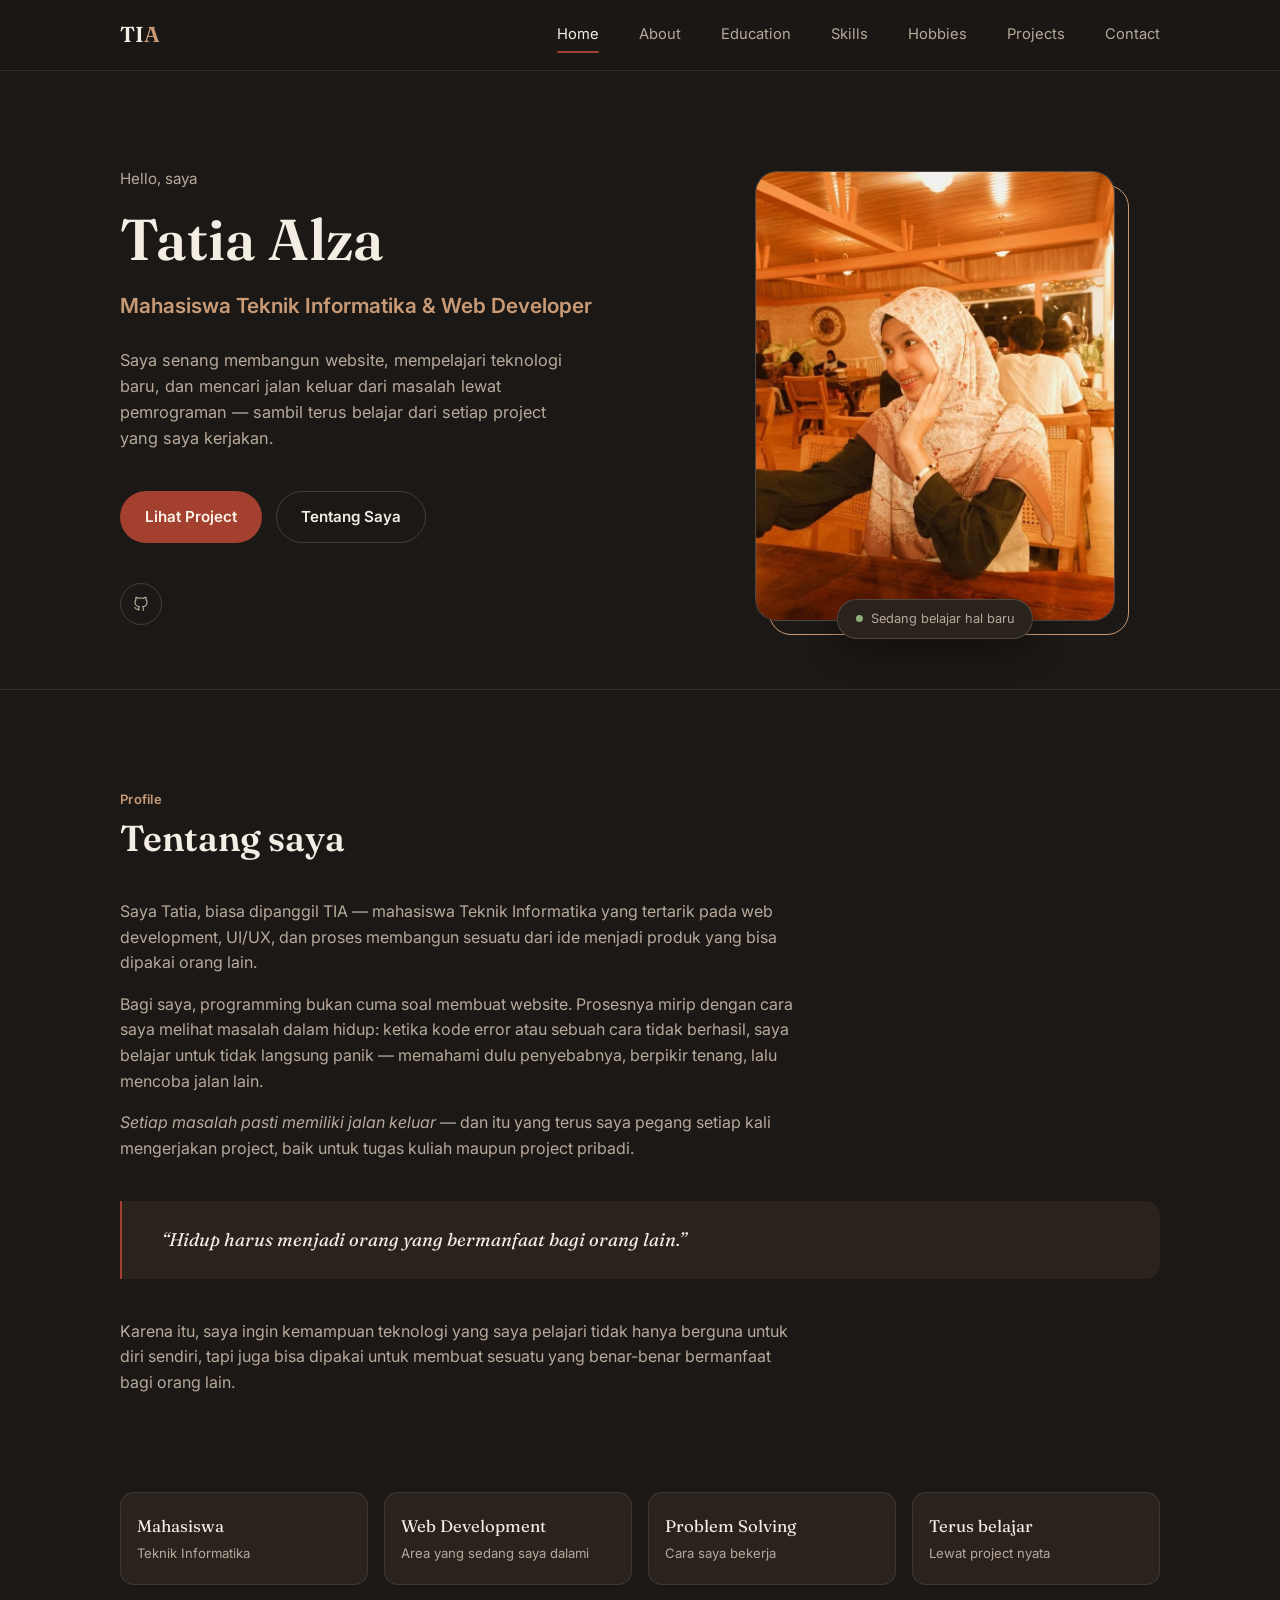
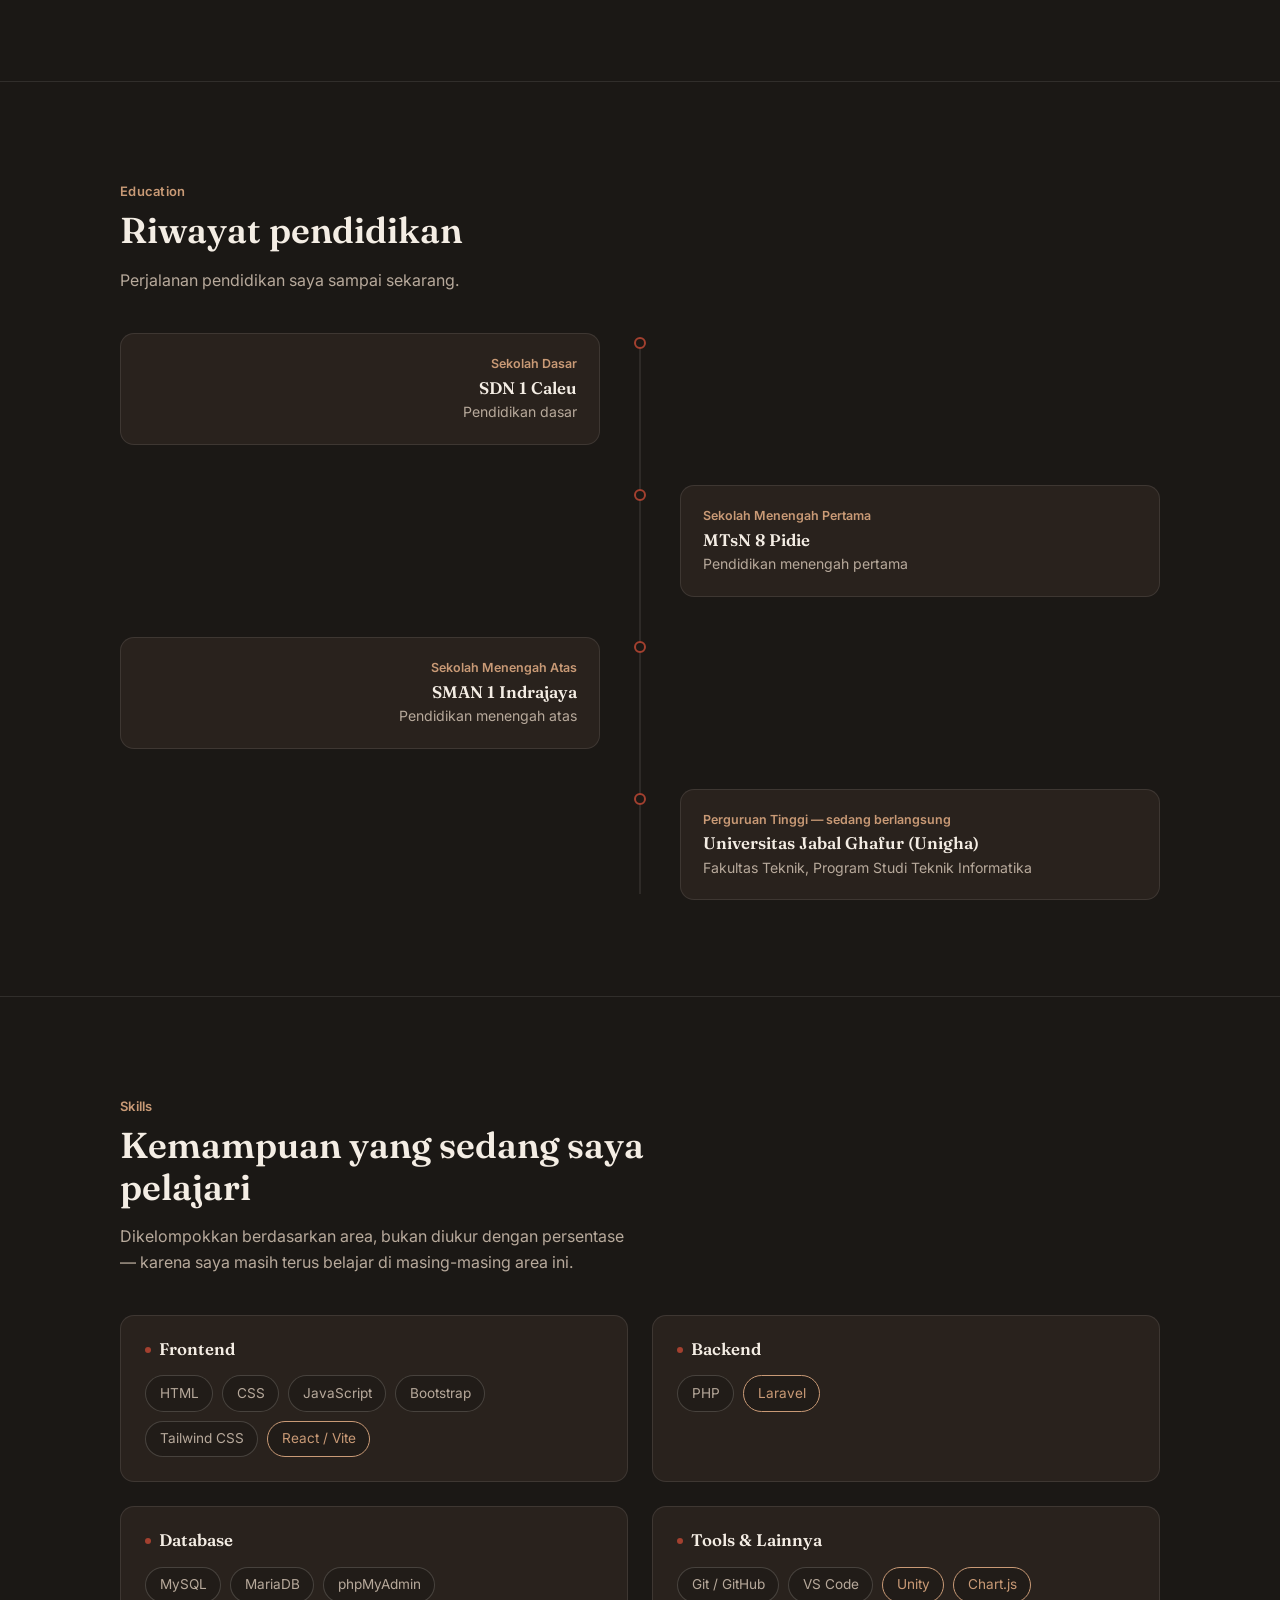
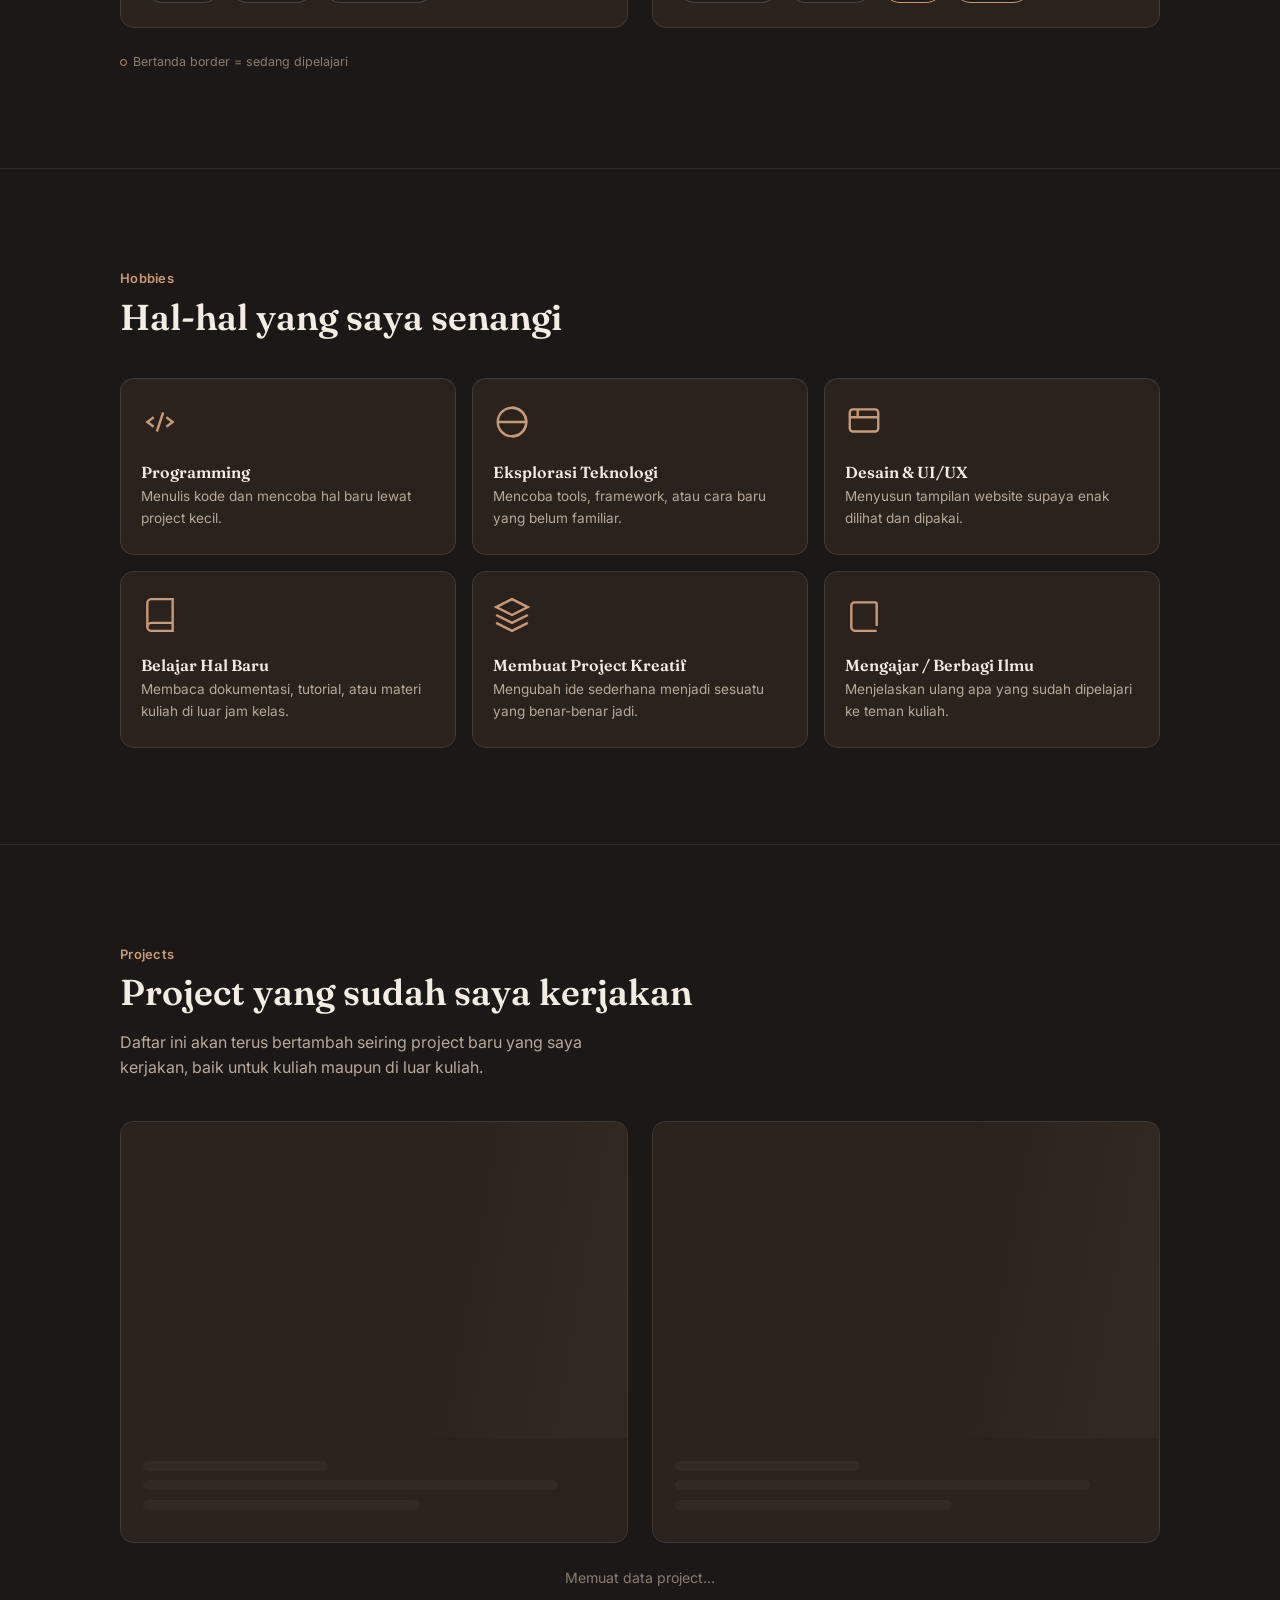
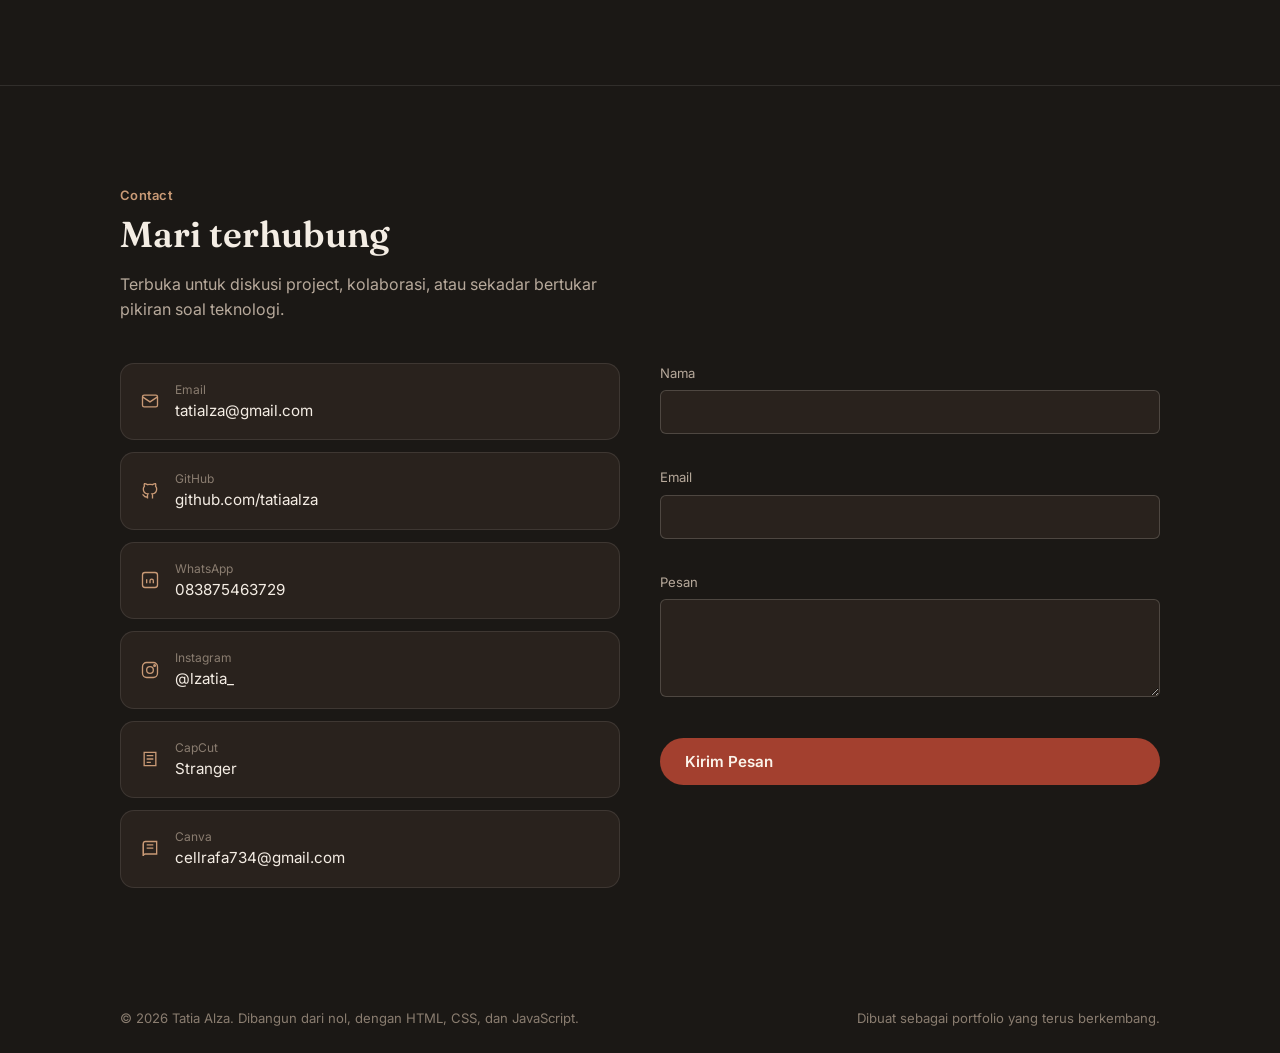
==== index.html @ c39ff973 "Update portfolio terbaru" ====
<!DOCTYPE html>
<html lang="id">

<head>
  <meta charset="UTF-8" />
  <meta name="viewport" content="width=device-width, initial-scale=1.0" />
  <title>Tatia Alza (TIA) — Mahasiswa Teknik Informatika & Web Developer</title>
  <meta name="description"
    content="Portfolio Tatia Alza (TIA), mahasiswa Teknik Informatika yang senang membangun website, belajar teknologi baru, dan memecahkan masalah lewat pemrograman." />
  <meta name="theme-color" content="#1b1815" />

  <!-- Open Graph dasar -->
  <meta property="og:title" content="Tatia Alza (TIA) — Web Developer" />
  <meta property="og:description"
    content="Portfolio mahasiswa Teknik Informatika: project, skill, dan proses belajar." />
  <meta property="og:type" content="website" />

  <link rel="preconnect" href="https://fonts.googleapis.com" />
  <link rel="preconnect" href="https://fonts.gstatic.com" crossorigin />
  <link
    href="https://fonts.googleapis.com/css2?family=Fraunces:opsz,wght@9..144,500;9..144,600;9..144,700&family=Inter:wght@400;500;600;700&display=swap"
    rel="stylesheet" />

  <link rel="stylesheet" href="css/style.css" />
</head>

<body>

  <a href="#main-content" class="visually-hidden">Lewati ke konten utama</a>

  <header class="navbar">
    <div class="container navbar__inner">
      <a href="#home" class="navbar__brand">TI<span>A</span></a>

      <nav class="navbar__links" aria-label="Navigasi utama">
        <a href="#home">Home</a>
        <a href="#about">About</a>
        <a href="#education">Education</a>
        <a href="#skills">Skills</a>
        <a href="#hobbies">Hobbies</a>
        <a href="#projects">Projects</a>
        <a href="#contact">Contact</a>
      </nav>

      <button class="navbar__toggle" data-nav-toggle aria-label="Buka menu navigasi" aria-expanded="false">
        <span></span><span></span><span></span>
      </button>
    </div>

    <nav class="navbar__mobile" data-nav-mobile aria-label="Navigasi mobile">
      <a href="#home">Home</a>
      <a href="#about">About</a>
      <a href="#education">Education</a>
      <a href="#skills">Skills</a>
      <a href="#hobbies">Hobbies</a>
      <a href="#projects">Projects</a>
      <a href="#contact">Contact</a>
    </nav>
  </header>

  <main id="main-content">

    <!-- ============================= HOME / HERO ============================= -->
    <section class="hero" id="home">
      <div class="container hero__grid">
        <div class="reveal is-visible">
          <p class="hero__eyebrow">Hello, saya</p>
          <h1 class="hero__name">Tatia Alza</h1>
          <p class="hero__role">Mahasiswa Teknik Informatika &amp; Web Developer</p>
          <p class="hero__desc">
            Saya senang membangun website, mempelajari teknologi baru, dan mencari
            jalan keluar dari masalah lewat pemrograman — sambil terus belajar
            dari setiap project yang saya kerjakan.
          </p>

          <div class="hero__cta">
            <a href="#projects" class="btn btn-primary">Lihat Project</a>
            <a href="#about" class="btn btn-ghost">Tentang Saya</a>
          </div>

          <div class="hero__social" aria-label="Tautan sosial">
            <a href="https://github.com/" target="_blank" rel="noopener noreferrer" aria-label="GitHub Tatia">
              <svg width="18" height="18" viewBox="0 0 24 24" fill="none" stroke="currentColor" stroke-width="1.6">
                <path
                  d="M9 19c-4.3 1.4-4.3-2.5-6-3m12 5v-3.5c0-1 .1-1.4-.5-2 2.8-.3 5.5-1.4 5.5-6a4.6 4.6 0 0 0-1.3-3.2 4.2 4.2 0 0 0-.1-3.2s-1.1-.3-3.5 1.3a12.3 12.3 0 0 0-6.2 0C6.5 2.8 5.4 3.1 5.4 3.1a4.2 4.2 0 0 0-.1 3.2A4.6 4.6 0 0 0 4 9.5c0 4.6 2.7 5.7 5.5 6-.6.6-.6 1.2-.5 2V21" />
              </svg>
            </a>
          </div>
        </div>

        <div class="reveal is-visible">
          <div class="hero__photo-wrap">
            <div class="hero__photo-frame" aria-hidden="true"></div>
            <div class="hero__photo">
              <img src="assets/images/profile.tatia.jpeg" alt="Foto Tatia Alza" />
            </div>
            <div class="hero__status">
              <span class="hero__status-dot" aria-hidden="true"></span>
              Sedang belajar hal baru
            </div>
          </div>
        </div>
      </div>
    </section>

    <!-- ============================= ABOUT ============================= -->
    <section id="about">
      <div class="container">
        <div class="section-head reveal">
          <p class="section-kicker">Profile</p>
          <h2 class="section-title">Tentang saya</h2>
        </div>

        <div class="about__grid">
          <div class="about__text reveal">
            <p>
              Saya Tatia, biasa dipanggil TIA — mahasiswa Teknik Informatika yang
              tertarik pada web development, UI/UX, dan proses membangun sesuatu
              dari ide menjadi produk yang bisa dipakai orang lain.
            </p>
            <p>
              Bagi saya, programming bukan cuma soal membuat website. Prosesnya
              mirip dengan cara saya melihat masalah dalam hidup: ketika kode
              error atau sebuah cara tidak berhasil, saya belajar untuk tidak
              langsung panik — memahami dulu penyebabnya, berpikir tenang, lalu
              mencoba jalan lain.
            </p>
            <p>
              <em>Setiap masalah pasti memiliki jalan keluar</em> — dan itu yang
              terus saya pegang setiap kali mengerjakan project, baik untuk tugas
              kuliah maupun project pribadi.
            </p>

            <blockquote class="about__quote">
              “Hidup harus menjadi orang yang bermanfaat bagi orang lain.”
            </blockquote>

            <p>
              Karena itu, saya ingin kemampuan teknologi yang saya pelajari tidak
              hanya berguna untuk diri sendiri, tapi juga bisa dipakai untuk
              membuat sesuatu yang benar-benar bermanfaat bagi orang lain.
            </p>
          </div>

          <div class="about__stats reveal">
            <div class="stat-card">
              <p class="stat-card__label">Mahasiswa</p>
              <p class="stat-card__desc">Teknik Informatika</p>
            </div>
            <div class="stat-card">
              <p class="stat-card__label">Web Development</p>
              <p class="stat-card__desc">Area yang sedang saya dalami</p>
            </div>
            <div class="stat-card">
              <p class="stat-card__label">Problem Solving</p>
              <p class="stat-card__desc">Cara saya bekerja</p>
            </div>
            <div class="stat-card">
              <p class="stat-card__label">Terus belajar</p>
              <p class="stat-card__desc">Lewat project nyata</p>
            </div>
          </div>
        </div>
      </div>
    </section>

    <!-- ============================= EDUCATION ============================= -->
    <section id="education">
      <div class="container">
        <div class="section-head reveal">
          <p class="section-kicker">Education</p>
          <h2 class="section-title">Riwayat pendidikan</h2>
          <p class="section-sub">Perjalanan pendidikan saya sampai sekarang.</p>
        </div>

        <div class="timeline">
          <div class="timeline__item reveal">
            <span class="timeline__dot" aria-hidden="true"></span>
            <div class="timeline__card">
              <p class="timeline__period">Sekolah Dasar</p>
              <h3 class="timeline__title">SDN 1 Caleu</h3>
              <p class="timeline__place">Pendidikan dasar</p>
            </div>
          </div>

          <div class="timeline__item reveal">
            <span class="timeline__dot" aria-hidden="true"></span>
            <div class="timeline__card">
              <p class="timeline__period">Sekolah Menengah Pertama</p>
              <h3 class="timeline__title">MTsN 8 Pidie</h3>
              <p class="timeline__place">Pendidikan menengah pertama</p>
            </div>
          </div>

          <div class="timeline__item reveal">
            <span class="timeline__dot" aria-hidden="true"></span>
            <div class="timeline__card">
              <p class="timeline__period">Sekolah Menengah Atas</p>
              <h3 class="timeline__title">SMAN 1 Indrajaya</h3>
              <p class="timeline__place">Pendidikan menengah atas</p>
            </div>
          </div>

          <div class="timeline__item reveal">
            <span class="timeline__dot" aria-hidden="true"></span>
            <div class="timeline__card">
              <p class="timeline__period">Perguruan Tinggi — sedang berlangsung</p>
              <h3 class="timeline__title">Universitas Jabal Ghafur (Unigha)</h3>
              <p class="timeline__place">Fakultas Teknik, Program Studi Teknik Informatika</p>
            </div>
          </div>
        </div>
      </div>
    </section>

    <!-- ============================= SKILLS ============================= -->
    <section id="skills">
      <div class="container">
        <div class="section-head reveal">
          <p class="section-kicker">Skills</p>
          <h2 class="section-title">Kemampuan yang sedang saya pelajari</h2>
          <p class="section-sub">
            Dikelompokkan berdasarkan area, bukan diukur dengan persentase —
            karena saya masih terus belajar di masing-masing area ini.
          </p>
        </div>

        <div class="skills__grid">
          <div class="skill-group reveal">
            <h3 class="skill-group__title">Frontend</h3>
            <div class="skill-tags">
              <span class="skill-tag">HTML</span>
              <span class="skill-tag">CSS</span>
              <span class="skill-tag">JavaScript</span>
              <span class="skill-tag">Bootstrap</span>
              <span class="skill-tag">Tailwind CSS</span>
              <span class="skill-tag is-learning">React / Vite</span>
            </div>
          </div>

          <div class="skill-group reveal">
            <h3 class="skill-group__title">Backend</h3>
            <div class="skill-tags">
              <span class="skill-tag">PHP</span>
              <span class="skill-tag is-learning">Laravel</span>
            </div>
          </div>

          <div class="skill-group reveal">
            <h3 class="skill-group__title">Database</h3>
            <div class="skill-tags">
              <span class="skill-tag">MySQL</span>
              <span class="skill-tag">MariaDB</span>
              <span class="skill-tag">phpMyAdmin</span>
            </div>
          </div>

          <div class="skill-group reveal">
            <h3 class="skill-group__title">Tools &amp; Lainnya</h3>
            <div class="skill-tags">
              <span class="skill-tag">Git / GitHub</span>
              <span class="skill-tag">VS Code</span>
              <span class="skill-tag is-learning">Unity</span>
              <span class="skill-tag is-learning">Chart.js</span>
            </div>
          </div>
        </div>

        <div class="skill-legend">
          <span class="dot" aria-hidden="true"></span>
          Bertanda border = sedang dipelajari
        </div>
      </div>
    </section>

    <!-- ============================= HOBBIES ============================= -->
    <section id="hobbies">
      <div class="container">
        <div class="section-head reveal">
          <p class="section-kicker">Hobbies</p>
          <h2 class="section-title">Hal-hal yang saya senangi</h2>
        </div>

        <div class="hobbies__grid">
          <div class="hobby-card reveal">
            <svg class="hobby-card__icon" viewBox="0 0 24 24" fill="none" stroke="currentColor" stroke-width="1.5">
              <polyline points="8 9 4 12 8 15" />
              <polyline points="16 9 20 12 16 15" />
              <line x1="14" y1="6" x2="10" y2="18" />
            </svg>
            <h3 class="hobby-card__title">Programming</h3>
            <p class="hobby-card__desc">Menulis kode dan mencoba hal baru lewat project kecil.</p>
          </div>

          <div class="hobby-card reveal">
            <svg class="hobby-card__icon" viewBox="0 0 24 24" fill="none" stroke="currentColor" stroke-width="1.5">
              <circle cx="12" cy="12" r="9" />
              <path d="M12 3a9 9 0 0 1 0 18M3 12h18" />
            </svg>
            <h3 class="hobby-card__title">Eksplorasi Teknologi</h3>
            <p class="hobby-card__desc">Mencoba tools, framework, atau cara baru yang belum familiar.</p>
          </div>

          <div class="hobby-card reveal">
            <svg class="hobby-card__icon" viewBox="0 0 24 24" fill="none" stroke="currentColor" stroke-width="1.5">
              <rect x="3" y="4" width="18" height="14" rx="2" />
              <path d="M3 9h18M8 4v5" />
            </svg>
            <h3 class="hobby-card__title">Desain &amp; UI/UX</h3>
            <p class="hobby-card__desc">Menyusun tampilan website supaya enak dilihat dan dipakai.</p>
          </div>

          <div class="hobby-card reveal">
            <svg class="hobby-card__icon" viewBox="0 0 24 24" fill="none" stroke="currentColor" stroke-width="1.5">
              <path d="M4 19.5A2.5 2.5 0 0 1 6.5 17H20" />
              <path d="M6.5 2H20v20H6.5A2.5 2.5 0 0 1 4 19.5v-15A2.5 2.5 0 0 1 6.5 2z" />
            </svg>
            <h3 class="hobby-card__title">Belajar Hal Baru</h3>
            <p class="hobby-card__desc">Membaca dokumentasi, tutorial, atau materi kuliah di luar jam kelas.</p>
          </div>

          <div class="hobby-card reveal">
            <svg class="hobby-card__icon" viewBox="0 0 24 24" fill="none" stroke="currentColor" stroke-width="1.5">
              <path d="M12 2 2 7l10 5 10-5-10-5z" />
              <path d="M2 17l10 5 10-5M2 12l10 5 10-5" />
            </svg>
            <h3 class="hobby-card__title">Membuat Project Kreatif</h3>
            <p class="hobby-card__desc">Mengubah ide sederhana menjadi sesuatu yang benar-benar jadi.</p>
          </div>

          <div class="hobby-card reveal">
            <svg class="hobby-card__icon" viewBox="0 0 24 24" fill="none" stroke="currentColor" stroke-width="1.5">
              <path d="M4 19.5V6a2 2 0 0 1 2-2h13a1 1 0 0 1 1 1v14" />
              <path d="M4 19.5A2.5 2.5 0 0 0 6.5 22H20" />
            </svg>
            <h3 class="hobby-card__title">Mengajar / Berbagi Ilmu</h3>
            <p class="hobby-card__desc">Menjelaskan ulang apa yang sudah dipelajari ke teman kuliah.</p>
          </div>
        </div>
      </div>
    </section>

    <!-- ============================= PROJECTS ============================= -->
    <section id="projects">
      <div class="container">
        <div class="section-head reveal">
          <p class="section-kicker">Projects</p>
          <h2 class="section-title">Project yang sudah saya kerjakan</h2>
          <p class="section-sub">
            Daftar ini akan terus bertambah seiring project baru yang saya kerjakan,
            baik untuk kuliah maupun di luar kuliah.
          </p>
        </div>

        <div class="projects__grid" data-projects-grid>
          <!-- Diisi otomatis oleh js/projects.js -->
        </div>

        <p class="projects__more" data-projects-note>Memuat data project…</p>
      </div>
    </section>

    <!-- ============================= CONTACT ============================= -->
    <section id="contact" class="contact">
      <div class="container">
        <div class="section-head reveal">
          <p class="section-kicker">Contact</p>
          <h2 class="section-title">Mari terhubung</h2>
          <p class="section-sub">
            Terbuka untuk diskusi project, kolaborasi, atau sekadar bertukar pikiran soal teknologi.
          </p>
        </div>

        <div class="contact__grid">
          <div class="contact__list reveal">
            <div class="contact__item">
              <svg class="contact__item-icon" viewBox="0 0 24 24" fill="none" stroke="currentColor" stroke-width="1.6">
                <rect x="3" y="5" width="18" height="14" rx="2" />
                <path d="m3 7 9 6 9-6" />
              </svg>
              <div>
                <p class="contact__item-label">Email</p>
                <p class="contact__item-value">tatialza@gmail.com</p>
              </div>
            </div>
            <div class="contact__item">
              <svg class="contact__item-icon" viewBox="0 0 24 24" fill="none" stroke="currentColor" stroke-width="1.6">
                <path
                  d="M9 19c-4.3 1.4-4.3-2.5-6-3m12 5v-3.5c0-1 .1-1.4-.5-2 2.8-.3 5.5-1.4 5.5-6a4.6 4.6 0 0 0-1.3-3.2 4.2 4.2 0 0 0-.1-3.2s-1.1-.3-3.5 1.3a12.3 12.3 0 0 0-6.2 0C6.5 2.8 5.4 3.1 5.4 3.1a4.2 4.2 0 0 0-.1 3.2A4.6 4.6 0 0 0 4 9.5c0 4.6 2.7 5.7 5.5 6-.6.6-.6 1.2-.5 2V21" />
              </svg>
              <div>
                <p class="contact__item-label">GitHub</p>
                <p class="contact__item-value">github.com/tatiaalza</p>
              </div>
            </div>
            <div class="contact__item">
              <svg class="contact__item-icon" viewBox="0 0 24 24" fill="none" stroke="currentColor" stroke-width="1.6">
                <rect x="3" y="3" width="18" height="18" rx="3" />
                <line x1="8" y1="11" x2="8" y2="16" />
                <line x1="8" y1="8" x2="8" y2="8" />
                <path d="M12 16v-3a2 2 0 0 1 4 0v3" />
              </svg>
              <div>
                <p class="contact__item-label">WhatsApp</p>
                <p class="contact__item-value">083875463729</p>
              </div>
            </div>
            <div class="contact__item">
              <svg class="contact__item-icon" viewBox="0 0 24 24" fill="none" stroke="currentColor" stroke-width="1.6">
                <rect x="3" y="3" width="18" height="18" rx="5" />
                <circle cx="12" cy="12" r="4" />
                <circle cx="17.5" cy="6.5" r="1" />
              </svg>
              <div>
                <p class="contact__item-label">Instagram</p>
                <p class="contact__item-value">@lzatia_</p>
              </div>
            </div>
            <div class="contact__item">
              <svg class="contact__item-icon" viewBox="0 0 24 24" fill="none" stroke="currentColor" stroke-width="1.6">
                <path d="M5 4h14v16H5z" />
                <path d="M8 8h8M8 12h8M8 16h5" />
              </svg>
              <div>
                <p class="contact__item-label">CapCut</p>
                <p class="contact__item-value">Stranger</p>
              </div>
            </div>
            <div class="contact__item">
              <svg class="contact__item-icon" viewBox="0 0 24 24" fill="none" stroke="currentColor" stroke-width="1.6">
                <path d="M4 5.5A2.5 2.5 0 0 1 6.5 3H20v15H6.5A2.5 2.5 0 0 0 4 20.5z" />
                <path d="M4 5.5v15M8 7h8M8 11h8" />
              </svg>
              <div>
                <p class="contact__item-label">Canva</p>
                <p class="contact__item-value">cellrafa734@gmail.com</p>
              </div>
            </div>
          </div>

          <form class="contact-form reveal" data-contact-form novalidate>
            <div class="form-field">
              <label for="name">Nama</label>
              <input type="text" id="name" name="name" autocomplete="name" />
              <p class="form-error" data-error-for="name"></p>
            </div>
            <div class="form-field">
              <label for="email">Email</label>
              <input type="email" id="email" name="email" autocomplete="email" />
              <p class="form-error" data-error-for="email"></p>
            </div>
            <div class="form-field">
              <label for="message">Pesan</label>
              <textarea id="message" name="message" rows="4"></textarea>
              <p class="form-error" data-error-for="message"></p>
            </div>
            <button type="submit" class="btn btn-primary">Kirim Pesan</button>
            <p class="form-status" data-form-status></p>
          </form>
        </div>
      </div>
    </section>

  </main>

  <footer class="footer">
    <div class="container footer__inner">
      <p>© <span id="year"></span> Tatia Alza. Dibangun dari nol, dengan HTML, CSS, dan JavaScript.</p>
      <p>Dibuat sebagai portfolio yang terus berkembang.</p>
    </div>
  </footer>

  <button class="back-to-top" data-back-to-top aria-label="Kembali ke atas">
    <svg width="18" height="18" viewBox="0 0 24 24" fill="none" stroke="currentColor" stroke-width="2">
      <line x1="12" y1="19" x2="12" y2="5" />
      <polyline points="5 12 12 5 19 12" />
    </svg>
  </button>

  <script>document.getElementById("year").textContent = new Date().getFullYear();</script>
  <script src="js/config.js"></script>
  <script src="js/projects-data.js"></script>
  <script src="js/projects.js"></script>
  <script src="js/script.js"></script>
</body>

</html>
---- css/style.css ----
/* =========================================================================
   TIA — Personal Portfolio
   Design system: charcoal + off-white + warm burgundy accent
   ========================================================================= */

/* -------------------------------------------------------------------------
   1. Tokens
   ------------------------------------------------------------------------- */
:root {
  /* colors */
  --color-bg: #1b1815;
  --color-bg-alt: #211c18;
  --color-surface: #29221d;
  --color-surface-hover: #322922;
  --color-border: rgba(244, 237, 228, 0.1);
  --color-border-strong: rgba(244, 237, 228, 0.18);
  --color-text: #f4ede4;
  --color-text-muted: #b7a99b;
  --color-text-faint: #8a7d70;
  --color-accent: #a3402f;
  --color-accent-hover: #b94d3a;
  --color-accent-soft: #c99a76;
  --color-focus: #d8b48f;

  /* type */
  --font-display: "Fraunces", "Georgia", serif;
  --font-body: "Inter", -apple-system, BlinkMacSystemFont, "Segoe UI", sans-serif;

  /* layout */
  --content-max: 1120px;
  --space-1: 0.5rem;
  --space-2: 1rem;
  --space-3: 1.5rem;
  --space-4: 2.5rem;
  --space-5: 4rem;
  --space-6: 6rem;
  --radius-sm: 6px;
  --radius-md: 14px;
  --radius-lg: 22px;

  --ease: cubic-bezier(0.22, 1, 0.36, 1);
}

/* -------------------------------------------------------------------------
   2. Reset
   ------------------------------------------------------------------------- */
*,
*::before,
*::after {
  box-sizing: border-box;
}

html {
  scroll-behavior: smooth;
}

@media (prefers-reduced-motion: reduce) {
  html {
    scroll-behavior: auto;
  }

  *,
  *::before,
  *::after {
    animation-duration: 0.001ms !important;
    animation-iteration-count: 1 !important;
    transition-duration: 0.001ms !important;
    scroll-behavior: auto !important;
  }
}

body {
  margin: 0;
  background: var(--color-bg);
  color: var(--color-text);
  font-family: var(--font-body);
  font-size: 16px;
  line-height: 1.6;
  -webkit-font-smoothing: antialiased;
  overflow-x: hidden;
}

img {
  max-width: 100%;
  display: block;
}

a {
  color: inherit;
  text-decoration: none;
}

ul {
  list-style: none;
  margin: 0;
  padding: 0;
}

h1,
h2,
h3,
h4 {
  font-family: var(--font-display);
  font-weight: 600;
  line-height: 1.15;
  margin: 0;
  color: var(--color-text);
}

p {
  margin: 0;
}

button {
  font-family: inherit;
  cursor: pointer;
}

:focus-visible {
  outline: 2px solid var(--color-focus);
  outline-offset: 3px;
  border-radius: 4px;
}

.container {
  max-width: var(--content-max);
  margin-inline: auto;
  padding-inline: 1.5rem;
}

@media (min-width: 768px) {
  .container {
    padding-inline: 2.5rem;
  }
}

section {
  padding-block: var(--space-6);
  border-bottom: 1px solid var(--color-border);
}

.section-head {
  max-width: 620px;
  margin-bottom: var(--space-4);
}

.section-kicker {
  display: inline-block;
  font-size: 0.8125rem;
  color: var(--color-accent-soft);
  font-weight: 600;
  letter-spacing: 0.02em;
  margin-bottom: var(--space-1);
}

.section-title {
  font-size: clamp(1.6rem, 3.2vw, 2.25rem);
}

.section-sub {
  color: var(--color-text-muted);
  margin-top: var(--space-2);
  font-size: 1rem;
  max-width: 52ch;
}

/* -------------------------------------------------------------------------
   3. Buttons
   ------------------------------------------------------------------------- */
.btn {
  display: inline-flex;
  align-items: center;
  gap: 0.5rem;
  padding: 0.8rem 1.5rem;
  border-radius: 999px;
  font-size: 0.95rem;
  font-weight: 600;
  border: 1px solid transparent;
  transition: transform 0.25s var(--ease), background 0.25s var(--ease), border-color 0.25s var(--ease);
}

.btn:active {
  transform: scale(0.97);
}

.btn-primary {
  background: var(--color-accent);
  color: #fbf3ea;
}

.btn-primary:hover {
  background: var(--color-accent-hover);
}

.btn-ghost {
  background: transparent;
  border-color: var(--color-border-strong);
  color: var(--color-text);
}

.btn-ghost:hover {
  border-color: var(--color-accent-soft);
  color: var(--color-accent-soft);
}

.btn-small {
  padding: 0.55rem 1.1rem;
  font-size: 0.85rem;
}

/* -------------------------------------------------------------------------
   4. Navbar
   ------------------------------------------------------------------------- */
.navbar {
  position: sticky;
  top: 0;
  z-index: 100;
  background: rgba(27, 24, 21, 0.85);
  backdrop-filter: blur(10px);
  border-bottom: 1px solid var(--color-border);
}

.navbar__inner {
  display: flex;
  align-items: center;
  justify-content: space-between;
  padding-block: 1.1rem;
}

.navbar__brand {
  font-family: var(--font-display);
  font-size: 1.35rem;
  font-weight: 600;
  letter-spacing: 0.01em;
}

.navbar__brand span {
  color: var(--color-accent-soft);
}

.navbar__links {
  display: none;
  align-items: center;
  gap: var(--space-4);
}

.navbar__links a {
  font-size: 0.92rem;
  color: var(--color-text-muted);
  position: relative;
  padding-block: 0.3rem;
  transition: color 0.2s var(--ease);
}

.navbar__links a:hover,
.navbar__links a.is-active {
  color: var(--color-text);
}

.navbar__links a.is-active::after {
  content: "";
  position: absolute;
  left: 0;
  bottom: -2px;
  width: 100%;
  height: 2px;
  background: var(--color-accent);
  border-radius: 2px;
}

.navbar__toggle {
  display: inline-flex;
  flex-direction: column;
  justify-content: center;
  gap: 5px;
  width: 40px;
  height: 40px;
  background: transparent;
  border: 1px solid var(--color-border-strong);
  border-radius: var(--radius-sm);
}

.navbar__toggle span {
  display: block;
  width: 18px;
  height: 2px;
  margin-inline: auto;
  background: var(--color-text);
  transition: transform 0.25s var(--ease), opacity 0.25s var(--ease);
}

.navbar__toggle[aria-expanded="true"] span:nth-child(1) {
  transform: translateY(7px) rotate(45deg);
}

.navbar__toggle[aria-expanded="true"] span:nth-child(2) {
  opacity: 0;
}

.navbar__toggle[aria-expanded="true"] span:nth-child(3) {
  transform: translateY(-7px) rotate(-45deg);
}

.navbar__mobile {
  display: flex;
  flex-direction: column;
  gap: 0.25rem;
  max-height: 0;
  overflow: hidden;
  transition: max-height 0.35s var(--ease);
  border-top: 1px solid var(--color-border);
}

.navbar__mobile.is-open {
  max-height: 320px;
}

.navbar__mobile a {
  padding: 0.9rem 1.5rem;
  font-size: 0.98rem;
  color: var(--color-text-muted);
  border-bottom: 1px solid var(--color-border);
}

.navbar__mobile a.is-active {
  color: var(--color-accent-soft);
}

@media (min-width: 860px) {
  .navbar__links {
    display: flex;
  }

  .navbar__toggle {
    display: none;
  }

  .navbar__mobile {
    display: none;
  }
}

/* -------------------------------------------------------------------------
   5. Hero
   ------------------------------------------------------------------------- */
.hero {
  padding-block: var(--space-6) var(--space-5);
  border-bottom: 1px solid var(--color-border);
}

.hero__grid {
  display: grid;
  grid-template-columns: 1fr;
  gap: var(--space-5);
  align-items: center;
}

@media (min-width: 900px) {
  .hero__grid {
    grid-template-columns: 1.1fr 0.9fr;
    gap: var(--space-4);
  }
}

.hero__eyebrow {
  font-size: 0.95rem;
  color: var(--color-text-muted);
  margin-bottom: var(--space-2);
}

.hero__name {
  font-size: clamp(2.4rem, 6vw, 3.6rem);
  margin-bottom: var(--space-2);
}

.hero__role {
  font-size: clamp(1.05rem, 2vw, 1.3rem);
  color: var(--color-accent-soft);
  font-weight: 600;
  margin-bottom: var(--space-3);
}

.hero__desc {
  color: var(--color-text-muted);
  max-width: 46ch;
  font-size: 1.02rem;
  margin-bottom: var(--space-4);
}

.hero__cta {
  display: flex;
  flex-wrap: wrap;
  gap: 0.9rem;
  margin-bottom: var(--space-4);
}

.hero__social {
  display: flex;
  gap: 1rem;
}

.hero__social a {
  width: 42px;
  height: 42px;
  display: grid;
  place-items: center;
  border: 1px solid var(--color-border-strong);
  border-radius: 999px;
  color: var(--color-text-muted);
  transition: border-color 0.2s var(--ease), color 0.2s var(--ease), transform 0.2s var(--ease);
}

.hero__social a:hover {
  color: var(--color-accent-soft);
  border-color: var(--color-accent-soft);
  transform: translateY(-2px);
}

.hero__photo-wrap {
  position: relative;
  max-width: 360px;
  margin-inline: auto;
}

.hero__photo-frame {
  position: absolute;
  inset: 14px -14px -14px 14px;
  border: 1.5px solid var(--color-accent-soft);
  border-radius: var(--radius-lg);
  z-index: 0;
}

.hero__photo {
  position: relative;
  z-index: 1;
  border-radius: var(--radius-lg);
  overflow: hidden;
  aspect-ratio: 4 / 5;
  background: var(--color-surface);
  border: 1px solid var(--color-border-strong);
}

.hero__photo img {
  width: 100%;
  height: 100%;
  object-fit: cover;
}

.hero__photo-placeholder {
  width: 100%;
  height: 100%;
  display: flex;
  flex-direction: column;
  align-items: center;
  justify-content: center;
  gap: 0.5rem;
  color: var(--color-text-faint);
  text-align: center;
  padding: 1.5rem;
  font-size: 0.85rem;
}

.hero__status {
  position: absolute;
  z-index: 2;
  left: 50%;
  bottom: -18px;
  transform: translateX(-50%);
  display: inline-flex;
  align-items: center;
  gap: 0.5rem;
  background: var(--color-surface);
  border: 1px solid var(--color-border-strong);
  padding: 0.55rem 1.1rem;
  border-radius: 999px;
  font-size: 0.8rem;
  color: var(--color-text-muted);
  white-space: nowrap;
  box-shadow: 0 10px 30px rgba(0, 0, 0, 0.35);
}

.hero__status-dot {
  width: 7px;
  height: 7px;
  border-radius: 50%;
  background: #8faf7a;
  flex: none;
}

/* -------------------------------------------------------------------------
   6. About
   ------------------------------------------------------------------------- */
.about__grid {
  display: grid;
  gap: var(--space-4);
}

.about__text p {
  color: var(--color-text-muted);
  max-width: 68ch;
  margin-bottom: var(--space-2);
}

.about__quote {
  margin: var(--space-4) 0;
  padding: var(--space-3) var(--space-4);
  border-left: 2px solid var(--color-accent);
  background: var(--color-surface);
  border-radius: 0 var(--radius-md) var(--radius-md) 0;
  font-family: var(--font-display);
  font-size: 1.15rem;
  font-style: italic;
  color: var(--color-text);
}

.about__stats {
  display: grid;
  grid-template-columns: repeat(2, 1fr);
  gap: 1rem;
  margin-top: var(--space-4);
}

@media (min-width: 640px) {
  .about__stats {
    grid-template-columns: repeat(4, 1fr);
  }
}

.stat-card {
  padding: 1.25rem 1rem;
  background: var(--color-surface);
  border: 1px solid var(--color-border);
  border-radius: var(--radius-md);
  text-align: left;
}

.stat-card__label {
  font-family: var(--font-display);
  font-size: 1.05rem;
  color: var(--color-text);
  margin-bottom: 0.25rem;
}

.stat-card__desc {
  font-size: 0.82rem;
  color: var(--color-text-muted);
}

/* -------------------------------------------------------------------------
   7. Education timeline
   ------------------------------------------------------------------------- */
.timeline {
  position: relative;
  margin-top: var(--space-3);
}

.timeline::before {
  content: "";
  position: absolute;
  left: 9px;
  top: 6px;
  bottom: 6px;
  width: 1px;
  background: var(--color-border-strong);
}

@media (min-width: 640px) {
  .timeline::before {
    left: 50%;
    transform: translateX(-50%);
  }
}

.timeline__item {
  position: relative;
  padding-left: 2rem;
  padding-bottom: var(--space-4);
}

.timeline__item:last-child {
  padding-bottom: 0;
}

.timeline__dot {
  position: absolute;
  left: 4px;
  top: 4px;
  width: 12px;
  height: 12px;
  border-radius: 50%;
  background: var(--color-bg);
  border: 2px solid var(--color-accent);
}

.timeline__card {
  background: var(--color-surface);
  border: 1px solid var(--color-border);
  border-radius: var(--radius-md);
  padding: 1.25rem 1.4rem;
}

.timeline__period {
  font-size: 0.78rem;
  color: var(--color-accent-soft);
  font-weight: 600;
  margin-bottom: 0.3rem;
}

.timeline__title {
  font-family: var(--font-display);
  font-size: 1.05rem;
  margin-bottom: 0.2rem;
}

.timeline__place {
  font-size: 0.88rem;
  color: var(--color-text-muted);
}

@media (min-width: 640px) {
  .timeline__item {
    width: 50%;
    padding-left: 0;
  }

  .timeline__item:nth-child(odd) {
    padding-right: var(--space-4);
    text-align: right;
    margin-left: 0;
  }

  .timeline__item:nth-child(even) {
    padding-left: var(--space-4);
    margin-left: 50%;
  }

  .timeline__dot {
    left: auto;
    right: -6px;
  }

  .timeline__item:nth-child(even) .timeline__dot {
    left: -6px;
    right: auto;
  }
}

/* -------------------------------------------------------------------------
   8. Skills
   ------------------------------------------------------------------------- */
.skills__grid {
  display: grid;
  gap: var(--space-3);
  grid-template-columns: 1fr;
}

@media (min-width: 720px) {
  .skills__grid {
    grid-template-columns: repeat(2, 1fr);
  }
}

.skill-group {
  background: var(--color-surface);
  border: 1px solid var(--color-border);
  border-radius: var(--radius-md);
  padding: 1.5rem;
}

.skill-group__title {
  font-family: var(--font-display);
  font-size: 1.05rem;
  margin-bottom: 1rem;
  display: flex;
  align-items: center;
  gap: 0.5rem;
}

.skill-group__title::before {
  content: "";
  width: 6px;
  height: 6px;
  border-radius: 50%;
  background: var(--color-accent);
}

.skill-tags {
  display: flex;
  flex-wrap: wrap;
  gap: 0.55rem;
}

.skill-tag {
  padding: 0.4rem 0.85rem;
  font-size: 0.85rem;
  background: var(--color-bg-alt);
  border: 1px solid var(--color-border-strong);
  border-radius: 999px;
  color: var(--color-text-muted);
}

.skill-tag.is-learning {
  color: var(--color-accent-soft);
  border-color: var(--color-accent-soft);
}

.skill-note {
  margin-top: var(--space-2);
  font-size: 0.78rem;
  color: var(--color-text-faint);
}

.skill-legend {
  display: flex;
  align-items: center;
  gap: 0.4rem;
  font-size: 0.78rem;
  color: var(--color-text-faint);
  margin-top: var(--space-3);
}

.skill-legend .dot {
  width: 7px;
  height: 7px;
  border-radius: 50%;
  border: 1px solid var(--color-accent-soft);
  display: inline-block;
}

/* -------------------------------------------------------------------------
   9. Hobbies
   ------------------------------------------------------------------------- */
.hobbies__grid {
  display: grid;
  grid-template-columns: repeat(2, 1fr);
  gap: 1rem;
}

@media (min-width: 640px) {
  .hobbies__grid {
    grid-template-columns: repeat(3, 1fr);
  }
}

.hobby-card {
  padding: 1.5rem 1.25rem;
  background: var(--color-surface);
  border: 1px solid var(--color-border);
  border-radius: var(--radius-md);
  transition: transform 0.25s var(--ease), border-color 0.25s var(--ease);
}

.hobby-card:hover {
  transform: translateY(-4px);
  border-color: var(--color-accent-soft);
}

.hobby-card__icon {
  width: 38px;
  height: 38px;
  margin-bottom: 0.9rem;
  color: var(--color-accent-soft);
}

.hobby-card__title {
  font-family: var(--font-display);
  font-size: 1rem;
  margin-bottom: 0.3rem;
}

.hobby-card__desc {
  font-size: 0.85rem;
  color: var(--color-text-muted);
}

/* -------------------------------------------------------------------------
   10. Projects
   ------------------------------------------------------------------------- */
.projects__grid {
  display: grid;
  grid-template-columns: 1fr;
  gap: 1.5rem;
}

@media (min-width: 720px) {
  .projects__grid {
    grid-template-columns: repeat(2, 1fr);
  }
}

.project-card {
  background: var(--color-surface);
  border: 1px solid var(--color-border);
  border-radius: var(--radius-md);
  overflow: hidden;
  display: flex;
  flex-direction: column;
  transition: transform 0.25s var(--ease), border-color 0.25s var(--ease);
}

.project-card:hover {
  transform: translateY(-4px);
  border-color: var(--color-accent-soft);
}

.project-card__image {
  aspect-ratio: 16 / 10;
  background: var(--color-bg-alt);
  position: relative;
  overflow: hidden;
}

.project-card__image img {
  width: 100%;
  height: 100%;
  object-fit: cover;
}

.project-card__placeholder {
  width: 100%;
  height: 100%;
  display: flex;
  align-items: center;
  justify-content: center;
  color: var(--color-text-faint);
  font-size: 0.82rem;
  text-align: center;
  padding: 1rem;
}

.project-card__status {
  position: absolute;
  top: 0.75rem;
  right: 0.75rem;
  font-size: 0.72rem;
  padding: 0.3rem 0.7rem;
  border-radius: 999px;
  background: rgba(27, 24, 21, 0.75);
  border: 1px solid var(--color-border-strong);
  color: var(--color-text);
  backdrop-filter: blur(4px);
}

.project-card__body {
  padding: 1.4rem;
  display: flex;
  flex-direction: column;
  flex: 1;
  gap: 0.6rem;
}

.project-card__category {
  font-size: 0.78rem;
  color: var(--color-accent-soft);
  font-weight: 600;
}

.project-card__title {
  font-family: var(--font-display);
  font-size: 1.2rem;
}

.project-card__desc {
  font-size: 0.9rem;
  color: var(--color-text-muted);
  flex: 1;
}

.project-card__tech {
  display: flex;
  flex-wrap: wrap;
  gap: 0.4rem;
  margin-top: 0.25rem;
}

.project-card__tech span {
  font-size: 0.72rem;
  padding: 0.25rem 0.6rem;
  border-radius: 999px;
  background: var(--color-bg-alt);
  border: 1px solid var(--color-border);
  color: var(--color-text-muted);
}

.project-card__meta {
  display: flex;
  justify-content: space-between;
  align-items: center;
  font-size: 0.78rem;
  color: var(--color-text-faint);
  margin-top: 0.25rem;
}

.project-card__links {
  display: flex;
  gap: 0.6rem;
  margin-top: 0.5rem;
}

.project-card__links a {
  font-size: 0.85rem;
  font-weight: 600;
  color: var(--color-text);
  border-bottom: 1px solid var(--color-accent-soft);
  padding-bottom: 1px;
}

.project-card__links span.disabled {
  font-size: 0.85rem;
  color: var(--color-text-faint);
}

.projects__state {
  padding: var(--space-4);
  text-align: center;
  color: var(--color-text-muted);
  border: 1px dashed var(--color-border-strong);
  border-radius: var(--radius-md);
}

.projects__more {
  margin-top: var(--space-3);
  font-size: 0.88rem;
  color: var(--color-text-faint);
  text-align: center;
}

/* skeleton loading state */
.skeleton-card {
  background: var(--color-surface);
  border: 1px solid var(--color-border);
  border-radius: var(--radius-md);
  overflow: hidden;
}

.skeleton-card__block {
  aspect-ratio: 16/10;
  background: linear-gradient(100deg, var(--color-surface) 30%, var(--color-surface-hover) 50%, var(--color-surface) 70%);
  background-size: 200% 100%;
  animation: shimmer 1.6s infinite;
}

.skeleton-card__lines {
  padding: 1.4rem;
}

.skeleton-line {
  height: 10px;
  border-radius: 6px;
  background: var(--color-surface-hover);
  margin-bottom: 0.6rem;
  animation: shimmer 1.6s infinite;
}

.skeleton-line.w-60 {
  width: 60%;
}

.skeleton-line.w-90 {
  width: 90%;
}

.skeleton-line.w-40 {
  width: 40%;
}

@keyframes shimmer {
  0% {
    background-position: 200% 0;
  }

  100% {
    background-position: -200% 0;
  }
}

/* -------------------------------------------------------------------------
   11. Contact
   ------------------------------------------------------------------------- */
.contact {
  border-bottom: none;
}

.contact__grid {
  display: grid;
  gap: var(--space-4);
}

@media (min-width: 800px) {
  .contact__grid {
    grid-template-columns: 1fr 1fr;
    align-items: start;
  }
}

.contact__list {
  display: flex;
  flex-direction: column;
  gap: 0.75rem;
}

.contact__item {
  display: flex;
  align-items: center;
  gap: 0.9rem;
  padding: 1rem 1.2rem;
  background: var(--color-surface);
  border: 1px solid var(--color-border);
  border-radius: var(--radius-md);
  transition: border-color 0.2s var(--ease);
}

.contact__item:hover {
  border-color: var(--color-accent-soft);
}

.contact__item-icon {
  width: 20px;
  height: 20px;
  color: var(--color-accent-soft);
  flex: none;
}

.contact__item-label {
  font-size: 0.75rem;
  color: var(--color-text-faint);
}

.contact__item-value {
  font-size: 0.95rem;
  color: var(--color-text);
}

.contact-form {
  display: flex;
  flex-direction: column;
  gap: 1rem;
}

.form-field label {
  display: block;
  font-size: 0.82rem;
  color: var(--color-text-muted);
  margin-bottom: 0.4rem;
}

.form-field input,
.form-field textarea {
  width: 100%;
  padding: 0.75rem 1rem;
  background: var(--color-surface);
  border: 1px solid var(--color-border-strong);
  border-radius: var(--radius-sm);
  color: var(--color-text);
  font-family: inherit;
  font-size: 0.92rem;
  resize: vertical;
}

.form-field input:focus,
.form-field textarea:focus {
  border-color: var(--color-accent-soft);
}

.form-error {
  font-size: 0.78rem;
  color: var(--color-accent-hover);
  margin-top: 0.3rem;
  min-height: 1em;
}

.form-status {
  font-size: 0.88rem;
  margin-top: 0.25rem;
}

.form-status.success {
  color: #8faf7a;
}

.form-status.error {
  color: var(--color-accent-hover);
}

/* -------------------------------------------------------------------------
   12. Footer
   ------------------------------------------------------------------------- */
.footer {
  padding-block: var(--space-3);
}

.footer__inner {
  display: flex;
  flex-direction: column;
  gap: 0.5rem;
  align-items: center;
  text-align: center;
  font-size: 0.82rem;
  color: var(--color-text-faint);
}

@media (min-width: 640px) {
  .footer__inner {
    flex-direction: row;
    justify-content: space-between;
    text-align: left;
  }
}

/* -------------------------------------------------------------------------
   13. Scroll-reveal utility
   ------------------------------------------------------------------------- */
.reveal {
  opacity: 0;
  transform: translateY(16px);
  transition: opacity 0.6s var(--ease), transform 0.6s var(--ease);
}

.reveal.is-visible {
  opacity: 1;
  transform: translateY(0);
}

/* back-to-top */
.back-to-top {
  position: fixed;
  right: 1.25rem;
  bottom: 1.25rem;
  width: 44px;
  height: 44px;
  border-radius: 50%;
  background: var(--color-accent);
  color: #fbf3ea;
  display: grid;
  place-items: center;
  border: none;
  box-shadow: 0 8px 24px rgba(0, 0, 0, 0.35);
  opacity: 0;
  pointer-events: none;
  transform: translateY(8px);
  transition: opacity 0.25s var(--ease), transform 0.25s var(--ease);
  z-index: 90;
}

.back-to-top.is-visible {
  opacity: 1;
  pointer-events: auto;
  transform: translateY(0);
}

.visually-hidden {
  position: absolute;
  width: 1px;
  height: 1px;
  overflow: hidden;
  clip: rect(0 0 0 0);
  white-space: nowrap;
}
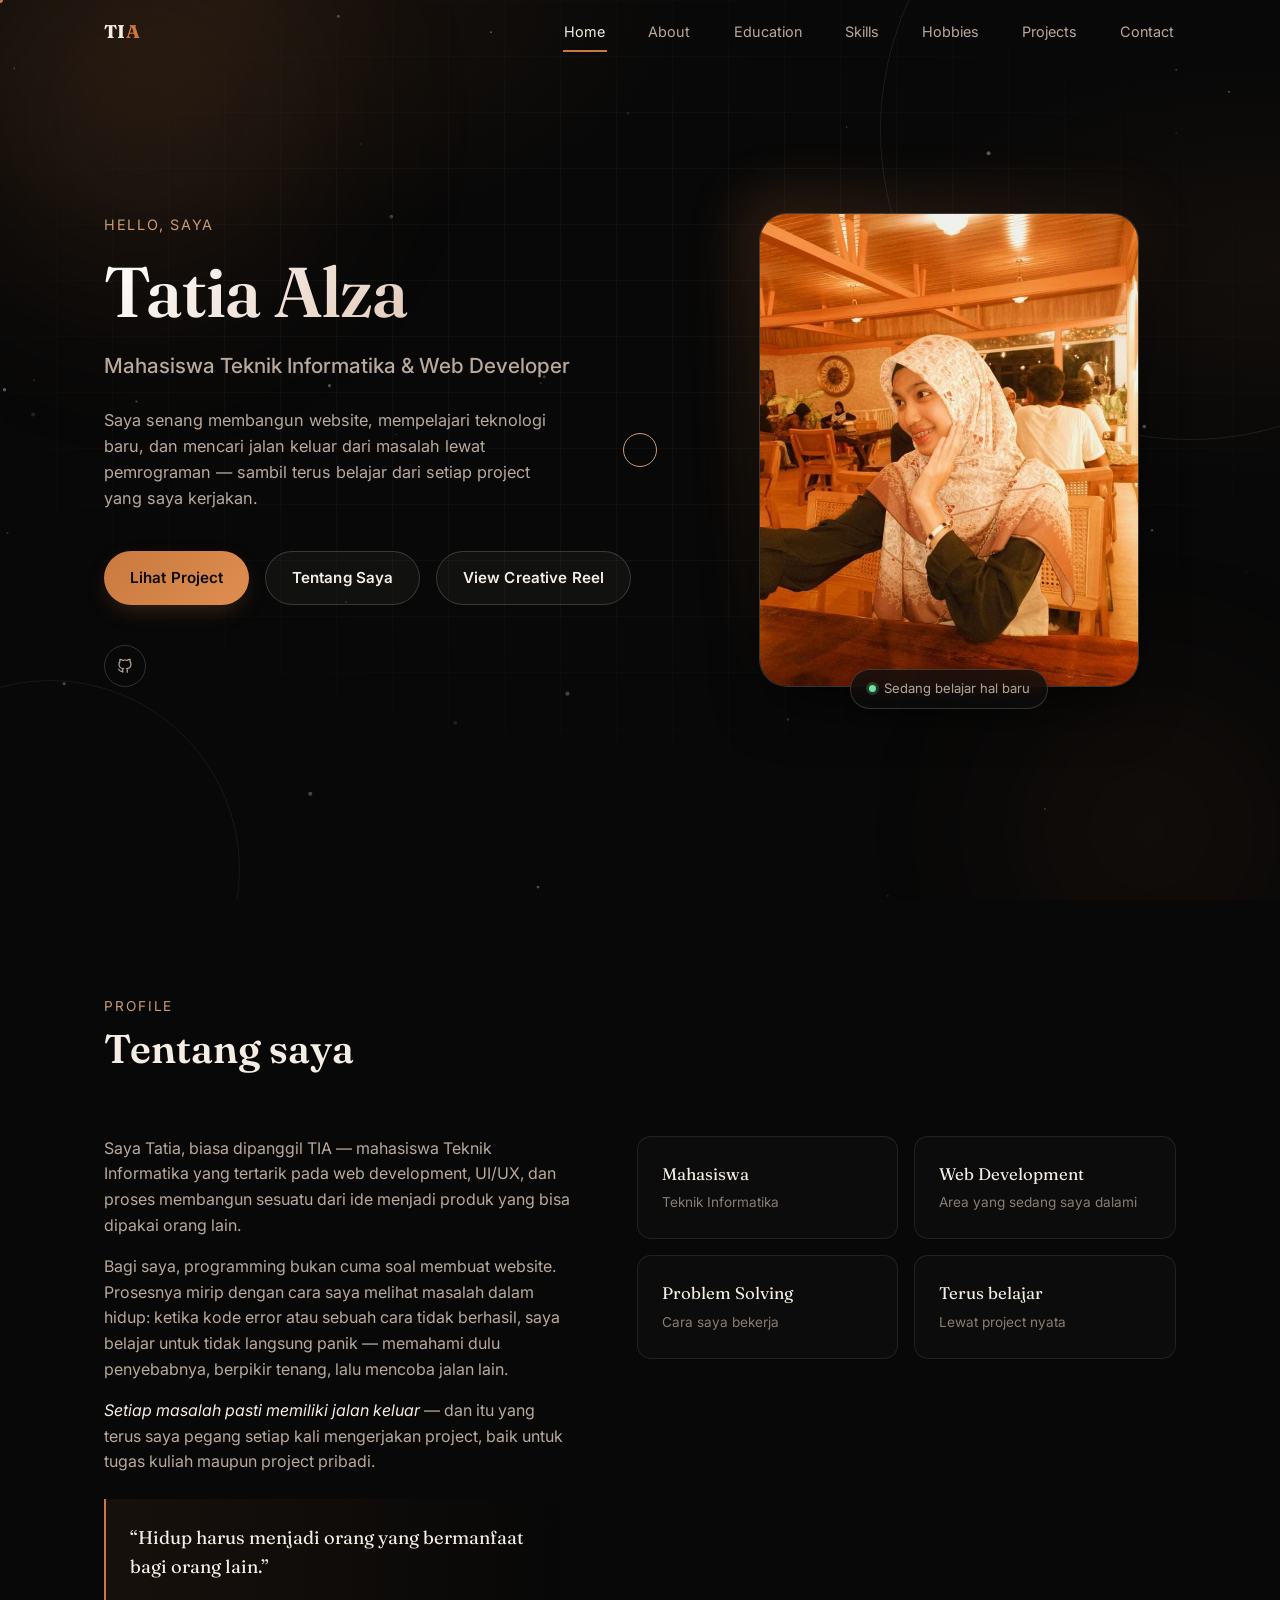
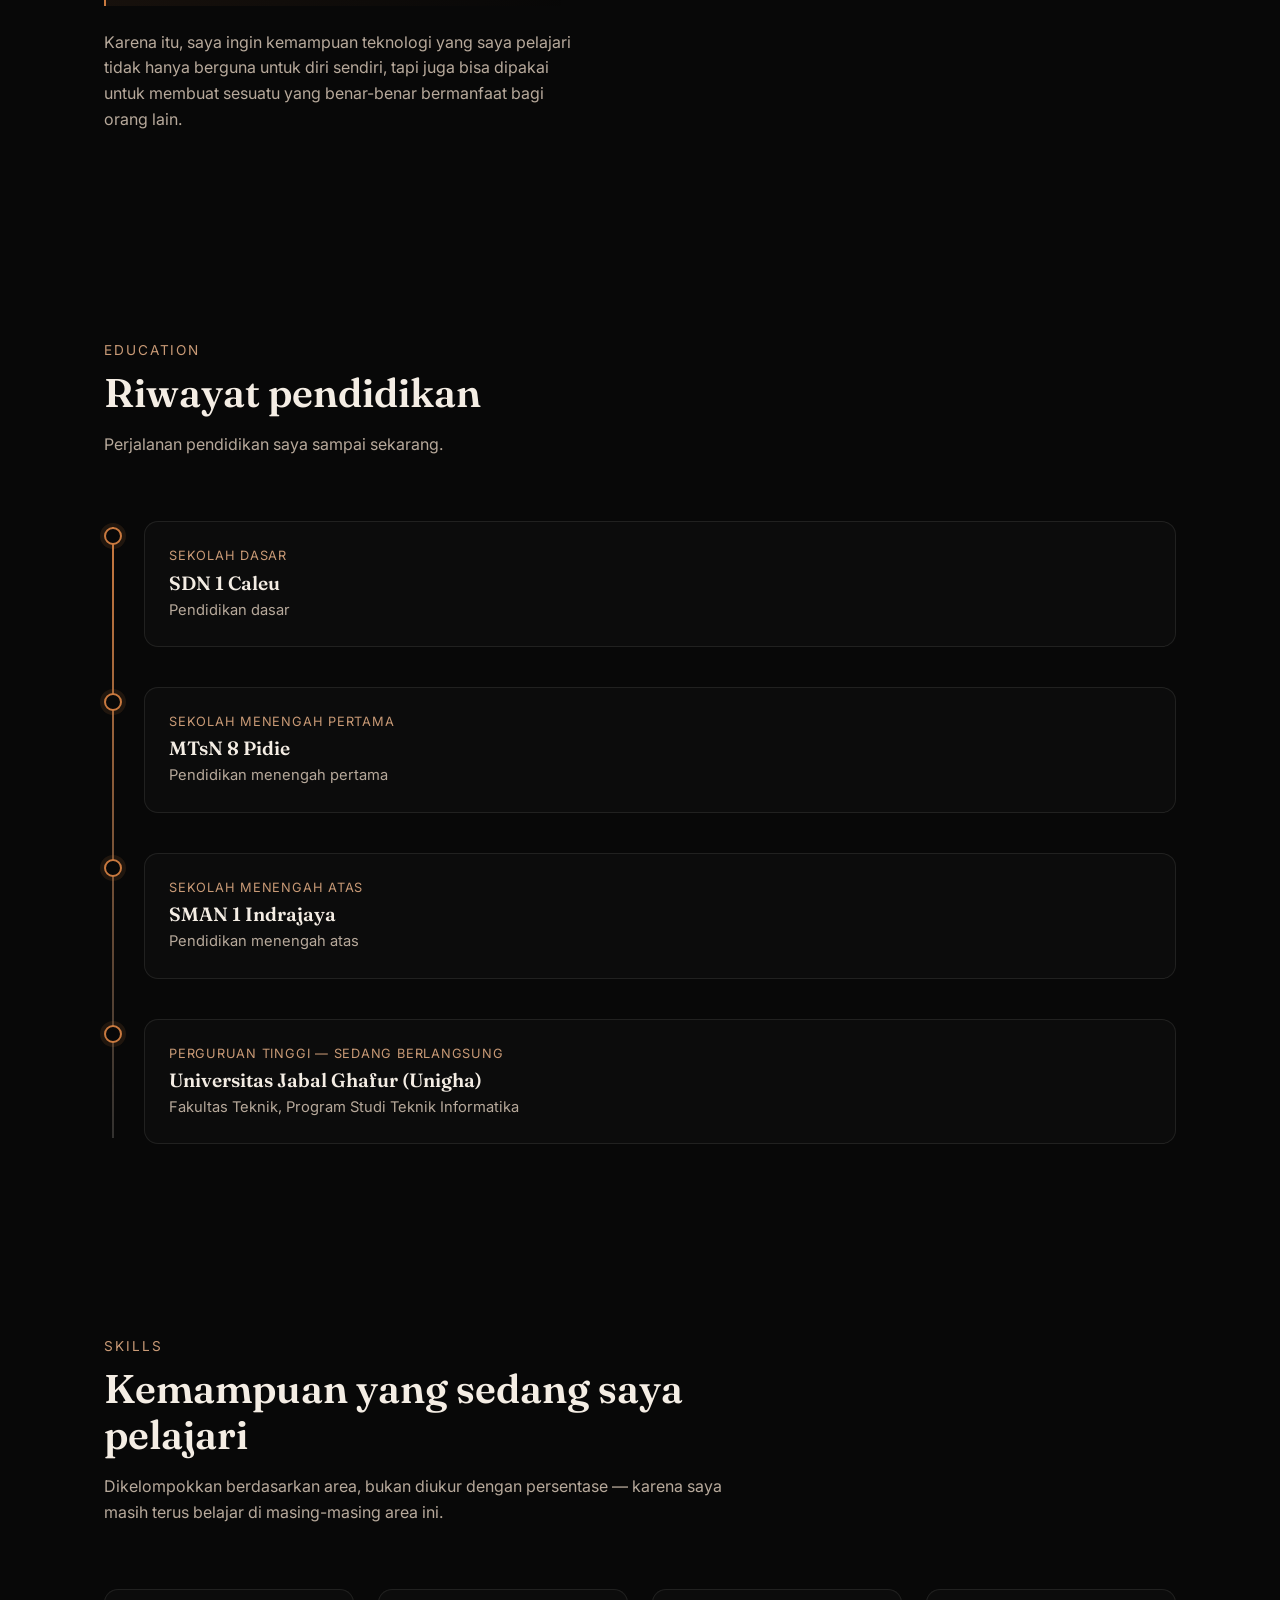
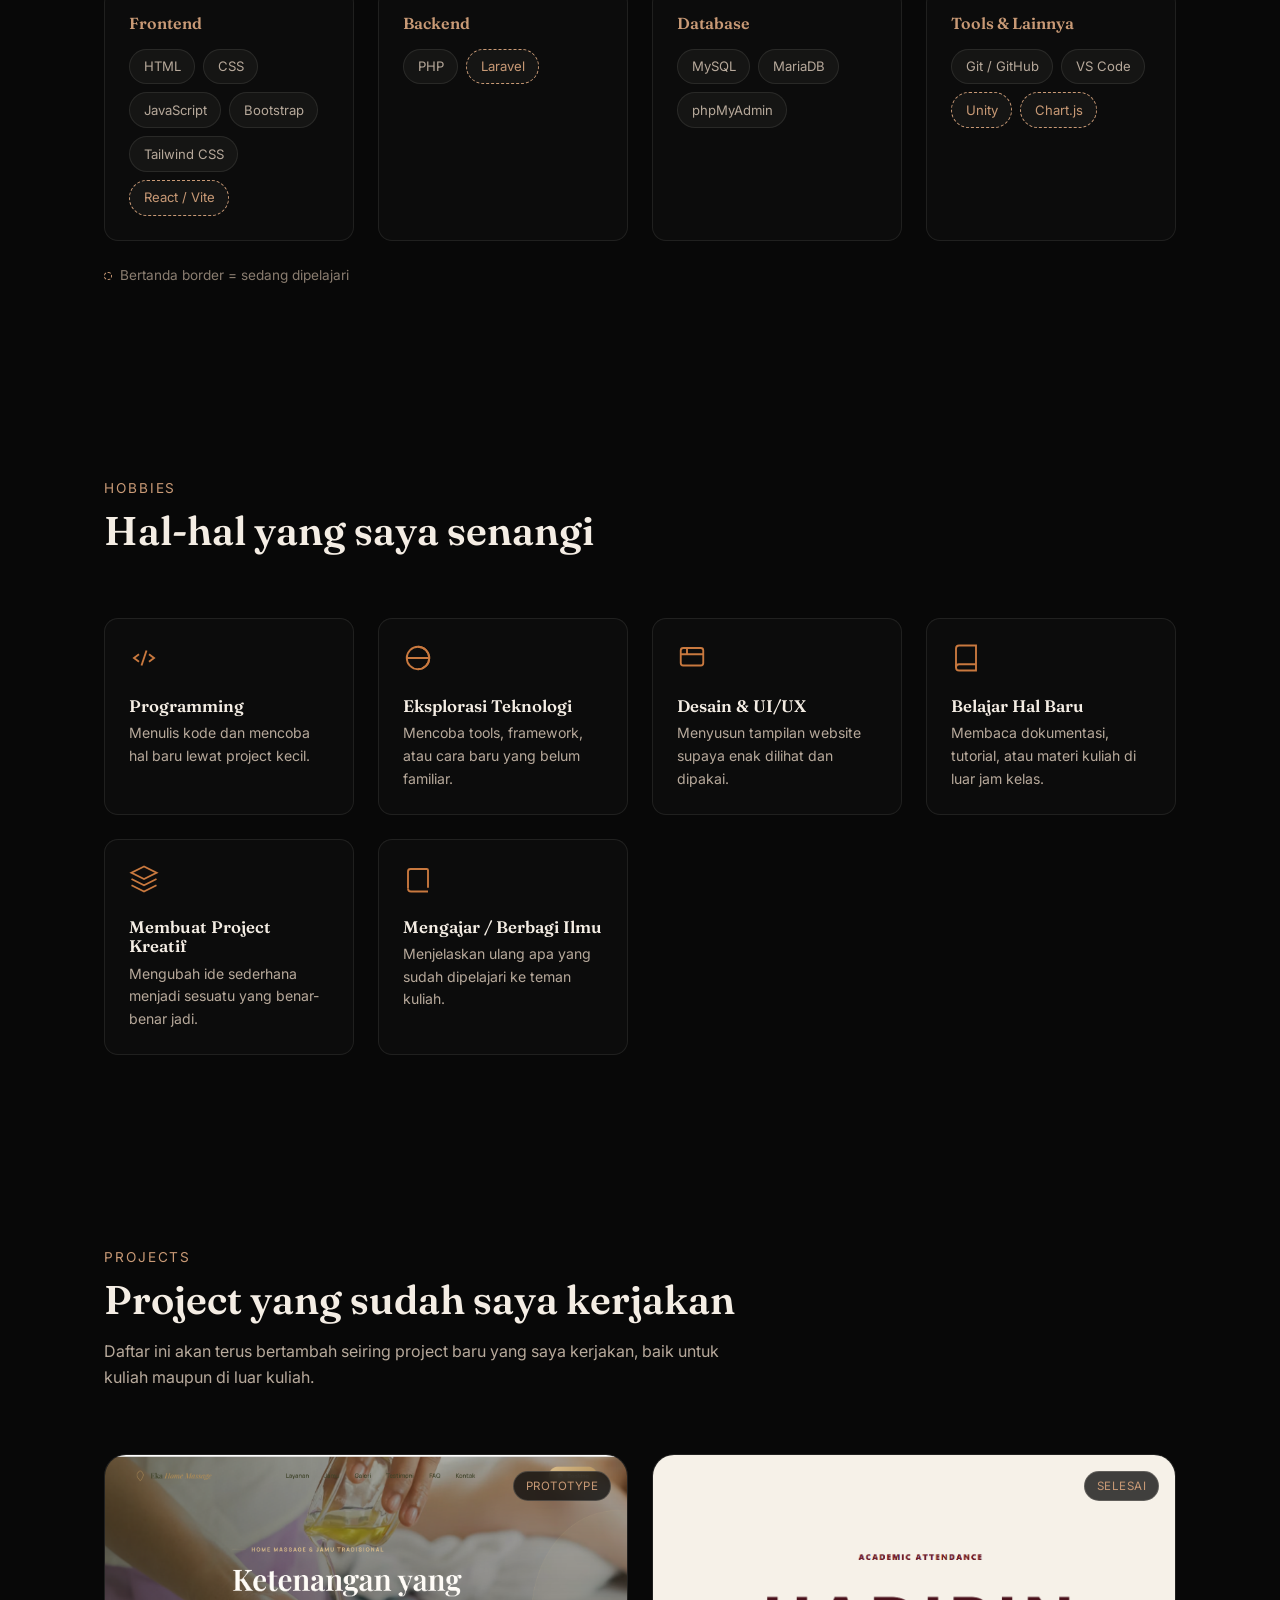
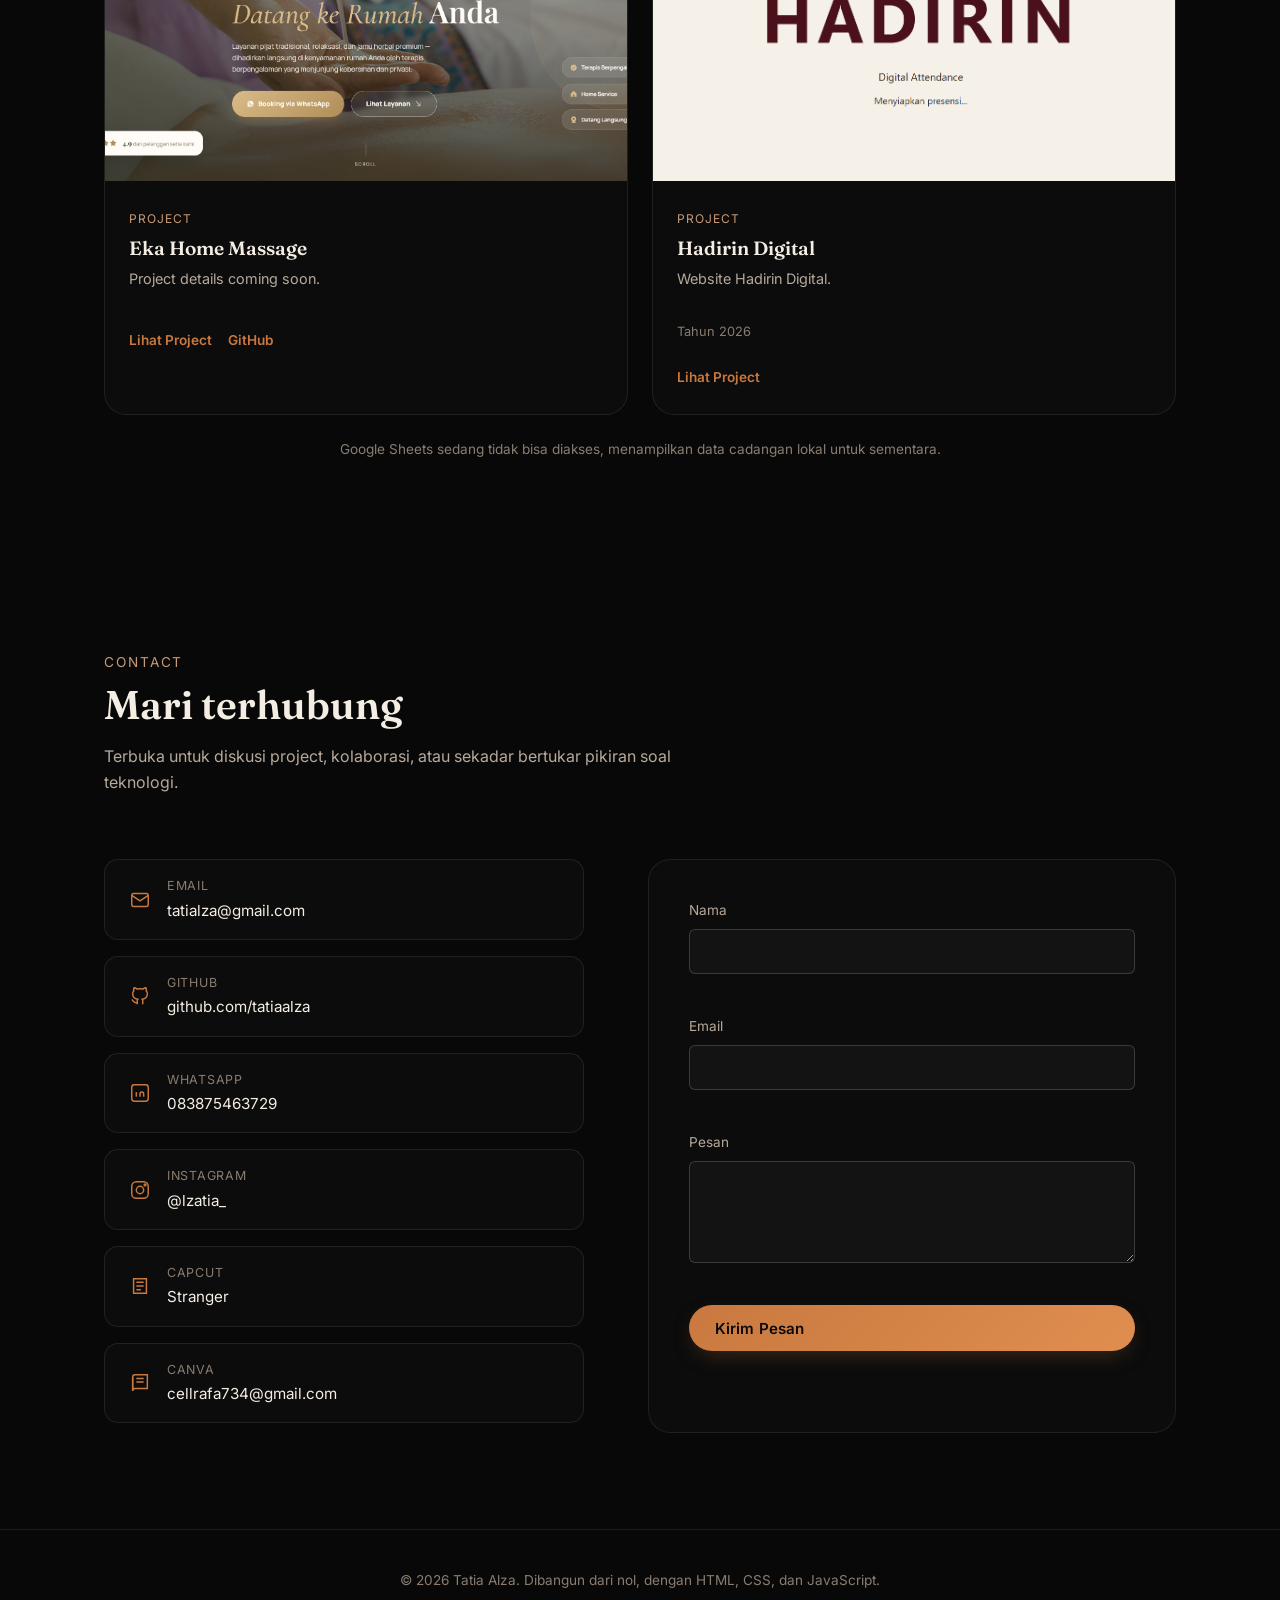
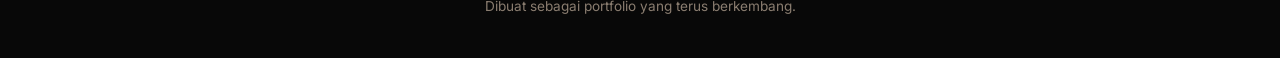
==== commit 8d987193: "Add Hadirin Digital project to portfolio" ====
--- a/index.html
+++ b/index.html
@@ -7,7 +7,7 @@
   <title>Tatia Alza (TIA) — Mahasiswa Teknik Informatika & Web Developer</title>
   <meta name="description"
     content="Portfolio Tatia Alza (TIA), mahasiswa Teknik Informatika yang senang membangun website, belajar teknologi baru, dan memecahkan masalah lewat pemrograman." />
-  <meta name="theme-color" content="#1b1815" />
+  <meta name="theme-color" content="#080808" />
 
   <!-- Open Graph dasar -->
   <meta property="og:title" content="Tatia Alza (TIA) — Web Developer" />
@@ -62,6 +62,14 @@
 
     <!-- ============================= HOME / HERO ============================= -->
     <section class="hero" id="home">
+      <div class="hero__bg" aria-hidden="true">
+        <canvas data-hero-particles></canvas>
+        <div class="hero__grid-lines"></div>
+        <div class="hero__glow hero__glow--1"></div>
+        <div class="hero__glow hero__glow--2"></div>
+        <div class="hero__ring hero__ring--1"></div>
+        <div class="hero__ring hero__ring--2"></div>
+      </div>
       <div class="container hero__grid">
         <div class="reveal is-visible">
           <p class="hero__eyebrow">Hello, saya</p>
@@ -76,6 +84,7 @@
           <div class="hero__cta">
             <a href="#projects" class="btn btn-primary">Lihat Project</a>
             <a href="#about" class="btn btn-ghost">Tentang Saya</a>
+            <button type="button" class="btn btn-ghost" data-reel-open>View Creative Reel</button>
           </div>
 
           <div class="hero__social" aria-label="Tautan sosial">
@@ -91,8 +100,10 @@
         <div class="reveal is-visible">
           <div class="hero__photo-wrap">
             <div class="hero__photo-frame" aria-hidden="true"></div>
-            <div class="hero__photo">
+            <div class="hero__photo" data-tilt>
               <img src="assets/images/profile.tatia.jpeg" alt="Foto Tatia Alza" />
+              <!-- TAMBAHKAN FOTO BARU DI SINI jika ingin mengganti/menambah foto hero -->
+              <!-- Contoh: <img src="assets/images/profile-tatia-2.jpg" alt="Foto Tatia Alza" /> -->
             </div>
             <div class="hero__status">
               <span class="hero__status-dot" aria-hidden="true"></span>
@@ -463,6 +474,21 @@
 
   </main>
 
+  <!-- ============================= CREATIVE REEL MODAL ============================= -->
+  <div class="reel-modal" data-reel-modal>
+    <div class="reel-modal__box">
+      <button type="button" class="reel-modal__close" data-reel-close aria-label="Tutup">✕</button>
+      <div class="reel-modal__media">
+        <!-- TAMBAHKAN VIDEO SHOWREEL DI SINI -->
+        <!-- Contoh setelah video tersedia:
+        <video src="assets/videos/showreel.mp4" controls playsinline style="width:100%;height:100%;border-radius:14px;"></video>
+        -->
+        Creative reel akan segera hadir.
+      </div>
+      <h3>Creative Reel</h3>
+    </div>
+  </div>
+
   <footer class="footer">
     <div class="container footer__inner">
       <p>© <span id="year"></span> Tatia Alza. Dibangun dari nol, dengan HTML, CSS, dan JavaScript.</p>
@@ -479,9 +505,10 @@
 
   <script>document.getElementById("year").textContent = new Date().getFullYear();</script>
   <script src="js/config.js"></script>
-  <script src="js/projects-data.js"></script>
+  <script src="js/project-data.js"></script>
   <script src="js/projects.js"></script>
   <script src="js/script.js"></script>
+  <script src="js/effects.js"></script>
 </body>
 
 </html>
--- a/css/style.css
+++ b/css/style.css
@@ -1,25 +1,33 @@
 /* =========================================================================
    TIA — Personal Portfolio
-   Design system: charcoal + off-white + warm burgundy accent
+   Design system v2: cinematic dark + warm copper accent
+   Data & content: unchanged. Visual system: upgraded.
    ========================================================================= */
 
 /* -------------------------------------------------------------------------
    1. Tokens
    ------------------------------------------------------------------------- */
 :root {
-  /* colors */
-  --color-bg: #1b1815;
-  --color-bg-alt: #211c18;
-  --color-surface: #29221d;
-  --color-surface-hover: #322922;
-  --color-border: rgba(244, 237, 228, 0.1);
+  /* backgrounds — near-black cinematic palette */
+  --color-bg: #080808;
+  --color-bg-alt: #0d0d0d;
+  --color-surface: #121212;
+  --color-surface-hover: #171717;
+  --color-glass: rgba(18, 18, 18, 0.55);
+  --color-glass-strong: rgba(13, 13, 13, 0.78);
+  --color-border: rgba(244, 237, 228, 0.09);
   --color-border-strong: rgba(244, 237, 228, 0.18);
+
+  /* text */
   --color-text: #f4ede4;
   --color-text-muted: #b7a99b;
   --color-text-faint: #8a7d70;
-  --color-accent: #a3402f;
-  --color-accent-hover: #b94d3a;
+
+  /* single accent — warm copper (kept from original brand color family) */
+  --color-accent: #c9793f;
+  --color-accent-hover: #e08e50;
   --color-accent-soft: #c99a76;
+  --color-accent-glow: rgba(201, 121, 63, 0.35);
   --color-focus: #d8b48f;
 
   /* type */
@@ -37,8 +45,10 @@
   --radius-sm: 6px;
   --radius-md: 14px;
   --radius-lg: 22px;
+  --radius-xl: 28px;
 
   --ease: cubic-bezier(0.22, 1, 0.36, 1);
+  --ease-out-soft: cubic-bezier(0.16, 1, 0.3, 1);
 }
 
 /* -------------------------------------------------------------------------
@@ -78,6 +88,20 @@
   line-height: 1.6;
   -webkit-font-smoothing: antialiased;
   overflow-x: hidden;
+  position: relative;
+}
+
+/* soft cinematic vignette + grain-less gradient wash behind the whole page */
+body::before {
+  content: "";
+  position: fixed;
+  inset: 0;
+  z-index: -2;
+  pointer-events: none;
+  background:
+    radial-gradient(ellipse 60% 45% at 18% 0%, rgba(201, 121, 63, 0.10), transparent 60%),
+    radial-gradient(ellipse 55% 40% at 100% 30%, rgba(201, 121, 63, 0.06), transparent 60%),
+    var(--color-bg);
 }
 
 img {
@@ -114,54 +138,51 @@
 button {
   font-family: inherit;
   cursor: pointer;
+  background: none;
+  border: none;
+  color: inherit;
 }
 
 :focus-visible {
   outline: 2px solid var(--color-focus);
   outline-offset: 3px;
-  border-radius: 4px;
+}
+
+.visually-hidden {
+  position: absolute;
+  width: 1px;
+  height: 1px;
+  padding: 0;
+  margin: -1px;
+  overflow: hidden;
+  clip: rect(0, 0, 0, 0);
+  white-space: nowrap;
+  border: 0;
+}
+
+.visually-hidden:focus {
+  position: fixed;
+  top: var(--space-2);
+  left: var(--space-2);
+  width: auto;
+  height: auto;
+  padding: var(--space-1) var(--space-2);
+  background: var(--color-accent);
+  color: #0a0a0a;
+  border-radius: var(--radius-sm);
+  z-index: 1000;
 }
 
 .container {
+  width: 100%;
   max-width: var(--content-max);
-  margin-inline: auto;
-  padding-inline: 1.5rem;
-}
-
-@media (min-width: 768px) {
-  .container {
-    padding-inline: 2.5rem;
-  }
+  margin: 0 auto;
+  padding: 0 var(--space-3);
 }
 
 section {
-  padding-block: var(--space-6);
-  border-bottom: 1px solid var(--color-border);
-}
-
-.section-head {
-  max-width: 620px;
-  margin-bottom: var(--space-4);
-}
-
-.section-kicker {
-  display: inline-block;
-  font-size: 0.8125rem;
-  color: var(--color-accent-soft);
-  font-weight: 600;
-  letter-spacing: 0.02em;
-  margin-bottom: var(--space-1);
-}
-
-.section-title {
-  font-size: clamp(1.6rem, 3.2vw, 2.25rem);
-}
-
-.section-sub {
-  color: var(--color-text-muted);
-  margin-top: var(--space-2);
-  font-size: 1rem;
-  max-width: 52ch;
+  padding: var(--space-6) 0;
+  position: relative;
 }
 
 /* -------------------------------------------------------------------------
@@ -171,126 +192,133 @@
   display: inline-flex;
   align-items: center;
   gap: 0.5rem;
-  padding: 0.8rem 1.5rem;
+  padding: 0.85rem 1.6rem;
   border-radius: 999px;
+  font-weight: 600;
   font-size: 0.95rem;
-  font-weight: 600;
-  border: 1px solid transparent;
-  transition: transform 0.25s var(--ease), background 0.25s var(--ease), border-color 0.25s var(--ease);
-}
-
-.btn:active {
-  transform: scale(0.97);
+  letter-spacing: 0.01em;
+  transition: transform 0.35s var(--ease), box-shadow 0.35s var(--ease), background 0.35s var(--ease), border-color 0.35s var(--ease);
+  will-change: transform;
 }
 
 .btn-primary {
-  background: var(--color-accent);
-  color: #fbf3ea;
+  background: linear-gradient(135deg, var(--color-accent), var(--color-accent-hover));
+  color: #0a0a0a;
+  box-shadow: 0 8px 24px -8px var(--color-accent-glow);
 }
 
 .btn-primary:hover {
-  background: var(--color-accent-hover);
+  transform: translateY(-2px);
+  box-shadow: 0 14px 32px -8px var(--color-accent-glow);
 }
 
 .btn-ghost {
-  background: transparent;
-  border-color: var(--color-border-strong);
+  background: rgba(244, 237, 228, 0.04);
   color: var(--color-text);
+  border: 1px solid var(--color-border-strong);
+  backdrop-filter: blur(6px);
 }
 
 .btn-ghost:hover {
   border-color: var(--color-accent-soft);
-  color: var(--color-accent-soft);
-}
-
-.btn-small {
-  padding: 0.55rem 1.1rem;
-  font-size: 0.85rem;
+  transform: translateY(-2px);
+  background: rgba(244, 237, 228, 0.07);
 }
 
 /* -------------------------------------------------------------------------
    4. Navbar
    ------------------------------------------------------------------------- */
 .navbar {
-  position: sticky;
+  position: fixed;
   top: 0;
+  left: 0;
+  right: 0;
   z-index: 100;
-  background: rgba(27, 24, 21, 0.85);
-  backdrop-filter: blur(10px);
+  background: transparent;
+  transition: background 0.4s var(--ease), border-color 0.4s var(--ease), box-shadow 0.4s var(--ease);
+  border-bottom: 1px solid transparent;
+}
+
+.navbar.is-scrolled {
+  background: var(--color-glass-strong);
+  backdrop-filter: blur(16px) saturate(140%);
+  -webkit-backdrop-filter: blur(16px) saturate(140%);
   border-bottom: 1px solid var(--color-border);
+  box-shadow: 0 10px 30px -18px rgba(0, 0, 0, 0.6);
 }
 
 .navbar__inner {
   display: flex;
   align-items: center;
   justify-content: space-between;
-  padding-block: 1.1rem;
+  height: 64px;
 }
 
 .navbar__brand {
   font-family: var(--font-display);
-  font-size: 1.35rem;
-  font-weight: 600;
-  letter-spacing: 0.01em;
+  font-size: 1.15rem;
+  font-weight: 700;
+  letter-spacing: 0.02em;
 }
 
 .navbar__brand span {
-  color: var(--color-accent-soft);
+  color: var(--color-accent);
 }
 
 .navbar__links {
-  display: none;
+  display: flex;
   align-items: center;
   gap: var(--space-4);
 }
 
 .navbar__links a {
-  font-size: 0.92rem;
+  position: relative;
+  font-size: 0.9rem;
   color: var(--color-text-muted);
-  position: relative;
-  padding-block: 0.3rem;
-  transition: color 0.2s var(--ease);
-}
-
-.navbar__links a:hover,
-.navbar__links a.is-active {
-  color: var(--color-text);
-}
-
-.navbar__links a.is-active::after {
+  padding: 0.4rem 0.1rem;
+  transition: color 0.25s var(--ease);
+}
+
+.navbar__links a::after {
   content: "";
   position: absolute;
   left: 0;
   bottom: -2px;
+  width: 0;
+  height: 1.5px;
+  background: var(--color-accent);
+  transition: width 0.3s var(--ease);
+}
+
+.navbar__links a:hover,
+.navbar__links a.is-active {
+  color: var(--color-text);
+}
+
+.navbar__links a.is-active::after,
+.navbar__links a:hover::after {
   width: 100%;
-  height: 2px;
-  background: var(--color-accent);
-  border-radius: 2px;
 }
 
 .navbar__toggle {
-  display: inline-flex;
+  display: none;
   flex-direction: column;
   justify-content: center;
   gap: 5px;
   width: 40px;
   height: 40px;
-  background: transparent;
-  border: 1px solid var(--color-border-strong);
-  border-radius: var(--radius-sm);
 }
 
 .navbar__toggle span {
   display: block;
-  width: 18px;
-  height: 2px;
-  margin-inline: auto;
+  width: 22px;
+  height: 1.5px;
   background: var(--color-text);
-  transition: transform 0.25s var(--ease), opacity 0.25s var(--ease);
+  transition: transform 0.3s var(--ease), opacity 0.3s var(--ease);
 }
 
 .navbar__toggle[aria-expanded="true"] span:nth-child(1) {
-  transform: translateY(7px) rotate(45deg);
+  transform: translateY(6.5px) rotate(45deg);
 }
 
 .navbar__toggle[aria-expanded="true"] span:nth-child(2) {
@@ -298,45 +326,48 @@
 }
 
 .navbar__toggle[aria-expanded="true"] span:nth-child(3) {
-  transform: translateY(-7px) rotate(-45deg);
+  transform: translateY(-6.5px) rotate(-45deg);
 }
 
 .navbar__mobile {
-  display: flex;
+  display: none;
   flex-direction: column;
-  gap: 0.25rem;
+  gap: 0;
   max-height: 0;
   overflow: hidden;
-  transition: max-height 0.35s var(--ease);
-  border-top: 1px solid var(--color-border);
+  background: var(--color-glass-strong);
+  backdrop-filter: blur(16px);
+  border-bottom: 1px solid var(--color-border);
+  transition: max-height 0.4s var(--ease);
 }
 
 .navbar__mobile.is-open {
-  max-height: 320px;
+  max-height: 400px;
 }
 
 .navbar__mobile a {
-  padding: 0.9rem 1.5rem;
-  font-size: 0.98rem;
+  padding: var(--space-2) var(--space-3);
+  border-bottom: 1px solid var(--color-border);
   color: var(--color-text-muted);
-  border-bottom: 1px solid var(--color-border);
-}
-
-.navbar__mobile a.is-active {
-  color: var(--color-accent-soft);
-}
-
-@media (min-width: 860px) {
+  font-size: 0.95rem;
+}
+
+.navbar__mobile a:hover {
+  color: var(--color-text);
+  background: rgba(244, 237, 228, 0.03);
+}
+
+@media (max-width: 860px) {
   .navbar__links {
+    display: none;
+  }
+
+  .navbar__toggle {
     display: flex;
   }
 
-  .navbar__toggle {
-    display: none;
-  }
-
   .navbar__mobile {
-    display: none;
+    display: flex;
   }
 }
 
@@ -344,612 +375,793 @@
    5. Hero
    ------------------------------------------------------------------------- */
 .hero {
-  padding-block: var(--space-6) var(--space-5);
-  border-bottom: 1px solid var(--color-border);
+  position: relative;
+  min-height: 100vh;
+  display: flex;
+  align-items: center;
+  padding-top: 96px;
+  overflow: hidden;
+}
+
+.hero__bg {
+  position: absolute;
+  inset: 0;
+  z-index: 0;
+  pointer-events: none;
+}
+
+.hero__bg canvas {
+  position: absolute;
+  inset: 0;
+  width: 100%;
+  height: 100%;
+  opacity: 0.55;
+}
+
+.hero__glow {
+  position: absolute;
+  border-radius: 50%;
+  filter: blur(90px);
+  opacity: 0.55;
+  will-change: transform;
+}
+
+.hero__glow--1 {
+  width: 480px;
+  height: 480px;
+  top: -120px;
+  left: -100px;
+  background: radial-gradient(circle, var(--color-accent-glow), transparent 70%);
+}
+
+.hero__glow--2 {
+  width: 420px;
+  height: 420px;
+  bottom: -140px;
+  right: -80px;
+  background: radial-gradient(circle, rgba(201, 121, 63, 0.18), transparent 70%);
+}
+
+.hero__grid-lines {
+  position: absolute;
+  inset: 0;
+  background-image:
+    linear-gradient(rgba(244, 237, 228, 0.035) 1px, transparent 1px),
+    linear-gradient(90deg, rgba(244, 237, 228, 0.035) 1px, transparent 1px);
+  background-size: 56px 56px;
+  mask-image: radial-gradient(ellipse 70% 60% at 50% 40%, black 40%, transparent 85%);
+}
+
+.hero__ring {
+  position: absolute;
+  border: 1px solid var(--color-border-strong);
+  border-radius: 50%;
+  opacity: 0.5;
+}
+
+.hero__ring--1 {
+  width: 620px;
+  height: 620px;
+  top: -180px;
+  right: -220px;
+}
+
+.hero__ring--2 {
+  width: 380px;
+  height: 380px;
+  bottom: -160px;
+  left: -140px;
+  border-color: rgba(201, 121, 63, 0.25);
 }
 
 .hero__grid {
+  position: relative;
+  z-index: 2;
   display: grid;
-  grid-template-columns: 1fr;
+  grid-template-columns: 1.1fr 0.9fr;
   gap: var(--space-5);
   align-items: center;
 }
 
-@media (min-width: 900px) {
-  .hero__grid {
-    grid-template-columns: 1.1fr 0.9fr;
-    gap: var(--space-4);
-  }
-}
-
 .hero__eyebrow {
-  font-size: 0.95rem;
+  font-size: 0.9rem;
+  letter-spacing: 0.12em;
+  text-transform: uppercase;
+  color: var(--color-accent-soft);
+  margin-bottom: var(--space-2);
+}
+
+.hero__name {
+  font-size: clamp(2.6rem, 6vw, 4.4rem);
+  letter-spacing: -0.01em;
+  background: linear-gradient(135deg, #ffffff, var(--color-accent-soft) 120%);
+  -webkit-background-clip: text;
+  background-clip: text;
+  color: transparent;
+}
+
+.hero__role {
+  margin-top: var(--space-2);
+  font-size: clamp(1.05rem, 2vw, 1.3rem);
   color: var(--color-text-muted);
-  margin-bottom: var(--space-2);
-}
-
-.hero__name {
-  font-size: clamp(2.4rem, 6vw, 3.6rem);
-  margin-bottom: var(--space-2);
-}
-
-.hero__role {
-  font-size: clamp(1.05rem, 2vw, 1.3rem);
-  color: var(--color-accent-soft);
-  font-weight: 600;
-  margin-bottom: var(--space-3);
+  font-weight: 500;
 }
 
 .hero__desc {
+  margin-top: var(--space-3);
+  max-width: 46ch;
   color: var(--color-text-muted);
-  max-width: 46ch;
   font-size: 1.02rem;
-  margin-bottom: var(--space-4);
 }
 
 .hero__cta {
   display: flex;
   flex-wrap: wrap;
-  gap: 0.9rem;
-  margin-bottom: var(--space-4);
+  gap: var(--space-2);
+  margin-top: var(--space-4);
 }
 
 .hero__social {
   display: flex;
-  gap: 1rem;
+  gap: var(--space-2);
+  margin-top: var(--space-4);
 }
 
 .hero__social a {
+  display: grid;
+  place-items: center;
   width: 42px;
   height: 42px;
-  display: grid;
-  place-items: center;
+  border-radius: 50%;
   border: 1px solid var(--color-border-strong);
-  border-radius: 999px;
   color: var(--color-text-muted);
-  transition: border-color 0.2s var(--ease), color 0.2s var(--ease), transform 0.2s var(--ease);
+  transition: all 0.3s var(--ease);
 }
 
 .hero__social a:hover {
-  color: var(--color-accent-soft);
-  border-color: var(--color-accent-soft);
-  transform: translateY(-2px);
+  color: var(--color-accent);
+  border-color: var(--color-accent);
+  transform: translateY(-3px);
+  box-shadow: 0 8px 20px -10px var(--color-accent-glow);
 }
 
 .hero__photo-wrap {
   position: relative;
-  max-width: 360px;
-  margin-inline: auto;
+  width: min(380px, 80vw);
+  margin: 0 auto;
+  perspective: 1200px;
 }
 
 .hero__photo-frame {
   position: absolute;
-  inset: 14px -14px -14px 14px;
-  border: 1.5px solid var(--color-accent-soft);
-  border-radius: var(--radius-lg);
-  z-index: 0;
+  inset: -18px;
+  border-radius: var(--radius-xl);
+  background: linear-gradient(135deg, var(--color-accent-glow), transparent 60%);
+  filter: blur(28px);
+  opacity: 0.7;
+  animation: heroGlowPulse 6s ease-in-out infinite;
+}
+
+@keyframes heroGlowPulse {
+
+  0%,
+  100% {
+    opacity: 0.5;
+    transform: scale(1);
+  }
+
+  50% {
+    opacity: 0.8;
+    transform: scale(1.05);
+  }
 }
 
 .hero__photo {
   position: relative;
-  z-index: 1;
-  border-radius: var(--radius-lg);
+  border-radius: var(--radius-xl);
   overflow: hidden;
-  aspect-ratio: 4 / 5;
-  background: var(--color-surface);
   border: 1px solid var(--color-border-strong);
+  background: var(--color-glass);
+  backdrop-filter: blur(10px);
+  box-shadow: 0 30px 60px -20px rgba(0, 0, 0, 0.7);
+  animation: heroFloat 5s ease-in-out infinite;
+  transform-style: preserve-3d;
+  transition: transform 0.2s var(--ease-out-soft);
+}
+
+@keyframes heroFloat {
+
+  0%,
+  100% {
+    transform: translateY(0px);
+  }
+
+  50% {
+    transform: translateY(-12px);
+  }
 }
 
 .hero__photo img {
   width: 100%;
-  height: 100%;
+  aspect-ratio: 4 / 5;
   object-fit: cover;
-}
-
-.hero__photo-placeholder {
-  width: 100%;
-  height: 100%;
-  display: flex;
-  flex-direction: column;
-  align-items: center;
-  justify-content: center;
-  gap: 0.5rem;
-  color: var(--color-text-faint);
-  text-align: center;
-  padding: 1.5rem;
-  font-size: 0.85rem;
 }
 
 .hero__status {
   position: absolute;
-  z-index: 2;
   left: 50%;
-  bottom: -18px;
+  bottom: -22px;
   transform: translateX(-50%);
-  display: inline-flex;
+  display: flex;
   align-items: center;
   gap: 0.5rem;
-  background: var(--color-surface);
-  border: 1px solid var(--color-border-strong);
   padding: 0.55rem 1.1rem;
   border-radius: 999px;
-  font-size: 0.8rem;
+  background: var(--color-glass-strong);
+  border: 1px solid var(--color-border-strong);
+  backdrop-filter: blur(10px);
+  font-size: 0.82rem;
   color: var(--color-text-muted);
   white-space: nowrap;
-  box-shadow: 0 10px 30px rgba(0, 0, 0, 0.35);
+  box-shadow: 0 12px 30px -14px rgba(0, 0, 0, 0.6);
 }
 
 .hero__status-dot {
   width: 7px;
   height: 7px;
   border-radius: 50%;
-  background: #8faf7a;
-  flex: none;
-}
-
-/* -------------------------------------------------------------------------
-   6. About
+  background: #6ee7a0;
+  box-shadow: 0 0 0 3px rgba(110, 231, 160, 0.2);
+  animation: statusPulse 2s ease-in-out infinite;
+}
+
+@keyframes statusPulse {
+
+  0%,
+  100% {
+    opacity: 1;
+  }
+
+  50% {
+    opacity: 0.4;
+  }
+}
+
+@media (max-width: 900px) {
+  .hero__grid {
+    grid-template-columns: 1fr;
+    text-align: center;
+  }
+
+  .hero__desc {
+    margin-left: auto;
+    margin-right: auto;
+  }
+
+  .hero__cta,
+  .hero__social {
+    justify-content: center;
+  }
+
+  .hero__photo-wrap {
+    margin-top: var(--space-5);
+    order: -1;
+  }
+}
+
+/* -------------------------------------------------------------------------
+   6. Reveal animation system
+   ------------------------------------------------------------------------- */
+.reveal {
+  opacity: 0;
+  transform: translateY(28px);
+  filter: blur(6px);
+  transition: opacity 0.8s var(--ease-out-soft), transform 0.8s var(--ease-out-soft), filter 0.8s var(--ease-out-soft);
+}
+
+.reveal.is-visible {
+  opacity: 1;
+  transform: translateY(0);
+  filter: blur(0);
+}
+
+/* -------------------------------------------------------------------------
+   7. Section headings (shared)
+   ------------------------------------------------------------------------- */
+.section-head {
+  max-width: 640px;
+  margin-bottom: var(--space-5);
+}
+
+.section-kicker {
+  font-size: 0.85rem;
+  letter-spacing: 0.14em;
+  text-transform: uppercase;
+  color: var(--color-accent-soft);
+  margin-bottom: var(--space-1);
+}
+
+.section-title {
+  font-size: clamp(1.8rem, 3.4vw, 2.5rem);
+}
+
+.section-sub {
+  margin-top: var(--space-2);
+  color: var(--color-text-muted);
+}
+
+/* -------------------------------------------------------------------------
+   8. About
    ------------------------------------------------------------------------- */
 .about__grid {
   display: grid;
-  gap: var(--space-4);
+  grid-template-columns: 1fr 1.15fr;
+  gap: var(--space-5);
+  align-items: start;
 }
 
 .about__text p {
   color: var(--color-text-muted);
-  max-width: 68ch;
   margin-bottom: var(--space-2);
 }
 
+.about__text em {
+  color: var(--color-text);
+  font-style: italic;
+}
+
 .about__quote {
-  margin: var(--space-4) 0;
-  padding: var(--space-3) var(--space-4);
+  margin: var(--space-3) 0;
+  padding: var(--space-3) var(--space-3);
   border-left: 2px solid var(--color-accent);
-  background: var(--color-surface);
+  background: linear-gradient(90deg, rgba(201, 121, 63, 0.08), transparent);
   border-radius: 0 var(--radius-md) var(--radius-md) 0;
   font-family: var(--font-display);
   font-size: 1.15rem;
-  font-style: italic;
   color: var(--color-text);
 }
 
 .about__stats {
   display: grid;
-  grid-template-columns: repeat(2, 1fr);
-  gap: 1rem;
-  margin-top: var(--space-4);
-}
-
-@media (min-width: 640px) {
-  .about__stats {
-    grid-template-columns: repeat(4, 1fr);
-  }
+  grid-template-columns: 1fr 1fr;
+  gap: var(--space-2);
 }
 
 .stat-card {
-  padding: 1.25rem 1rem;
-  background: var(--color-surface);
+  padding: var(--space-3);
+  border-radius: var(--radius-md);
+  background: var(--color-glass);
   border: 1px solid var(--color-border);
-  border-radius: var(--radius-md);
-  text-align: left;
+  backdrop-filter: blur(8px);
+  transition: transform 0.4s var(--ease), border-color 0.4s var(--ease), box-shadow 0.4s var(--ease);
+}
+
+.stat-card:hover {
+  transform: translateY(-6px);
+  border-color: var(--color-accent-soft);
+  box-shadow: 0 20px 40px -22px rgba(0, 0, 0, 0.6);
 }
 
 .stat-card__label {
   font-family: var(--font-display);
   font-size: 1.05rem;
   color: var(--color-text);
-  margin-bottom: 0.25rem;
 }
 
 .stat-card__desc {
-  font-size: 0.82rem;
-  color: var(--color-text-muted);
-}
-
-/* -------------------------------------------------------------------------
-   7. Education timeline
+  margin-top: 0.3rem;
+  font-size: 0.85rem;
+  color: var(--color-text-faint);
+}
+
+@media (max-width: 860px) {
+  .about__grid {
+    grid-template-columns: 1fr;
+  }
+}
+
+/* -------------------------------------------------------------------------
+   9. Education — timeline
    ------------------------------------------------------------------------- */
 .timeline {
   position: relative;
-  margin-top: var(--space-3);
+  padding-left: 40px;
 }
 
 .timeline::before {
   content: "";
   position: absolute;
-  left: 9px;
+  left: 8px;
   top: 6px;
   bottom: 6px;
-  width: 1px;
-  background: var(--color-border-strong);
-}
-
-@media (min-width: 640px) {
-  .timeline::before {
-    left: 50%;
-    transform: translateX(-50%);
-  }
+  width: 2px;
+  background: linear-gradient(to bottom, var(--color-accent), var(--color-border-strong));
+  transform: scaleY(0);
+  transform-origin: top;
+  transition: transform 1.2s var(--ease-out-soft);
+}
+
+.timeline.is-visible::before {
+  transform: scaleY(1);
 }
 
 .timeline__item {
   position: relative;
-  padding-left: 2rem;
-  padding-bottom: var(--space-4);
+  margin-bottom: var(--space-4);
 }
 
 .timeline__item:last-child {
-  padding-bottom: 0;
+  margin-bottom: 0;
 }
 
 .timeline__dot {
   position: absolute;
-  left: 4px;
-  top: 4px;
-  width: 12px;
-  height: 12px;
+  left: -40px;
+  top: 6px;
+  width: 18px;
+  height: 18px;
   border-radius: 50%;
   background: var(--color-bg);
   border: 2px solid var(--color-accent);
+  box-shadow: 0 0 0 4px rgba(201, 121, 63, 0.12);
 }
 
 .timeline__card {
-  background: var(--color-surface);
+  padding: var(--space-3);
+  border-radius: var(--radius-md);
+  background: var(--color-glass);
   border: 1px solid var(--color-border);
+  backdrop-filter: blur(8px);
+  transition: transform 0.4s var(--ease), border-color 0.4s var(--ease);
+}
+
+.timeline__card:hover {
+  transform: translateX(6px);
+  border-color: var(--color-accent-soft);
+}
+
+.timeline__period {
+  font-size: 0.8rem;
+  letter-spacing: 0.06em;
+  text-transform: uppercase;
+  color: var(--color-accent-soft);
+}
+
+.timeline__title {
+  margin-top: 0.3rem;
+  font-size: 1.2rem;
+}
+
+.timeline__place {
+  margin-top: 0.3rem;
+  color: var(--color-text-muted);
+  font-size: 0.92rem;
+}
+
+/* -------------------------------------------------------------------------
+   10. Skills
+   ------------------------------------------------------------------------- */
+.skills__grid {
+  display: grid;
+  grid-template-columns: repeat(auto-fit, minmax(230px, 1fr));
+  gap: var(--space-3);
+}
+
+.skill-group {
+  padding: var(--space-3);
   border-radius: var(--radius-md);
-  padding: 1.25rem 1.4rem;
-}
-
-.timeline__period {
-  font-size: 0.78rem;
+  background: var(--color-glass);
+  border: 1px solid var(--color-border);
+  backdrop-filter: blur(8px);
+  transition: transform 0.4s var(--ease), border-color 0.4s var(--ease), box-shadow 0.4s var(--ease);
+}
+
+.skill-group:hover {
+  transform: translateY(-6px);
+  border-color: var(--color-accent-soft);
+  box-shadow: 0 20px 40px -24px rgba(0, 0, 0, 0.6);
+}
+
+.skill-group__title {
+  font-size: 1rem;
   color: var(--color-accent-soft);
-  font-weight: 600;
-  margin-bottom: 0.3rem;
-}
-
-.timeline__title {
-  font-family: var(--font-display);
+  margin-bottom: var(--space-2);
+}
+
+.skill-tags {
+  display: flex;
+  flex-wrap: wrap;
+  gap: 0.5rem;
+}
+
+.skill-tag {
+  padding: 0.4rem 0.85rem;
+  border-radius: 999px;
+  font-size: 0.82rem;
+  background: rgba(244, 237, 228, 0.04);
+  border: 1px solid var(--color-border);
+  color: var(--color-text-muted);
+  transition: all 0.3s var(--ease);
+}
+
+.skill-tag:hover {
+  color: var(--color-text);
+  border-color: var(--color-accent);
+  box-shadow: 0 0 0 1px var(--color-accent) inset, 0 8px 18px -12px var(--color-accent-glow);
+  transform: translateY(-2px);
+}
+
+.skill-tag.is-learning {
+  border: 1px dashed var(--color-accent-soft);
+  color: var(--color-accent-soft);
+}
+
+.skill-legend {
+  display: flex;
+  align-items: center;
+  gap: 0.5rem;
+  margin-top: var(--space-3);
+  font-size: 0.85rem;
+  color: var(--color-text-faint);
+}
+
+.skill-legend .dot {
+  width: 8px;
+  height: 8px;
+  border-radius: 50%;
+  border: 1px dashed var(--color-accent-soft);
+}
+
+/* -------------------------------------------------------------------------
+   11. Hobbies
+   ------------------------------------------------------------------------- */
+.hobbies__grid {
+  display: grid;
+  grid-template-columns: repeat(auto-fit, minmax(230px, 1fr));
+  gap: var(--space-3);
+}
+
+.hobby-card {
+  padding: var(--space-3);
+  border-radius: var(--radius-md);
+  background: var(--color-glass);
+  border: 1px solid var(--color-border);
+  backdrop-filter: blur(8px);
+  transition: transform 0.4s var(--ease), border-color 0.4s var(--ease), box-shadow 0.4s var(--ease), background 0.4s var(--ease);
+}
+
+.hobby-card:hover {
+  transform: translateY(-8px);
+  border-color: var(--color-accent-soft);
+  background: rgba(201, 121, 63, 0.06);
+  box-shadow: 0 24px 44px -26px rgba(0, 0, 0, 0.65);
+}
+
+.hobby-card__icon {
+  width: 30px;
+  height: 30px;
+  color: var(--color-accent);
+  margin-bottom: var(--space-2);
+  transition: transform 0.4s var(--ease);
+}
+
+.hobby-card:hover .hobby-card__icon {
+  transform: scale(1.15) rotate(-4deg);
+}
+
+.hobby-card__title {
   font-size: 1.05rem;
-  margin-bottom: 0.2rem;
-}
-
-.timeline__place {
+  margin-bottom: 0.4rem;
+}
+
+.hobby-card__desc {
   font-size: 0.88rem;
   color: var(--color-text-muted);
 }
 
-@media (min-width: 640px) {
-  .timeline__item {
-    width: 50%;
-    padding-left: 0;
-  }
-
-  .timeline__item:nth-child(odd) {
-    padding-right: var(--space-4);
-    text-align: right;
-    margin-left: 0;
-  }
-
-  .timeline__item:nth-child(even) {
-    padding-left: var(--space-4);
-    margin-left: 50%;
-  }
-
-  .timeline__dot {
-    left: auto;
-    right: -6px;
-  }
-
-  .timeline__item:nth-child(even) .timeline__dot {
-    left: -6px;
-    right: auto;
-  }
-}
-
-/* -------------------------------------------------------------------------
-   8. Skills
-   ------------------------------------------------------------------------- */
-.skills__grid {
-  display: grid;
-  gap: var(--space-3);
-  grid-template-columns: 1fr;
-}
-
-@media (min-width: 720px) {
-  .skills__grid {
-    grid-template-columns: repeat(2, 1fr);
-  }
-}
-
-.skill-group {
-  background: var(--color-surface);
-  border: 1px solid var(--color-border);
-  border-radius: var(--radius-md);
-  padding: 1.5rem;
-}
-
-.skill-group__title {
-  font-family: var(--font-display);
-  font-size: 1.05rem;
-  margin-bottom: 1rem;
-  display: flex;
-  align-items: center;
-  gap: 0.5rem;
-}
-
-.skill-group__title::before {
-  content: "";
-  width: 6px;
-  height: 6px;
-  border-radius: 50%;
-  background: var(--color-accent);
-}
-
-.skill-tags {
-  display: flex;
-  flex-wrap: wrap;
-  gap: 0.55rem;
-}
-
-.skill-tag {
-  padding: 0.4rem 0.85rem;
-  font-size: 0.85rem;
-  background: var(--color-bg-alt);
-  border: 1px solid var(--color-border-strong);
-  border-radius: 999px;
-  color: var(--color-text-muted);
-}
-
-.skill-tag.is-learning {
-  color: var(--color-accent-soft);
-  border-color: var(--color-accent-soft);
-}
-
-.skill-note {
-  margin-top: var(--space-2);
-  font-size: 0.78rem;
-  color: var(--color-text-faint);
-}
-
-.skill-legend {
-  display: flex;
-  align-items: center;
-  gap: 0.4rem;
-  font-size: 0.78rem;
-  color: var(--color-text-faint);
-  margin-top: var(--space-3);
-}
-
-.skill-legend .dot {
-  width: 7px;
-  height: 7px;
-  border-radius: 50%;
-  border: 1px solid var(--color-accent-soft);
-  display: inline-block;
-}
-
-/* -------------------------------------------------------------------------
-   9. Hobbies
-   ------------------------------------------------------------------------- */
-.hobbies__grid {
-  display: grid;
-  grid-template-columns: repeat(2, 1fr);
-  gap: 1rem;
-}
-
-@media (min-width: 640px) {
-  .hobbies__grid {
-    grid-template-columns: repeat(3, 1fr);
-  }
-}
-
-.hobby-card {
-  padding: 1.5rem 1.25rem;
-  background: var(--color-surface);
-  border: 1px solid var(--color-border);
-  border-radius: var(--radius-md);
-  transition: transform 0.25s var(--ease), border-color 0.25s var(--ease);
-}
-
-.hobby-card:hover {
-  transform: translateY(-4px);
-  border-color: var(--color-accent-soft);
-}
-
-.hobby-card__icon {
-  width: 38px;
-  height: 38px;
-  margin-bottom: 0.9rem;
-  color: var(--color-accent-soft);
-}
-
-.hobby-card__title {
-  font-family: var(--font-display);
-  font-size: 1rem;
-  margin-bottom: 0.3rem;
-}
-
-.hobby-card__desc {
-  font-size: 0.85rem;
-  color: var(--color-text-muted);
-}
-
-/* -------------------------------------------------------------------------
-   10. Projects
+/* -------------------------------------------------------------------------
+   12. Projects
    ------------------------------------------------------------------------- */
 .projects__grid {
   display: grid;
-  grid-template-columns: 1fr;
-  gap: 1.5rem;
-}
-
-@media (min-width: 720px) {
-  .projects__grid {
-    grid-template-columns: repeat(2, 1fr);
-  }
+  grid-template-columns: repeat(auto-fit, minmax(300px, 1fr));
+  gap: var(--space-3);
+}
+
+.projects__more {
+  margin-top: var(--space-3);
+  font-size: 0.85rem;
+  color: var(--color-text-faint);
+  text-align: center;
 }
 
 .project-card {
+  border-radius: var(--radius-lg);
+  overflow: hidden;
+  background: var(--color-glass);
+  border: 1px solid var(--color-border);
+  backdrop-filter: blur(8px);
+  transition: transform 0.5s var(--ease), border-color 0.4s var(--ease), box-shadow 0.5s var(--ease);
+  cursor: pointer;
+}
+
+.project-card:hover {
+  transform: translateY(-8px);
+  border-color: var(--color-accent-soft);
+  box-shadow: 0 30px 60px -28px rgba(0, 0, 0, 0.7);
+}
+
+.project-card__image {
+  position: relative;
+  aspect-ratio: 16 / 10;
+  overflow: hidden;
   background: var(--color-surface);
-  border: 1px solid var(--color-border);
-  border-radius: var(--radius-md);
-  overflow: hidden;
-  display: flex;
-  flex-direction: column;
-  transition: transform 0.25s var(--ease), border-color 0.25s var(--ease);
-}
-
-.project-card:hover {
-  transform: translateY(-4px);
-  border-color: var(--color-accent-soft);
-}
-
-.project-card__image {
-  aspect-ratio: 16 / 10;
-  background: var(--color-bg-alt);
-  position: relative;
-  overflow: hidden;
 }
 
 .project-card__image img {
   width: 100%;
   height: 100%;
   object-fit: cover;
+  transition: transform 0.6s var(--ease-out-soft);
+}
+
+.project-card:hover .project-card__image img {
+  transform: scale(1.08);
+}
+
+.project-card__image::after {
+  content: "View Project →";
+  position: absolute;
+  inset: 0;
+  display: flex;
+  align-items: flex-end;
+  justify-content: flex-start;
+  padding: var(--space-2);
+  font-size: 0.85rem;
+  font-weight: 600;
+  color: #fff;
+  background: linear-gradient(to top, rgba(0, 0, 0, 0.75), transparent 60%);
+  opacity: 0;
+  transform: translateY(8px);
+  transition: opacity 0.4s var(--ease), transform 0.4s var(--ease);
+}
+
+.project-card:hover .project-card__image::after {
+  opacity: 1;
+  transform: translateY(0);
 }
 
 .project-card__placeholder {
   width: 100%;
   height: 100%;
-  display: flex;
-  align-items: center;
-  justify-content: center;
+  display: grid;
+  place-items: center;
+  text-align: center;
+  padding: var(--space-2);
+  font-size: 0.85rem;
   color: var(--color-text-faint);
-  font-size: 0.82rem;
-  text-align: center;
-  padding: 1rem;
+  background: repeating-linear-gradient(135deg, rgba(244, 237, 228, 0.03), rgba(244, 237, 228, 0.03) 10px, transparent 10px, transparent 20px);
 }
 
 .project-card__status {
   position: absolute;
-  top: 0.75rem;
-  right: 0.75rem;
+  top: var(--space-2);
+  right: var(--space-2);
+  padding: 0.3rem 0.75rem;
+  border-radius: 999px;
   font-size: 0.72rem;
-  padding: 0.3rem 0.7rem;
-  border-radius: 999px;
-  background: rgba(27, 24, 21, 0.75);
+  letter-spacing: 0.04em;
+  text-transform: uppercase;
+  background: var(--color-glass-strong);
   border: 1px solid var(--color-border-strong);
-  color: var(--color-text);
-  backdrop-filter: blur(4px);
+  backdrop-filter: blur(6px);
+  color: var(--color-accent-soft);
 }
 
 .project-card__body {
-  padding: 1.4rem;
-  display: flex;
-  flex-direction: column;
-  flex: 1;
-  gap: 0.6rem;
+  padding: var(--space-3);
 }
 
 .project-card__category {
-  font-size: 0.78rem;
+  font-size: 0.75rem;
+  letter-spacing: 0.08em;
+  text-transform: uppercase;
   color: var(--color-accent-soft);
-  font-weight: 600;
 }
 
 .project-card__title {
-  font-family: var(--font-display);
+  margin-top: 0.4rem;
   font-size: 1.2rem;
+  transition: transform 0.3s var(--ease);
+}
+
+.project-card:hover .project-card__title {
+  transform: translateX(4px);
 }
 
 .project-card__desc {
+  margin-top: 0.5rem;
   font-size: 0.9rem;
   color: var(--color-text-muted);
-  flex: 1;
 }
 
 .project-card__tech {
   display: flex;
   flex-wrap: wrap;
   gap: 0.4rem;
-  margin-top: 0.25rem;
+  margin-top: var(--space-2);
 }
 
 .project-card__tech span {
-  font-size: 0.72rem;
-  padding: 0.25rem 0.6rem;
+  padding: 0.25rem 0.65rem;
   border-radius: 999px;
-  background: var(--color-bg-alt);
+  font-size: 0.75rem;
+  background: rgba(244, 237, 228, 0.04);
   border: 1px solid var(--color-border);
   color: var(--color-text-muted);
 }
 
 .project-card__meta {
-  display: flex;
-  justify-content: space-between;
-  align-items: center;
-  font-size: 0.78rem;
+  margin-top: var(--space-2);
+  font-size: 0.8rem;
   color: var(--color-text-faint);
-  margin-top: 0.25rem;
 }
 
 .project-card__links {
   display: flex;
-  gap: 0.6rem;
-  margin-top: 0.5rem;
+  gap: var(--space-2);
+  margin-top: var(--space-3);
 }
 
 .project-card__links a {
   font-size: 0.85rem;
   font-weight: 600;
-  color: var(--color-text);
-  border-bottom: 1px solid var(--color-accent-soft);
-  padding-bottom: 1px;
-}
-
-.project-card__links span.disabled {
-  font-size: 0.85rem;
+  color: var(--color-accent);
+  border-bottom: 1px solid transparent;
+  transition: border-color 0.3s var(--ease);
+}
+
+.project-card__links a:hover {
+  border-color: var(--color-accent);
+}
+
+.project-card__links .disabled {
+  font-size: 0.82rem;
   color: var(--color-text-faint);
-}
-
-.projects__state {
-  padding: var(--space-4);
-  text-align: center;
-  color: var(--color-text-muted);
-  border: 1px dashed var(--color-border-strong);
-  border-radius: var(--radius-md);
-}
-
-.projects__more {
-  margin-top: var(--space-3);
-  font-size: 0.88rem;
-  color: var(--color-text-faint);
-  text-align: center;
 }
 
 /* skeleton loading state */
 .skeleton-card {
-  background: var(--color-surface);
+  border-radius: var(--radius-lg);
+  overflow: hidden;
+  background: var(--color-glass);
   border: 1px solid var(--color-border);
-  border-radius: var(--radius-md);
-  overflow: hidden;
 }
 
 .skeleton-card__block {
-  aspect-ratio: 16/10;
+  aspect-ratio: 16 / 10;
   background: linear-gradient(100deg, var(--color-surface) 30%, var(--color-surface-hover) 50%, var(--color-surface) 70%);
   background-size: 200% 100%;
-  animation: shimmer 1.6s infinite;
+  animation: shimmer 1.6s ease-in-out infinite;
 }
 
 .skeleton-card__lines {
-  padding: 1.4rem;
+  padding: var(--space-3);
+  display: flex;
+  flex-direction: column;
+  gap: 0.6rem;
 }
 
 .skeleton-line {
   height: 10px;
-  border-radius: 6px;
-  background: var(--color-surface-hover);
-  margin-bottom: 0.6rem;
-  animation: shimmer 1.6s infinite;
+  border-radius: 4px;
+  background: linear-gradient(100deg, var(--color-surface) 30%, var(--color-surface-hover) 50%, var(--color-surface) 70%);
+  background-size: 200% 100%;
+  animation: shimmer 1.6s ease-in-out infinite;
+}
+
+.skeleton-line.w-40 {
+  width: 40%;
 }
 
 .skeleton-line.w-60 {
@@ -958,10 +1170,6 @@
 
 .skeleton-line.w-90 {
   width: 90%;
-}
-
-.skeleton-line.w-40 {
-  width: 40%;
 }
 
 @keyframes shimmer {
@@ -974,185 +1182,304 @@
   }
 }
 
-/* -------------------------------------------------------------------------
-   11. Contact
-   ------------------------------------------------------------------------- */
-.contact {
-  border-bottom: none;
-}
-
+.projects__state {
+  grid-column: 1 / -1;
+  padding: var(--space-4);
+  text-align: center;
+  color: var(--color-text-faint);
+  border: 1px dashed var(--color-border-strong);
+  border-radius: var(--radius-md);
+}
+
+/* -------------------------------------------------------------------------
+   13. Contact
+   ------------------------------------------------------------------------- */
 .contact__grid {
   display: grid;
-  gap: var(--space-4);
-}
-
-@media (min-width: 800px) {
-  .contact__grid {
-    grid-template-columns: 1fr 1fr;
-    align-items: start;
-  }
+  grid-template-columns: 1fr 1.1fr;
+  gap: var(--space-5);
 }
 
 .contact__list {
   display: flex;
   flex-direction: column;
-  gap: 0.75rem;
+  gap: var(--space-2);
 }
 
 .contact__item {
   display: flex;
   align-items: center;
-  gap: 0.9rem;
-  padding: 1rem 1.2rem;
-  background: var(--color-surface);
+  gap: var(--space-2);
+  padding: var(--space-2) var(--space-3);
+  border-radius: var(--radius-md);
+  background: var(--color-glass);
   border: 1px solid var(--color-border);
-  border-radius: var(--radius-md);
-  transition: border-color 0.2s var(--ease);
+  backdrop-filter: blur(8px);
+  transition: transform 0.35s var(--ease), border-color 0.35s var(--ease);
 }
 
 .contact__item:hover {
+  transform: translateX(6px);
   border-color: var(--color-accent-soft);
 }
 
 .contact__item-icon {
-  width: 20px;
-  height: 20px;
-  color: var(--color-accent-soft);
-  flex: none;
+  width: 22px;
+  height: 22px;
+  flex-shrink: 0;
+  color: var(--color-accent);
 }
 
 .contact__item-label {
-  font-size: 0.75rem;
+  font-size: 0.78rem;
   color: var(--color-text-faint);
+  text-transform: uppercase;
+  letter-spacing: 0.06em;
 }
 
 .contact__item-value {
+  margin-top: 0.15rem;
   font-size: 0.95rem;
   color: var(--color-text);
+  word-break: break-word;
 }
 
 .contact-form {
+  padding: var(--space-4);
+  border-radius: var(--radius-lg);
+  background: var(--color-glass);
+  border: 1px solid var(--color-border);
+  backdrop-filter: blur(10px);
   display: flex;
   flex-direction: column;
-  gap: 1rem;
+  gap: var(--space-3);
+}
+
+.form-field {
+  display: flex;
+  flex-direction: column;
+  gap: 0.4rem;
 }
 
 .form-field label {
-  display: block;
-  font-size: 0.82rem;
+  font-size: 0.85rem;
   color: var(--color-text-muted);
-  margin-bottom: 0.4rem;
 }
 
 .form-field input,
 .form-field textarea {
-  width: 100%;
-  padding: 0.75rem 1rem;
+  padding: 0.75rem 0.9rem;
+  border-radius: var(--radius-sm);
+  border: 1px solid var(--color-border-strong);
+  background: rgba(244, 237, 228, 0.03);
+  color: var(--color-text);
+  font-family: inherit;
+  font-size: 0.95rem;
+  resize: vertical;
+  transition: border-color 0.3s var(--ease), box-shadow 0.3s var(--ease);
+}
+
+.form-field input:focus,
+.form-field textarea:focus {
+  border-color: var(--color-accent);
+  box-shadow: 0 0 0 3px rgba(201, 121, 63, 0.15);
+  outline: none;
+}
+
+.form-error {
+  min-height: 1em;
+  font-size: 0.78rem;
+  color: #e07a6a;
+}
+
+.form-status {
+  min-height: 1.2em;
+  font-size: 0.85rem;
+}
+
+.form-status.success {
+  color: #6ee7a0;
+}
+
+.form-status.error {
+  color: #e07a6a;
+}
+
+@media (max-width: 860px) {
+  .contact__grid {
+    grid-template-columns: 1fr;
+  }
+}
+
+/* -------------------------------------------------------------------------
+   14. Footer
+   ------------------------------------------------------------------------- */
+.footer {
+  border-top: 1px solid var(--color-border);
+  padding: var(--space-4) 0;
+}
+
+.footer__inner {
+  display: flex;
+  flex-direction: column;
+  gap: 0.3rem;
+  font-size: 0.85rem;
+  color: var(--color-text-faint);
+  text-align: center;
+}
+
+/* -------------------------------------------------------------------------
+   15. Back to top
+   ------------------------------------------------------------------------- */
+.back-to-top {
+  position: fixed;
+  right: var(--space-3);
+  bottom: var(--space-3);
+  z-index: 90;
+  width: 46px;
+  height: 46px;
+  border-radius: 50%;
+  display: grid;
+  place-items: center;
+  background: var(--color-glass-strong);
+  border: 1px solid var(--color-border-strong);
+  color: var(--color-text);
+  backdrop-filter: blur(10px);
+  opacity: 0;
+  transform: translateY(12px);
+  pointer-events: none;
+  transition: opacity 0.35s var(--ease), transform 0.35s var(--ease), border-color 0.35s var(--ease);
+}
+
+.back-to-top.is-visible {
+  opacity: 1;
+  transform: translateY(0);
+  pointer-events: auto;
+}
+
+.back-to-top:hover {
+  border-color: var(--color-accent);
+  color: var(--color-accent);
+}
+
+/* -------------------------------------------------------------------------
+   16. Creative reel modal
+   ------------------------------------------------------------------------- */
+.reel-modal {
+  position: fixed;
+  inset: 0;
+  z-index: 200;
+  display: none;
+  align-items: center;
+  justify-content: center;
+  padding: var(--space-3);
+  background: rgba(3, 3, 3, 0.82);
+  backdrop-filter: blur(6px);
+}
+
+.reel-modal.is-open {
+  display: flex;
+}
+
+.reel-modal__box {
+  width: min(720px, 100%);
+  border-radius: var(--radius-lg);
   background: var(--color-surface);
   border: 1px solid var(--color-border-strong);
-  border-radius: var(--radius-sm);
-  color: var(--color-text);
-  font-family: inherit;
-  font-size: 0.92rem;
-  resize: vertical;
-}
-
-.form-field input:focus,
-.form-field textarea:focus {
-  border-color: var(--color-accent-soft);
-}
-
-.form-error {
-  font-size: 0.78rem;
-  color: var(--color-accent-hover);
-  margin-top: 0.3rem;
-  min-height: 1em;
-}
-
-.form-status {
-  font-size: 0.88rem;
-  margin-top: 0.25rem;
-}
-
-.form-status.success {
-  color: #8faf7a;
-}
-
-.form-status.error {
-  color: var(--color-accent-hover);
-}
-
-/* -------------------------------------------------------------------------
-   12. Footer
-   ------------------------------------------------------------------------- */
-.footer {
-  padding-block: var(--space-3);
-}
-
-.footer__inner {
-  display: flex;
-  flex-direction: column;
-  gap: 0.5rem;
-  align-items: center;
+  padding: var(--space-4);
   text-align: center;
-  font-size: 0.82rem;
-  color: var(--color-text-faint);
-}
-
-@media (min-width: 640px) {
-  .footer__inner {
-    flex-direction: row;
-    justify-content: space-between;
-    text-align: left;
-  }
-}
-
-/* -------------------------------------------------------------------------
-   13. Scroll-reveal utility
-   ------------------------------------------------------------------------- */
-.reveal {
-  opacity: 0;
-  transform: translateY(16px);
-  transition: opacity 0.6s var(--ease), transform 0.6s var(--ease);
-}
-
-.reveal.is-visible {
-  opacity: 1;
-  transform: translateY(0);
-}
-
-/* back-to-top */
-.back-to-top {
-  position: fixed;
-  right: 1.25rem;
-  bottom: 1.25rem;
-  width: 44px;
-  height: 44px;
+  position: relative;
+}
+
+.reel-modal__close {
+  position: absolute;
+  top: var(--space-2);
+  right: var(--space-2);
+  width: 36px;
+  height: 36px;
   border-radius: 50%;
-  background: var(--color-accent);
-  color: #fbf3ea;
   display: grid;
   place-items: center;
-  border: none;
-  box-shadow: 0 8px 24px rgba(0, 0, 0, 0.35);
-  opacity: 0;
+  border: 1px solid var(--color-border-strong);
+  color: var(--color-text-muted);
+}
+
+.reel-modal__close:hover {
+  color: var(--color-text);
+  border-color: var(--color-accent-soft);
+}
+
+.reel-modal__media {
+  aspect-ratio: 16 / 9;
+  border-radius: var(--radius-md);
+  background: var(--color-bg-alt);
+  display: grid;
+  place-items: center;
+  color: var(--color-text-faint);
+  font-size: 0.95rem;
+  border: 1px dashed var(--color-border-strong);
+}
+
+.reel-modal__box h3 {
+  margin-top: var(--space-3);
+  font-size: 1.2rem;
+}
+
+/* -------------------------------------------------------------------------
+   17. Custom cursor (desktop / fine pointer only — see js/effects.js)
+   ------------------------------------------------------------------------- */
+.cursor-dot,
+.cursor-ring {
+  position: fixed;
+  top: 0;
+  left: 0;
+  z-index: 999;
   pointer-events: none;
-  transform: translateY(8px);
-  transition: opacity 0.25s var(--ease), transform 0.25s var(--ease);
-  z-index: 90;
-}
-
-.back-to-top.is-visible {
-  opacity: 1;
-  pointer-events: auto;
-  transform: translateY(0);
-}
-
-.visually-hidden {
-  position: absolute;
-  width: 1px;
-  height: 1px;
-  overflow: hidden;
-  clip: rect(0 0 0 0);
-  white-space: nowrap;
+  border-radius: 50%;
+  transform: translate(-50%, -50%);
+  will-change: transform;
+}
+
+.cursor-dot {
+  width: 6px;
+  height: 6px;
+  background: var(--color-accent);
+}
+
+.cursor-ring {
+  width: 34px;
+  height: 34px;
+  border: 1px solid var(--color-accent-soft);
+  transition: width 0.25s var(--ease), height 0.25s var(--ease), opacity 0.25s var(--ease), border-color 0.25s var(--ease);
+  display: flex;
+  align-items: center;
+  justify-content: center;
+  font-size: 0.6rem;
+  letter-spacing: 0.05em;
+  color: var(--color-accent-soft);
+}
+
+.cursor-ring.is-hover {
+  width: 64px;
+  height: 64px;
+  background: rgba(201, 121, 63, 0.08);
+}
+
+body.has-custom-cursor,
+body.has-custom-cursor a,
+body.has-custom-cursor button {
+  cursor: none;
+}
+
+/* -------------------------------------------------------------------------
+   18. Responsive helpers
+   ------------------------------------------------------------------------- */
+@media (max-width: 640px) {
+  section {
+    padding: var(--space-5) 0;
+  }
+
+  .hero {
+    padding-top: 84px;
+  }
 }
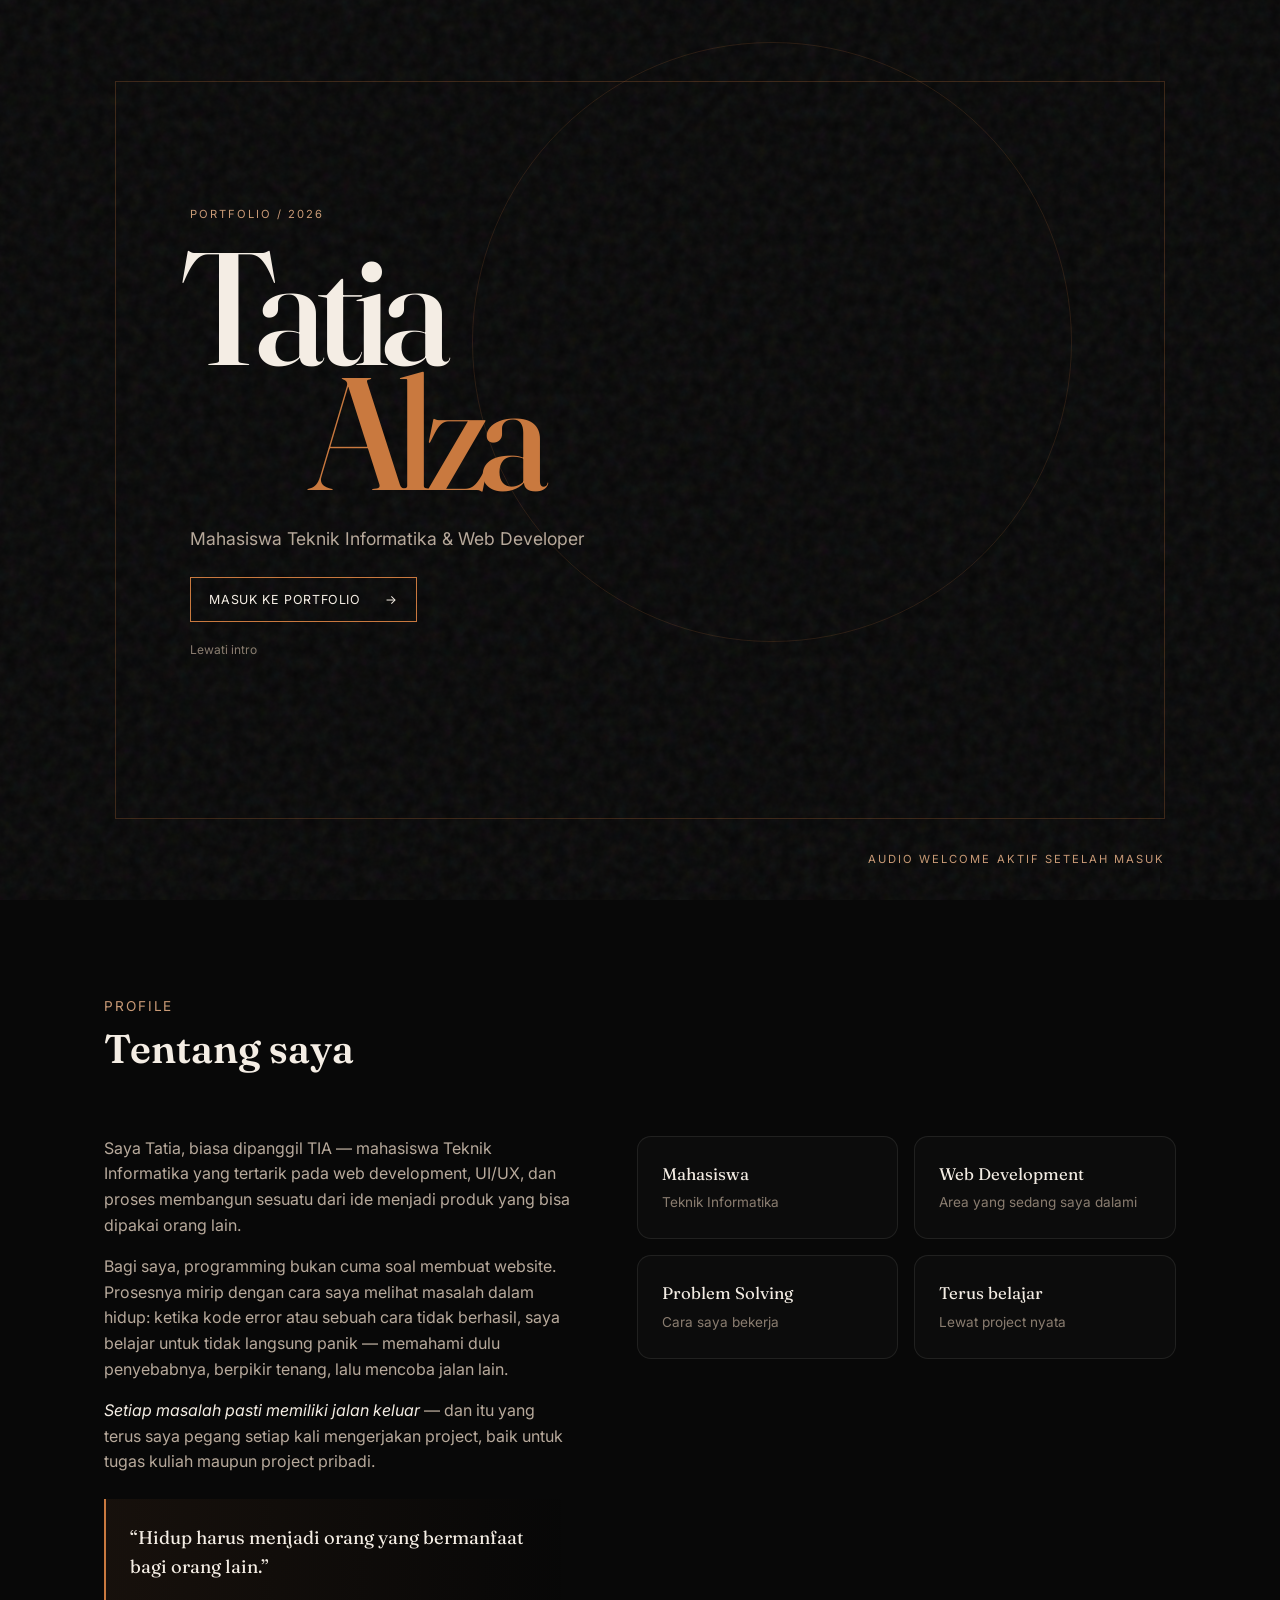
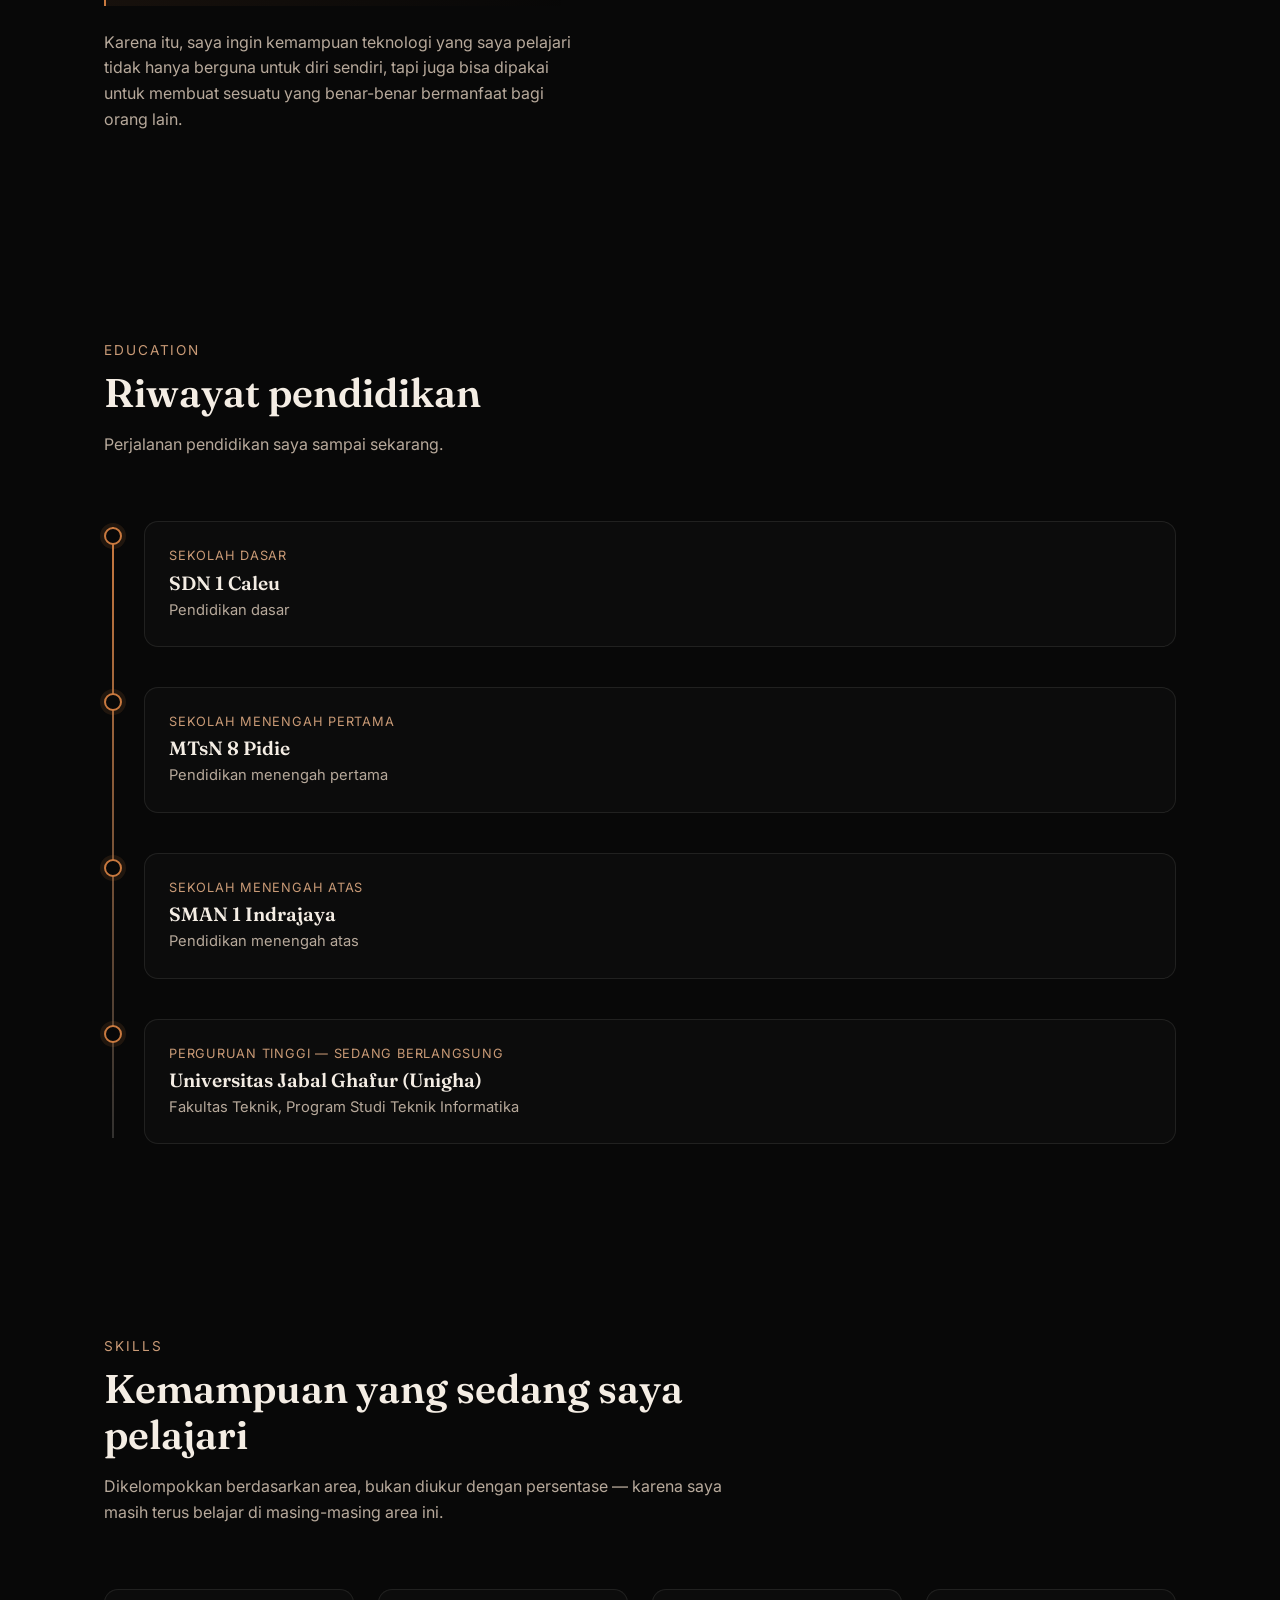
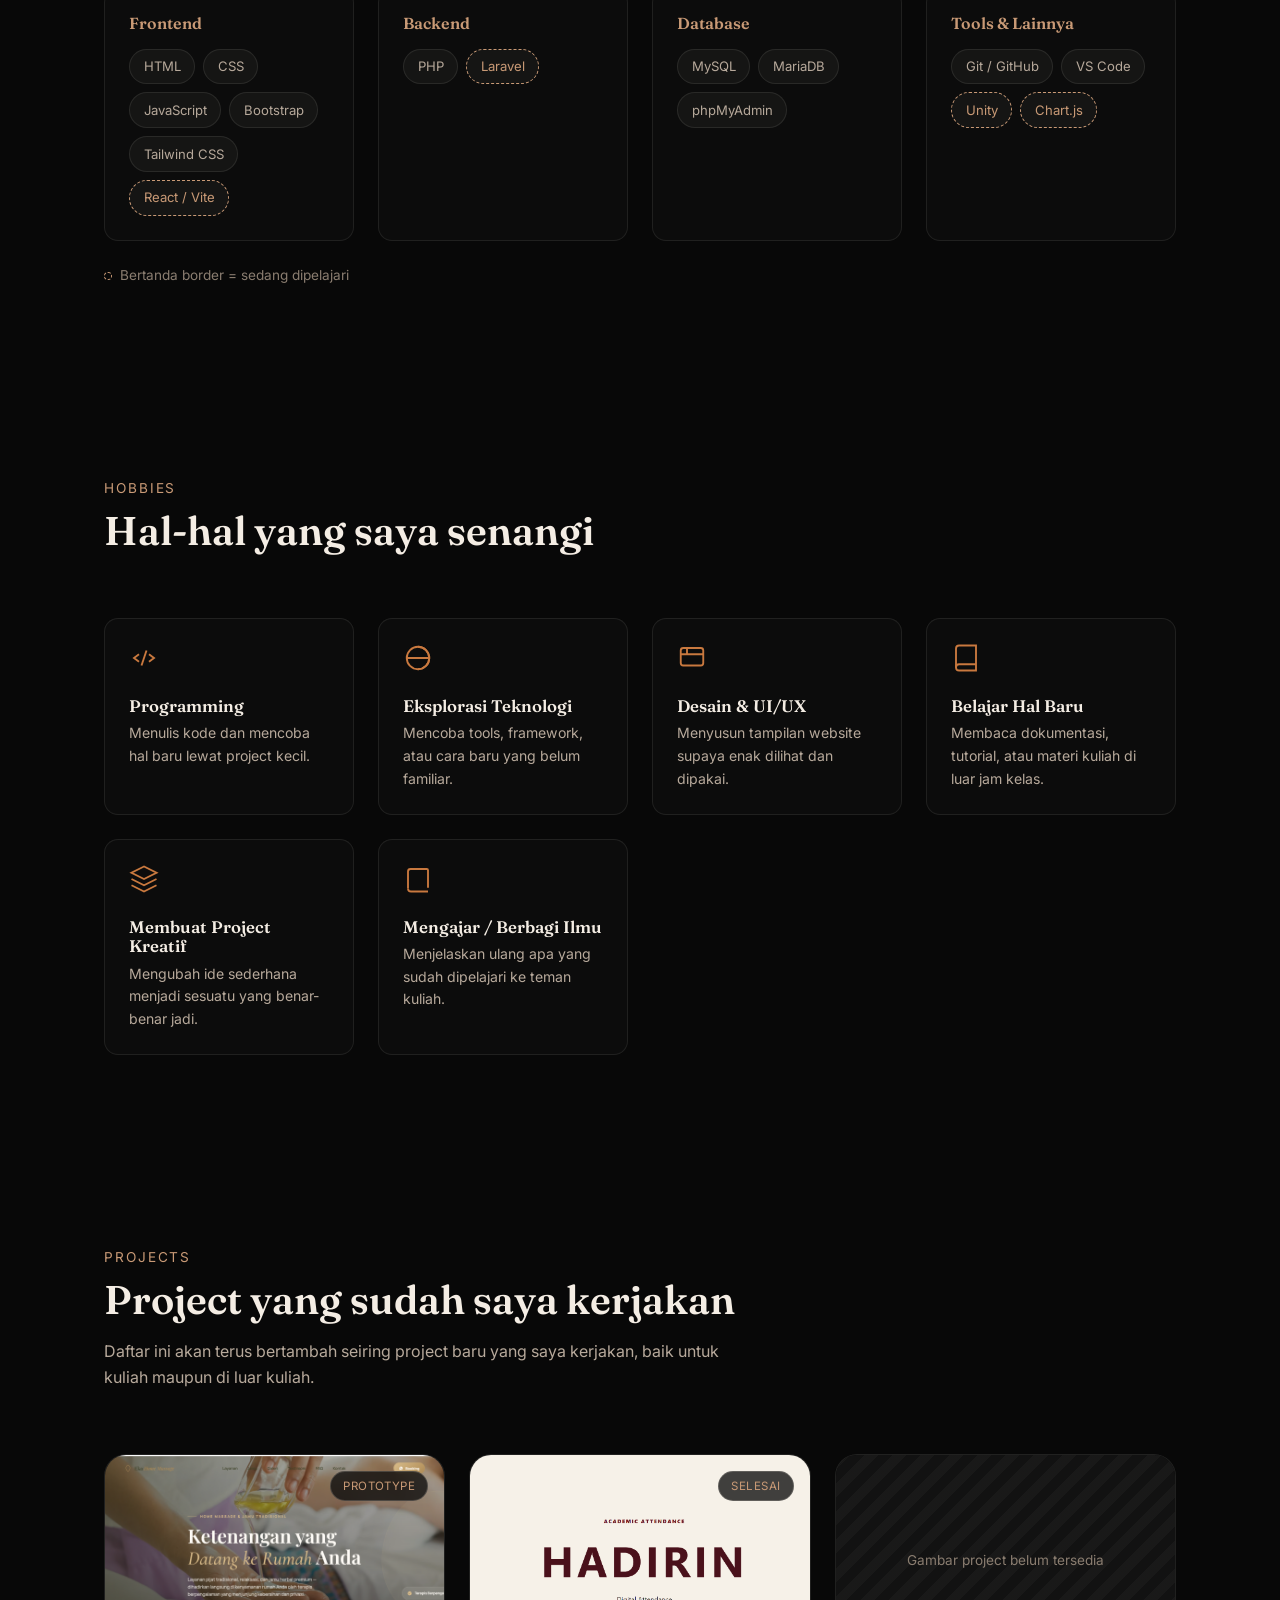
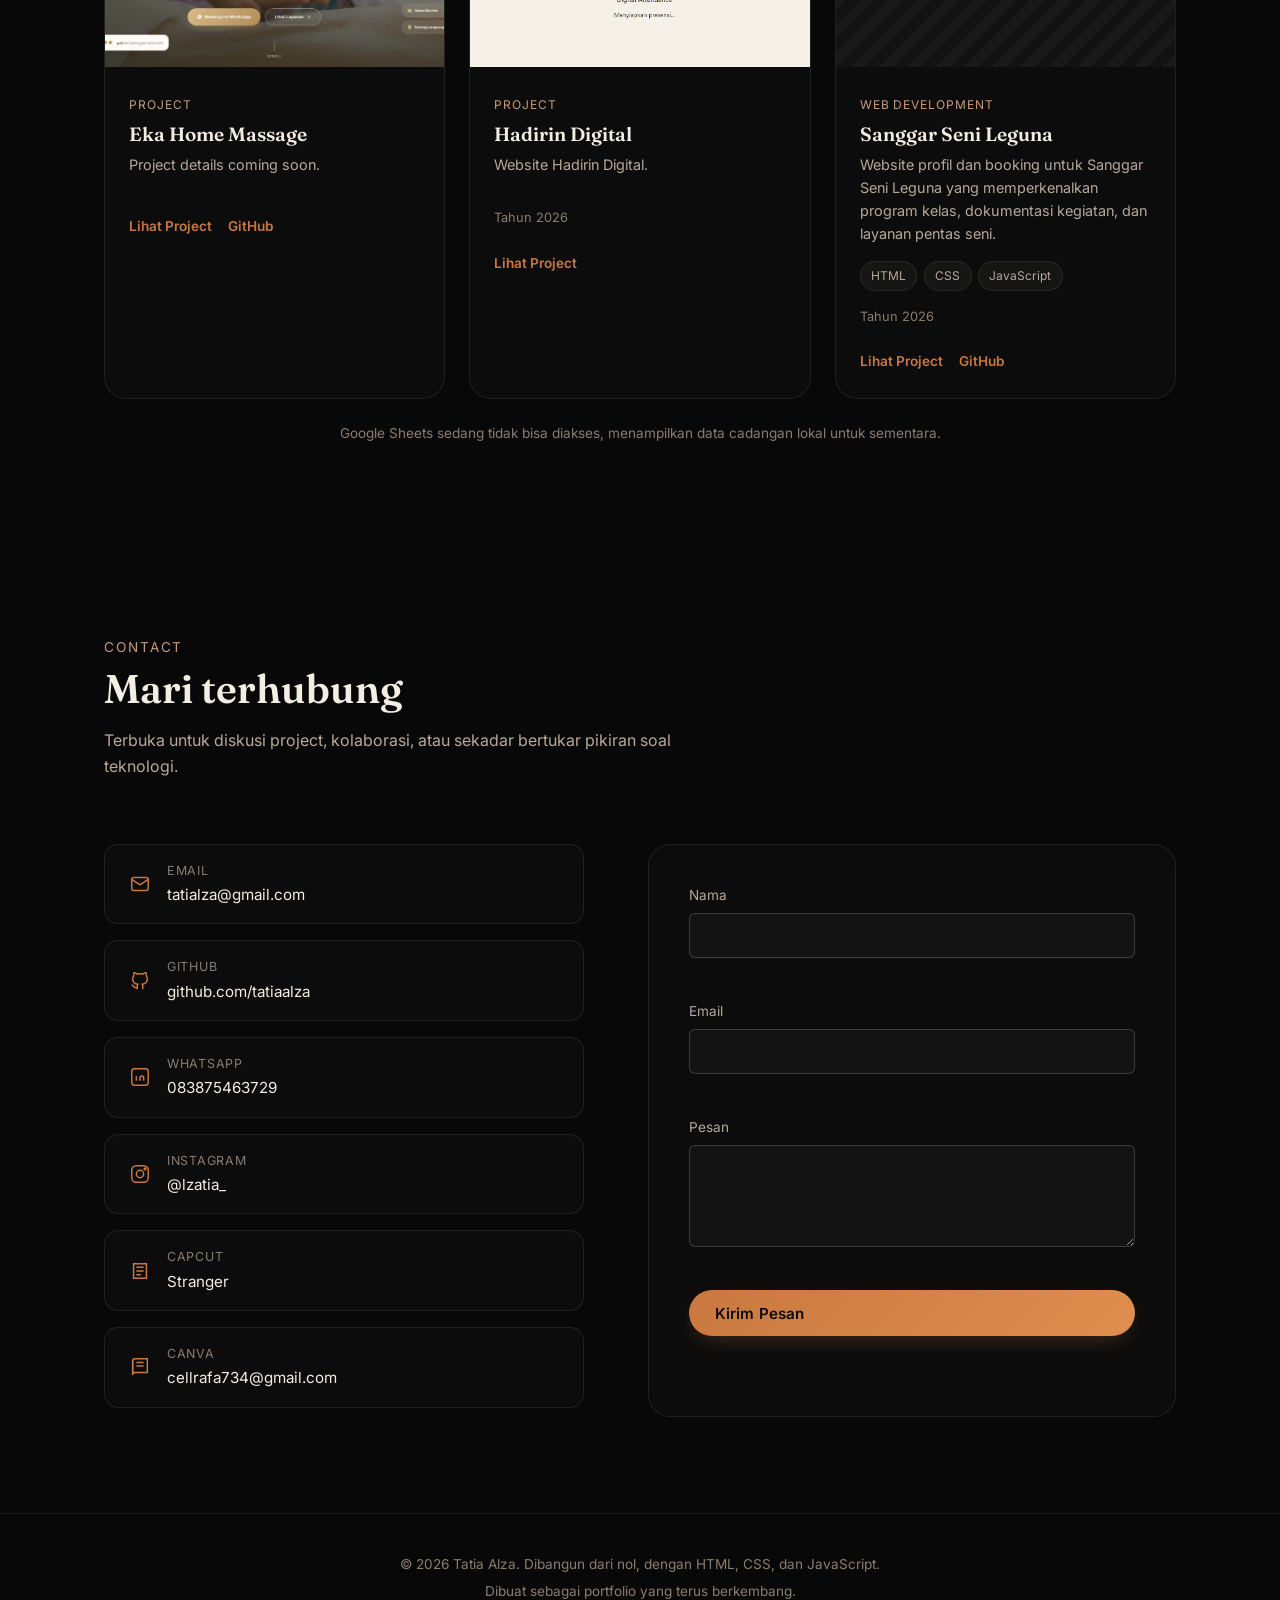
==== commit 3f67280b: "Add cinematic welcome intro" ====
--- a/index.html
+++ b/index.html
@@ -27,6 +27,24 @@
 <body>
 
   <a href="#main-content" class="visually-hidden">Lewati ke konten utama</a>
+
+  <section class="welcome-intro" data-welcome-intro aria-label="Intro portfolio">
+    <div class="welcome-intro__grain" aria-hidden="true"></div>
+    <div class="welcome-intro__content">
+      <p class="welcome-intro__eyebrow">Portfolio / 2026</p>
+      <h1 class="welcome-intro__title" aria-label="Tatia Alza">
+        <span>Tatia</span>
+        <span>Alza</span>
+      </h1>
+      <p class="welcome-intro__message">Mahasiswa Teknik Informatika &amp; Web Developer</p>
+      <button class="welcome-intro__enter" type="button" data-welcome-enter>
+        <span>Masuk ke portfolio</span>
+        <span aria-hidden="true">&rarr;</span>
+      </button>
+      <button class="welcome-intro__skip" type="button" data-welcome-skip>Lewati intro</button>
+    </div>
+    <p class="welcome-intro__audio-note">Audio welcome aktif setelah masuk</p>
+  </section>
 
   <header class="navbar">
     <div class="container navbar__inner">
--- a/css/style.css
+++ b/css/style.css
@@ -89,6 +89,222 @@
   -webkit-font-smoothing: antialiased;
   overflow-x: hidden;
   position: relative;
+}
+
+body.intro-is-open {
+  overflow: hidden;
+}
+
+.welcome-intro {
+  position: fixed;
+  inset: 0;
+  z-index: 2000;
+  display: grid;
+  place-items: center;
+  overflow: hidden;
+  isolation: isolate;
+  background: #070707;
+  opacity: 1;
+  visibility: visible;
+  transition: opacity 700ms var(--ease), visibility 700ms;
+}
+
+.welcome-intro.is-closing {
+  opacity: 0;
+  visibility: hidden;
+  pointer-events: none;
+}
+
+.welcome-intro__grain {
+  position: absolute;
+  inset: -50%;
+  z-index: -1;
+  opacity: 0.14;
+  pointer-events: none;
+  background-image: url("data:image/svg+xml,%3Csvg viewBox='0 0 180 180' xmlns='http://www.w3.org/2000/svg'%3E%3Cfilter id='n'%3E%3CfeTurbulence type='fractalNoise' baseFrequency='.8' numOctaves='4' stitchTiles='stitch'/%3E%3C/filter%3E%3Crect width='100%25' height='100%25' filter='url(%23n)' opacity='.55'/%3E%3C/svg%3E");
+  animation: welcome-grain 0.2s steps(2) infinite;
+}
+
+.welcome-intro::before,
+.welcome-intro::after {
+  position: absolute;
+  content: "";
+  pointer-events: none;
+}
+
+.welcome-intro::before {
+  inset: 9%;
+  border: 1px solid rgba(201, 121, 63, 0.25);
+}
+
+.welcome-intro::after {
+  width: min(50vw, 600px);
+  height: min(50vw, 600px);
+  border: 1px solid rgba(201, 121, 63, 0.16);
+  border-radius: 50%;
+  transform: translate(22%, -18%);
+}
+
+.welcome-intro__content {
+  display: flex;
+  width: min(100% - 3rem, 900px);
+  flex-direction: column;
+  align-items: flex-start;
+  transform: translateY(-1rem);
+}
+
+.welcome-intro__eyebrow,
+.welcome-intro__audio-note {
+  color: var(--color-accent-soft);
+  font-size: 0.7rem;
+  letter-spacing: 0.18em;
+  line-height: 1.4;
+  text-transform: uppercase;
+}
+
+.welcome-intro__eyebrow {
+  margin-bottom: 1.5rem;
+  animation: welcome-fade-up 900ms 150ms both var(--ease);
+}
+
+.welcome-intro__title {
+  display: flex;
+  margin-left: -0.06em;
+  flex-direction: column;
+  color: var(--color-text);
+  font-family: var(--font-display);
+  font-size: clamp(4.5rem, 13vw, 10rem);
+  font-weight: 500;
+  letter-spacing: -0.06em;
+  line-height: 0.78;
+  animation: welcome-title-in 1500ms 250ms both var(--ease);
+}
+
+.welcome-intro__title span:last-child {
+  color: var(--color-accent);
+  padding-left: 0.8em;
+}
+
+.welcome-intro__message {
+  max-width: 28rem;
+  margin-top: 1.8rem;
+  color: var(--color-text-muted);
+  font-size: clamp(0.9rem, 1.5vw, 1.1rem);
+  animation: welcome-fade-up 900ms 500ms both var(--ease);
+}
+
+.welcome-intro__enter {
+  display: flex;
+  min-width: 210px;
+  margin-top: 1.5rem;
+  align-items: center;
+  justify-content: space-between;
+  gap: 1.5rem;
+  padding: 0.9rem 1.15rem;
+  border: 1px solid var(--color-accent);
+  color: var(--color-text);
+  font-size: 0.78rem;
+  letter-spacing: 0.05em;
+  text-transform: uppercase;
+  transition: background-color 250ms ease, color 250ms ease, transform 250ms ease;
+  animation: welcome-fade-up 900ms 650ms both var(--ease);
+}
+
+.welcome-intro__enter:hover {
+  background: var(--color-accent);
+  color: #090909;
+  transform: translateX(5px);
+}
+
+.welcome-intro__skip {
+  margin-top: 1rem;
+  padding: 0.25rem 0;
+  color: var(--color-text-faint);
+  font-size: 0.75rem;
+  transition: color 200ms ease;
+  animation: welcome-fade-up 900ms 800ms both var(--ease);
+}
+
+.welcome-intro__skip:hover {
+  color: var(--color-text);
+}
+
+.welcome-intro__audio-note {
+  position: absolute;
+  right: 9%;
+  bottom: 2rem;
+}
+
+@keyframes welcome-title-in {
+  from {
+    opacity: 0;
+    transform: scale(1.25) translateY(20px);
+  }
+
+  to {
+    opacity: 1;
+    transform: scale(1) translateY(0);
+  }
+}
+
+@keyframes welcome-fade-up {
+  from {
+    opacity: 0;
+    transform: translateY(18px);
+  }
+
+  to {
+    opacity: 1;
+    transform: translateY(0);
+  }
+}
+
+@keyframes welcome-grain {
+  0% {
+    transform: translate(0, 0);
+  }
+
+  25% {
+    transform: translate(2%, -1%);
+  }
+
+  50% {
+    transform: translate(-1%, 2%);
+  }
+
+  75% {
+    transform: translate(1%, 1%);
+  }
+
+  100% {
+    transform: translate(-2%, -1%);
+  }
+}
+
+@media (max-width: 600px) {
+  .welcome-intro::before {
+    inset: 1.25rem;
+  }
+
+  .welcome-intro::after {
+    width: 80vw;
+    height: 80vw;
+    transform: translate(10%, -35%);
+  }
+
+  .welcome-intro__content {
+    width: min(100% - 2.5rem, 900px);
+  }
+
+  .welcome-intro__title {
+    font-size: clamp(4rem, 20vw, 7rem);
+  }
+
+  .welcome-intro__audio-note {
+    right: auto;
+    bottom: 1.5rem;
+    left: 1.25rem;
+  }
 }
 
 /* soft cinematic vignette + grain-less gradient wash behind the whole page */
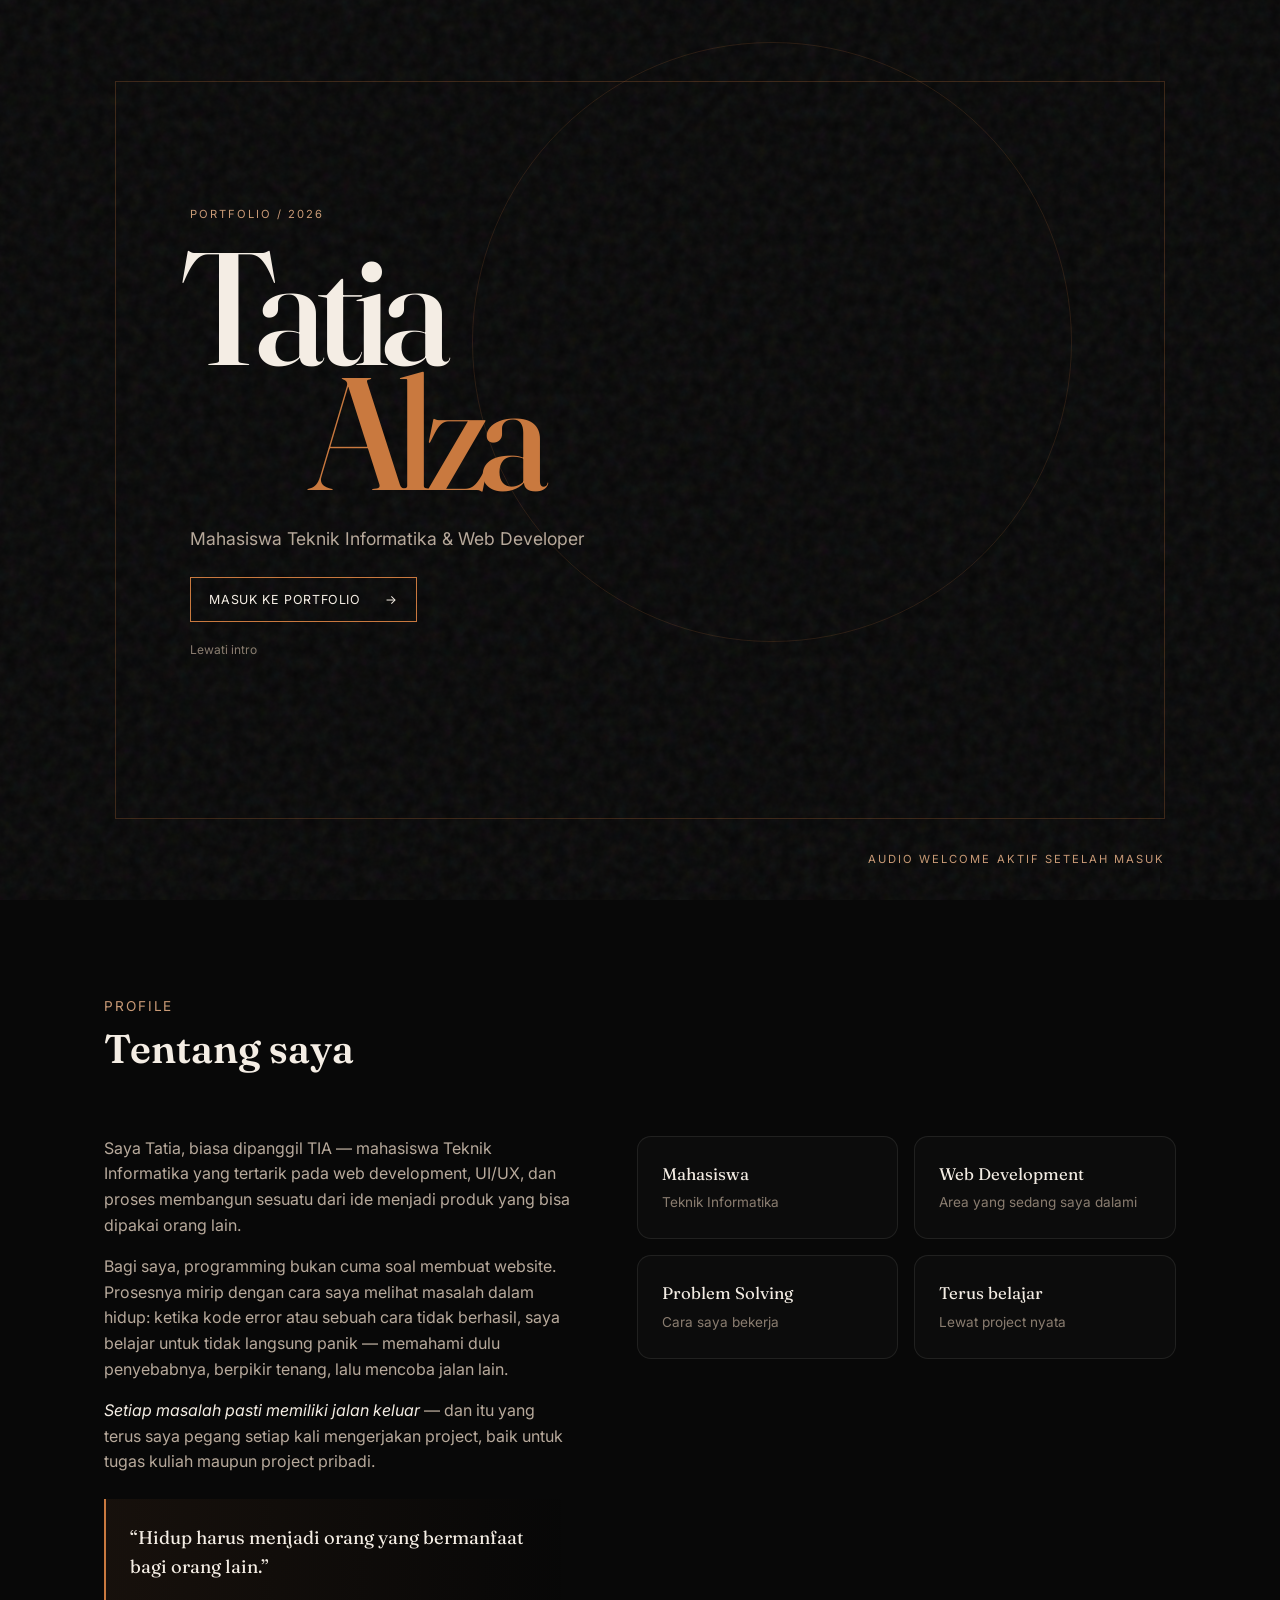
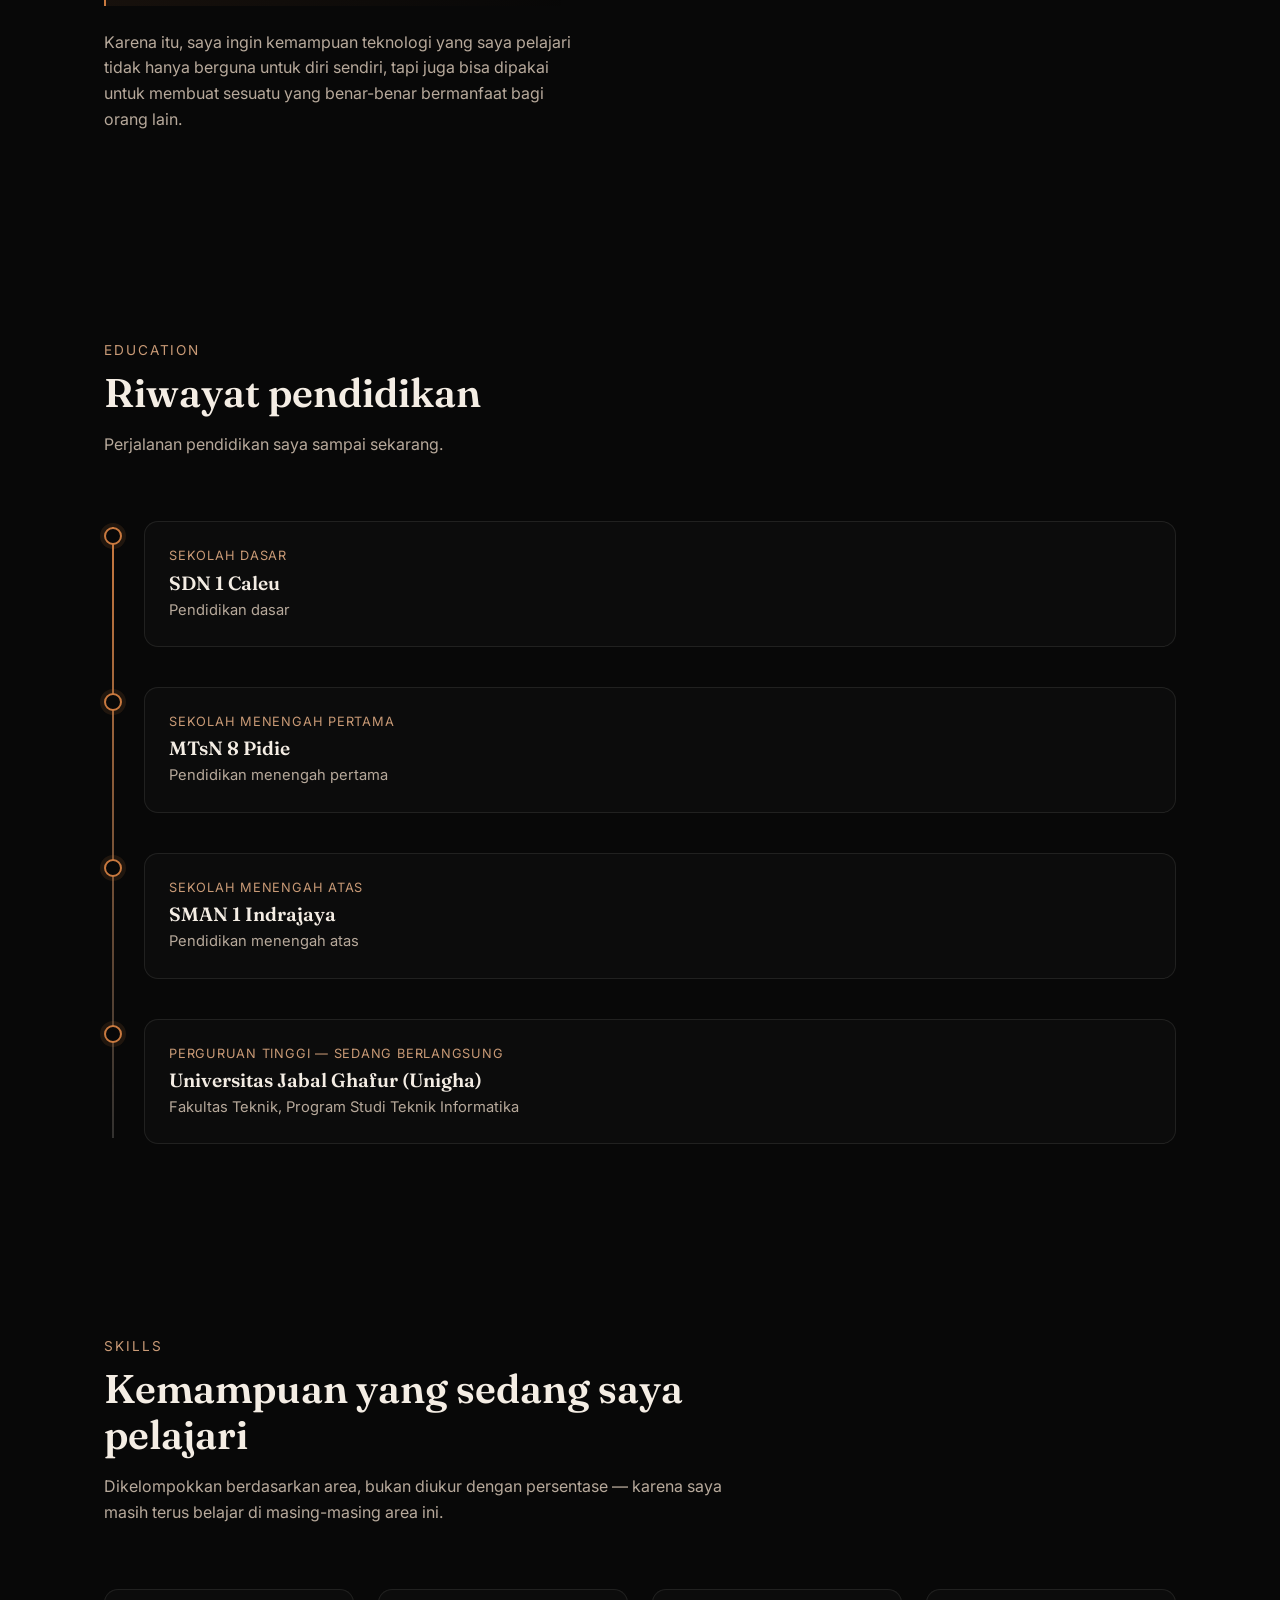
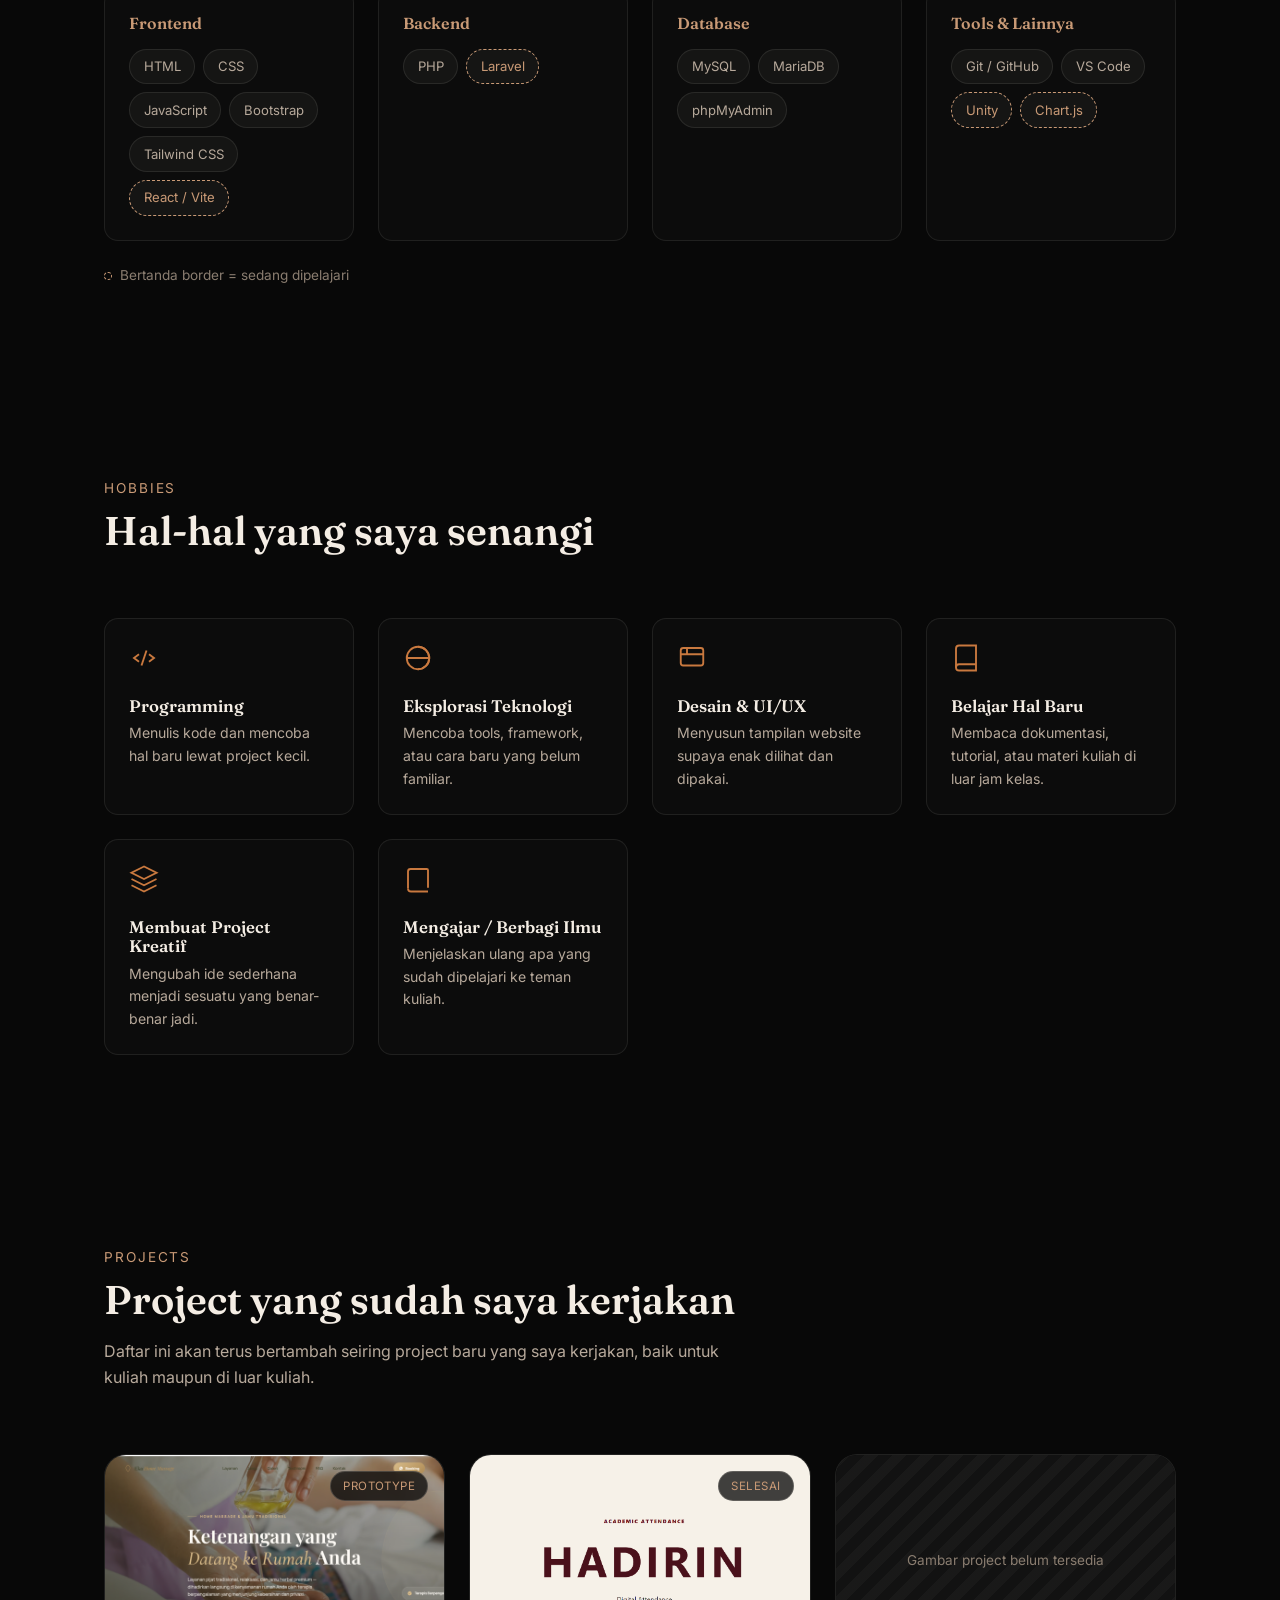
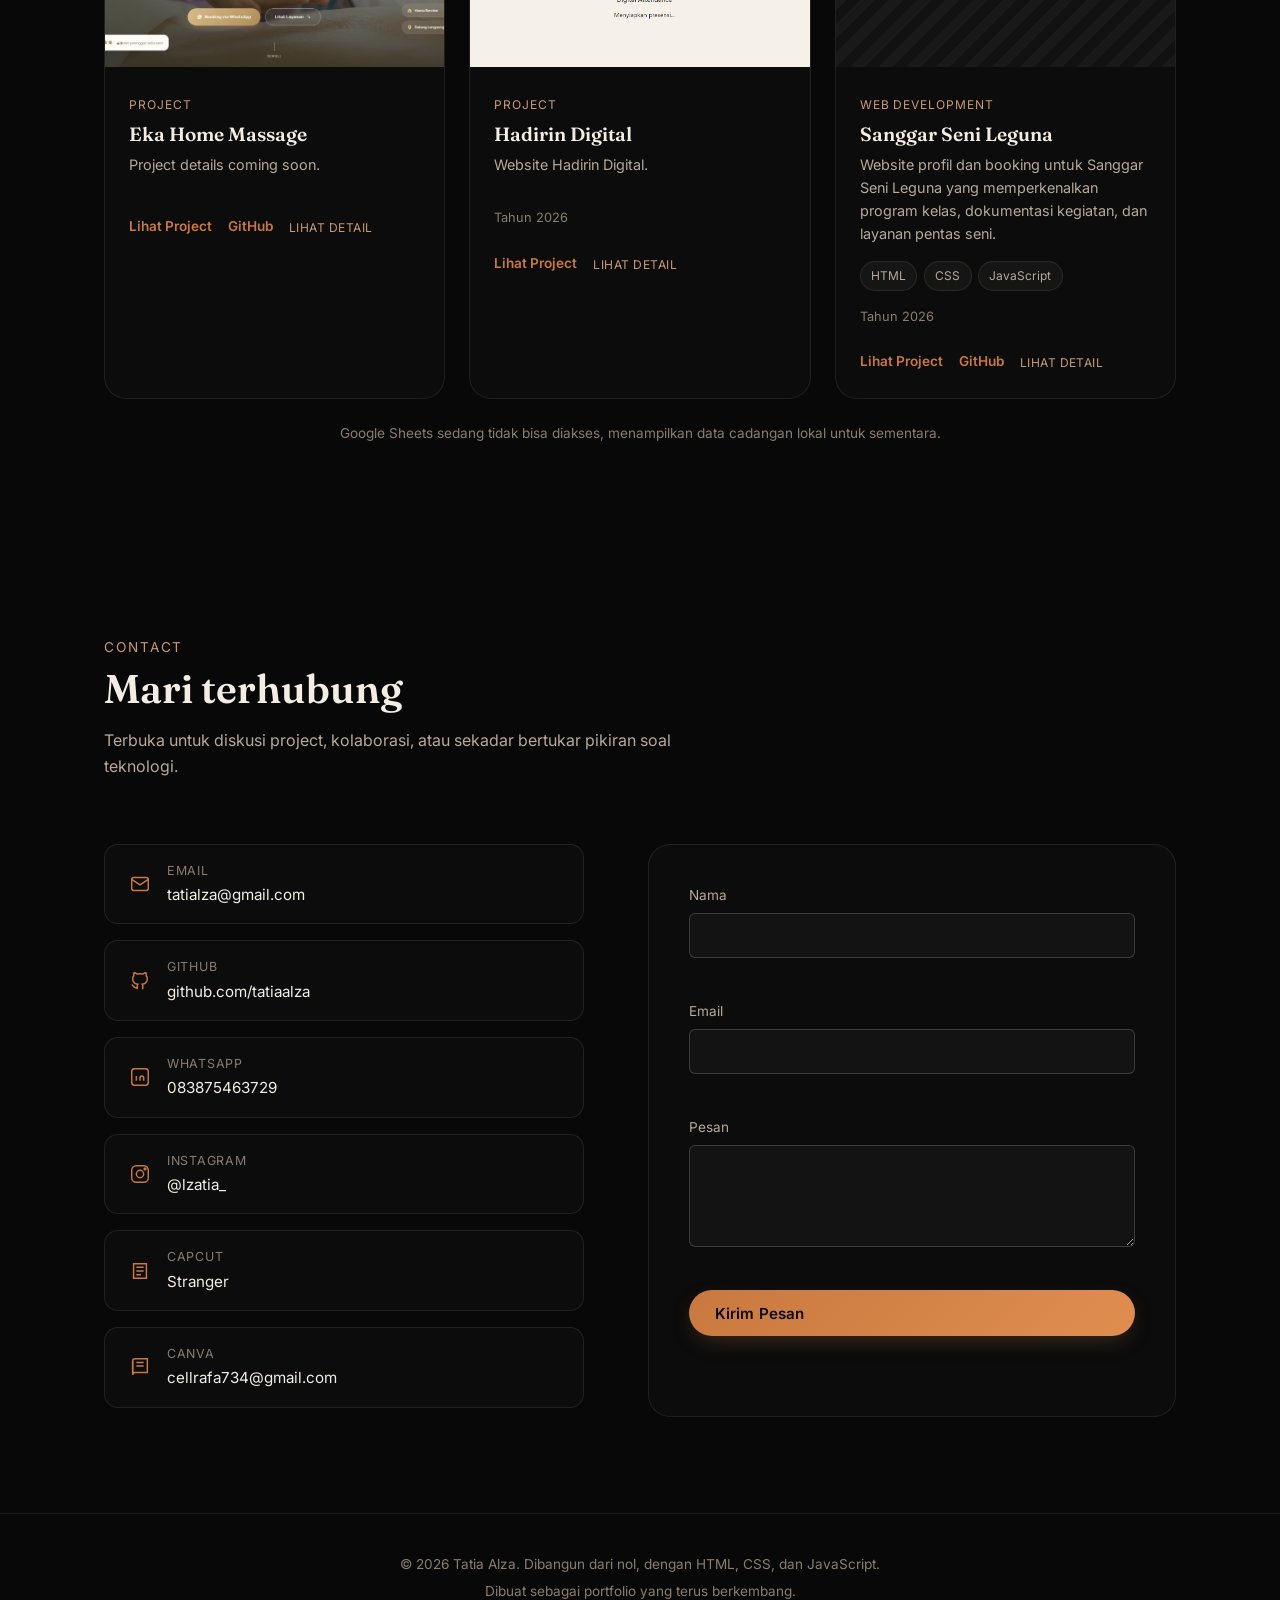
==== commit 9ed397bb: "Add project case study details" ====
--- a/index.html
+++ b/index.html
@@ -21,7 +21,7 @@
     href="https://fonts.googleapis.com/css2?family=Fraunces:opsz,wght@9..144,500;9..144,600;9..144,700&family=Inter:wght@400;500;600;700&display=swap"
     rel="stylesheet" />
 
-  <link rel="stylesheet" href="css/style.css" />
+  <link rel="stylesheet" href="css/style.css?v=case-study" />
 </head>
 
 <body>
@@ -507,6 +507,22 @@
     </div>
   </div>
 
+  <div class="project-modal" data-project-modal aria-hidden="true">
+    <div class="project-modal__backdrop" data-project-modal-close></div>
+    <article class="project-modal__box" role="dialog" aria-modal="true" aria-labelledby="project-modal-title">
+      <button class="project-modal__close" type="button" data-project-modal-close
+        aria-label="Tutup detail project">&times;</button>
+      <div class="project-modal__image" data-project-modal-image></div>
+      <div class="project-modal__content">
+        <p class="project-modal__category" data-project-modal-category></p>
+        <h2 id="project-modal-title" class="project-modal__title" data-project-modal-title></h2>
+        <p class="project-modal__description" data-project-modal-description></p>
+        <div class="project-modal__facts" data-project-modal-facts></div>
+        <div class="project-modal__links" data-project-modal-links></div>
+      </div>
+    </article>
+  </div>
+
   <footer class="footer">
     <div class="container footer__inner">
       <p>© <span id="year"></span> Tatia Alza. Dibangun dari nol, dengan HTML, CSS, dan JavaScript.</p>
@@ -524,7 +540,7 @@
   <script>document.getElementById("year").textContent = new Date().getFullYear();</script>
   <script src="js/config.js"></script>
   <script src="js/project-data.js"></script>
-  <script src="js/projects.js"></script>
+  <script src="js/projects.js?v=case-study"></script>
   <script src="js/script.js"></script>
   <script src="js/effects.js"></script>
 </body>
--- a/css/style.css
+++ b/css/style.css
@@ -1189,6 +1189,191 @@
   font-size: 0.85rem;
   color: var(--color-text-faint);
   text-align: center;
+}
+
+body.project-modal-open {
+  overflow: hidden;
+}
+
+.project-modal {
+  position: fixed;
+  inset: 0;
+  z-index: 1800;
+  display: grid;
+  place-items: center;
+  padding: 1.5rem;
+  opacity: 0;
+  visibility: hidden;
+  transition: opacity 300ms ease, visibility 300ms;
+}
+
+.project-modal.is-open {
+  opacity: 1;
+  visibility: visible;
+}
+
+.project-modal__backdrop {
+  position: absolute;
+  inset: 0;
+  background: rgba(4, 4, 4, 0.82);
+  backdrop-filter: blur(10px);
+}
+
+.project-modal__box {
+  position: relative;
+  display: grid;
+  width: min(100%, 880px);
+  max-height: min(720px, calc(100vh - 3rem));
+  grid-template-columns: minmax(220px, 0.9fr) 1.1fr;
+  overflow: auto;
+  border: 1px solid var(--color-border-strong);
+  background: var(--color-surface);
+  box-shadow: 0 24px 80px rgba(0, 0, 0, 0.45);
+  transform: translateY(18px) scale(0.98);
+  transition: transform 350ms var(--ease);
+}
+
+.project-modal.is-open .project-modal__box {
+  transform: translateY(0) scale(1);
+}
+
+.project-modal__close {
+  position: absolute;
+  top: 0.8rem;
+  right: 0.8rem;
+  z-index: 1;
+  width: 2.25rem;
+  height: 2.25rem;
+  border: 1px solid var(--color-border-strong);
+  background: rgba(8, 8, 8, 0.72);
+  color: var(--color-text);
+  font-size: 1.25rem;
+  line-height: 1;
+}
+
+.project-modal__image {
+  min-height: 280px;
+  background: var(--color-bg-alt);
+}
+
+.project-modal__image img {
+  width: 100%;
+  height: 100%;
+  min-height: 280px;
+  object-fit: cover;
+}
+
+.project-modal__image .project-card__placeholder {
+  height: 100%;
+  min-height: 280px;
+}
+
+.project-modal__content {
+  padding: clamp(1.5rem, 4vw, 3rem);
+}
+
+.project-modal__category {
+  color: var(--color-accent-soft);
+  font-size: 0.72rem;
+  letter-spacing: 0.14em;
+  text-transform: uppercase;
+}
+
+.project-modal__title {
+  margin-top: 0.7rem;
+  font-size: clamp(2rem, 5vw, 3.8rem);
+}
+
+.project-modal__description {
+  margin-top: 1rem;
+  color: var(--color-text-muted);
+}
+
+.project-modal__facts {
+  display: grid;
+  gap: 0.9rem;
+  margin-top: 1.75rem;
+}
+
+.project-modal__fact {
+  display: grid;
+  gap: 0.2rem;
+  padding-top: 0.7rem;
+  border-top: 1px solid var(--color-border);
+}
+
+.project-modal__fact span {
+  color: var(--color-text-faint);
+  font-size: 0.68rem;
+  letter-spacing: 0.12em;
+  text-transform: uppercase;
+}
+
+.project-modal__fact strong {
+  color: var(--color-text);
+  font-size: 0.9rem;
+  font-weight: 500;
+}
+
+.project-modal__links {
+  display: flex;
+  flex-wrap: wrap;
+  gap: 0.65rem;
+  margin-top: 2rem;
+}
+
+.project-modal__links a,
+.project-card__details {
+  display: inline-flex;
+  align-items: center;
+  border: 1px solid var(--color-border-strong);
+  color: var(--color-text);
+  font-size: 0.75rem;
+  letter-spacing: 0.04em;
+  text-transform: uppercase;
+  transition: background-color 200ms ease, border-color 200ms ease, color 200ms ease;
+}
+
+.project-modal__links a {
+  padding: 0.7rem 0.9rem;
+}
+
+.project-modal__links a:hover,
+.project-card__details:hover {
+  border-color: var(--color-accent);
+  background: var(--color-accent);
+  color: #090909;
+}
+
+.project-card__details {
+  padding: 0;
+  border: 0;
+  color: var(--color-accent-soft);
+  font-family: inherit;
+}
+
+.project-card__details:hover {
+  border: 0;
+  background: transparent;
+  color: var(--color-accent-hover);
+}
+
+@media (max-width: 680px) {
+  .project-modal {
+    padding: 0.75rem;
+  }
+
+  .project-modal__box {
+    max-height: calc(100vh - 1.5rem);
+    grid-template-columns: 1fr;
+  }
+
+  .project-modal__image,
+  .project-modal__image img,
+  .project-modal__image .project-card__placeholder {
+    min-height: 180px;
+    max-height: 220px;
+  }
 }
 
 .project-card {
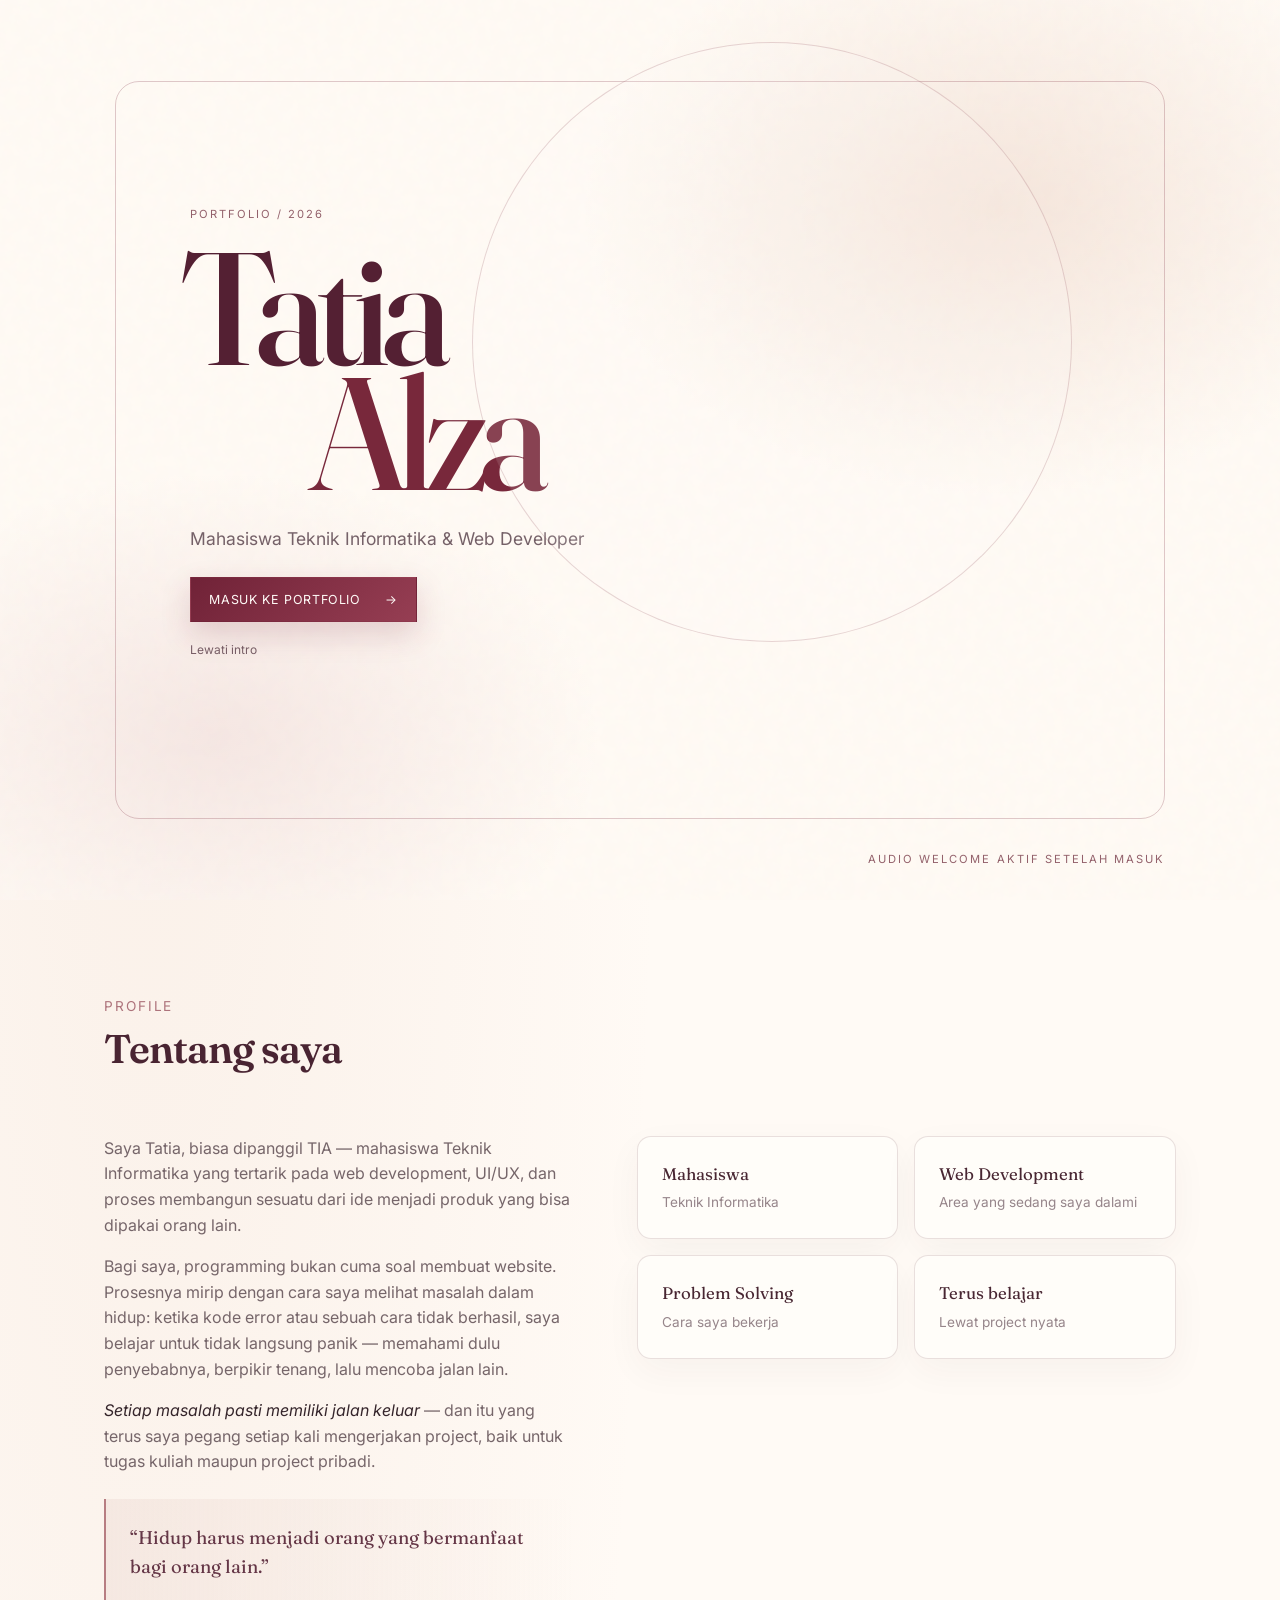
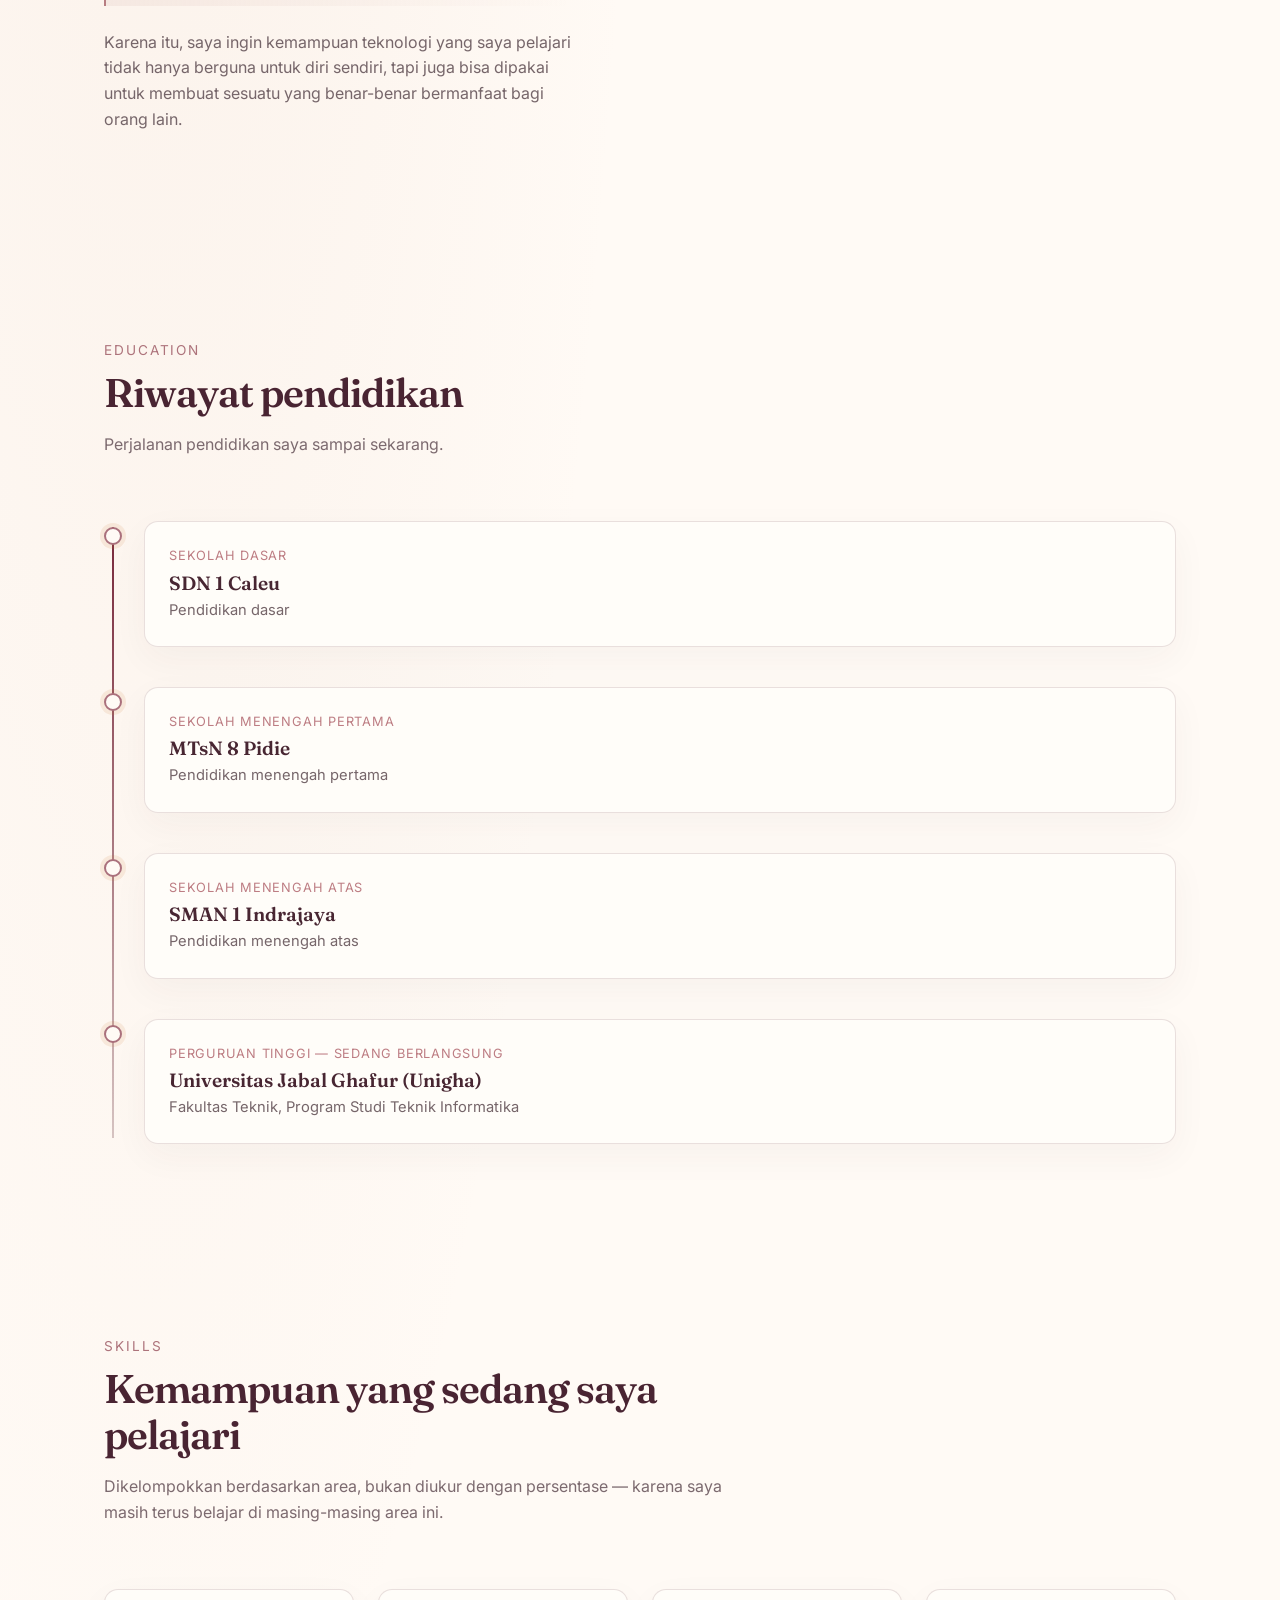
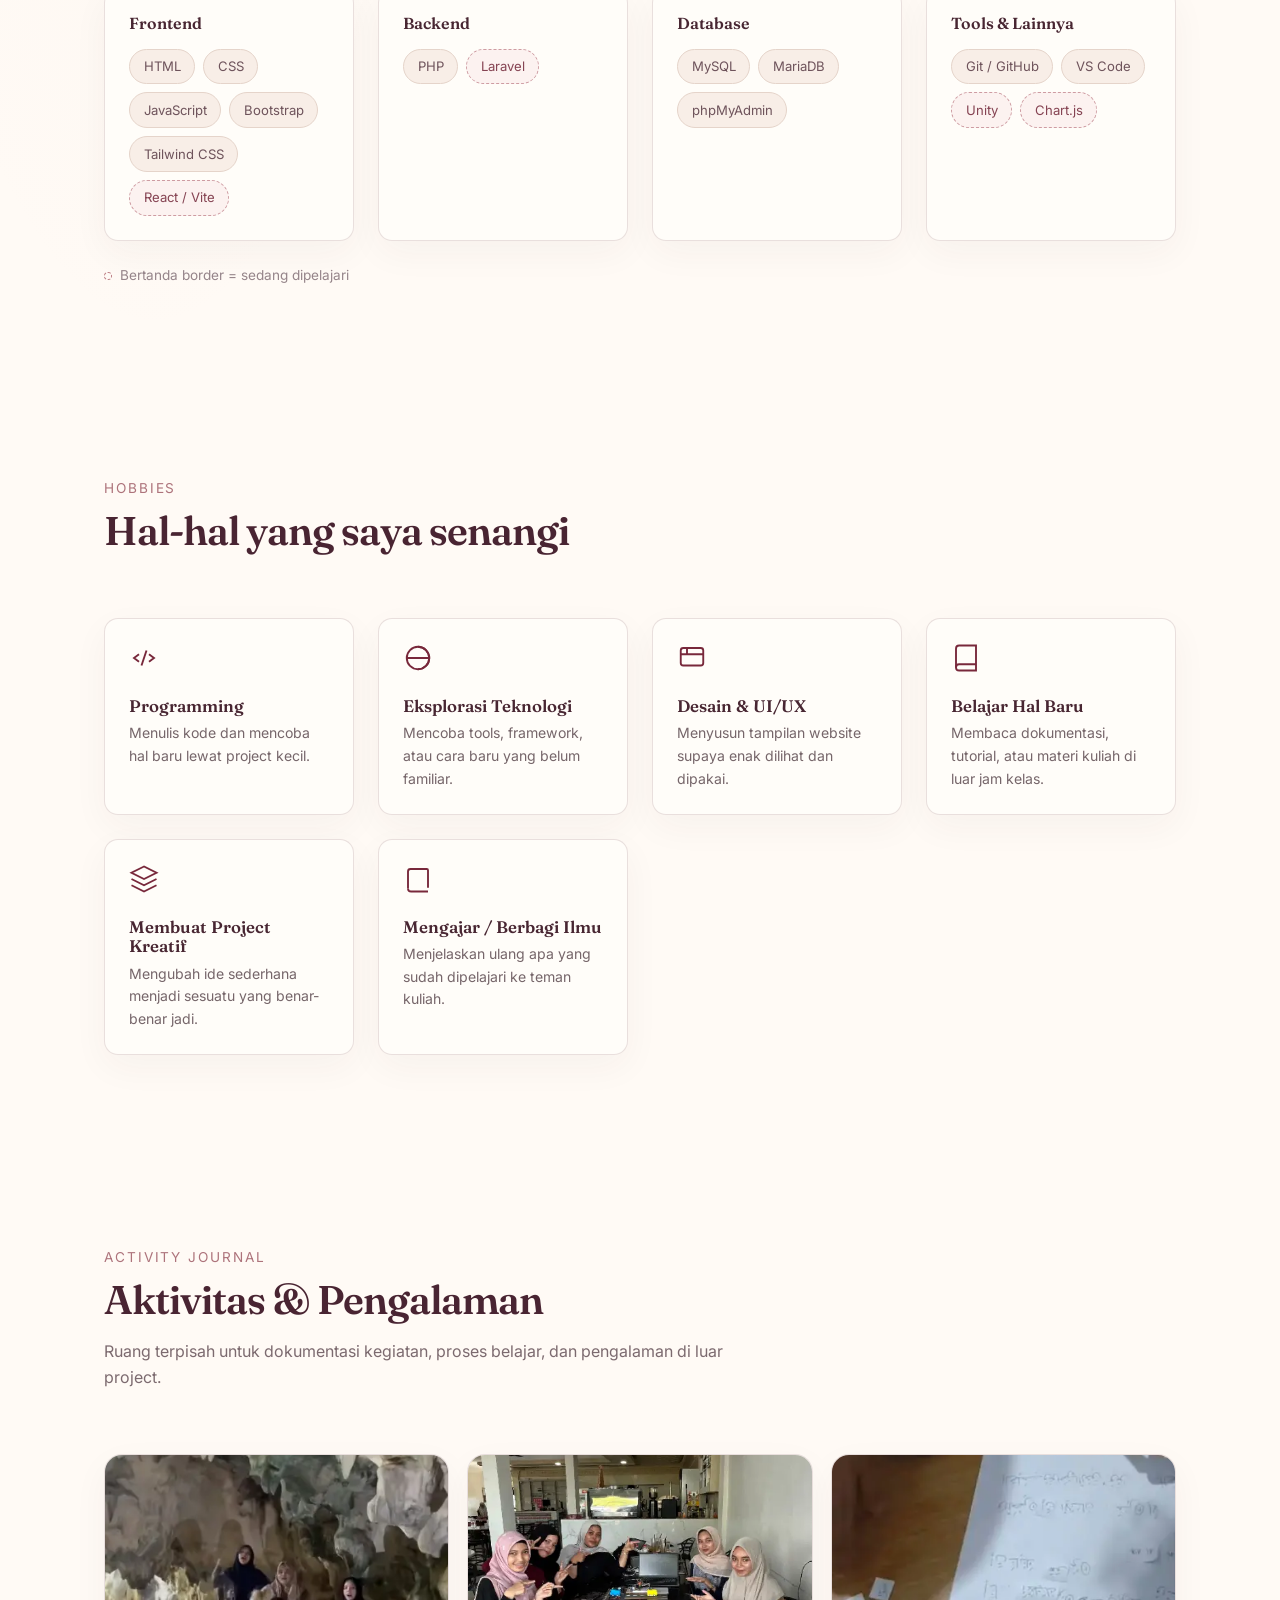
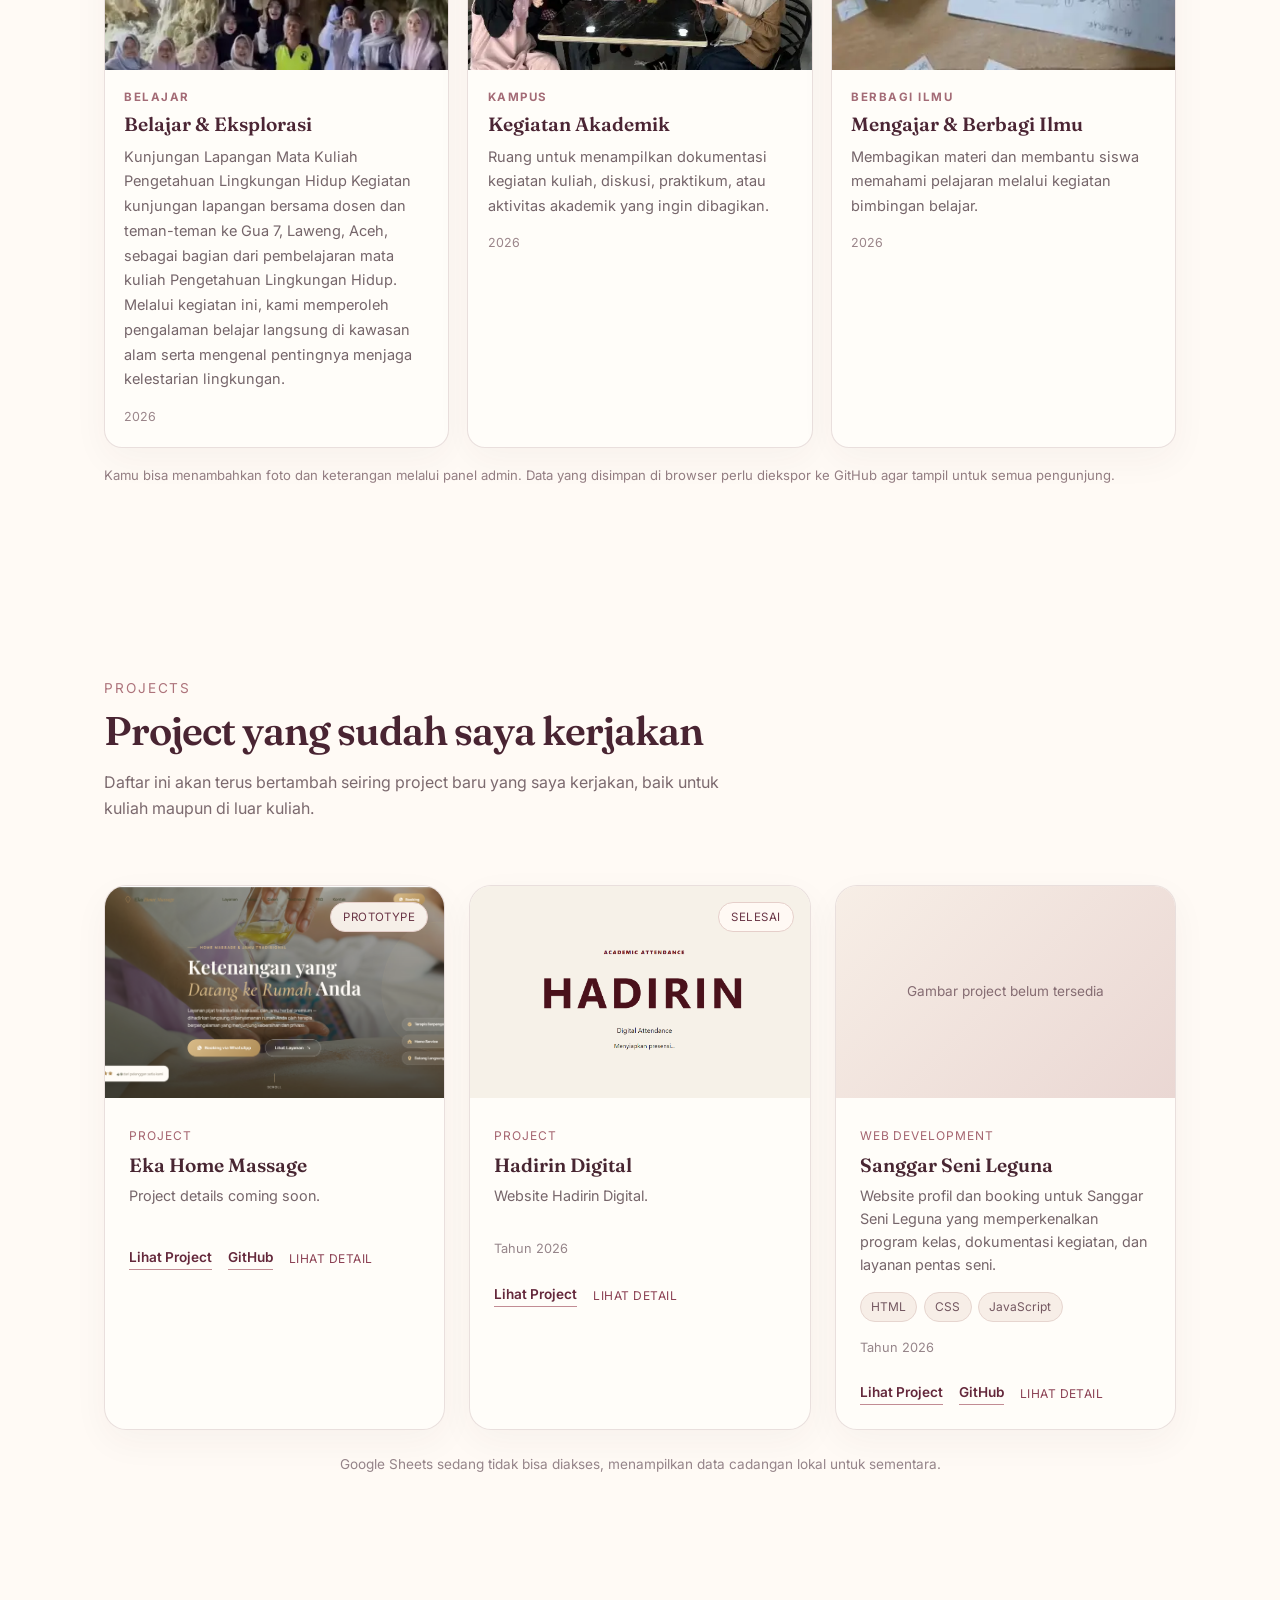
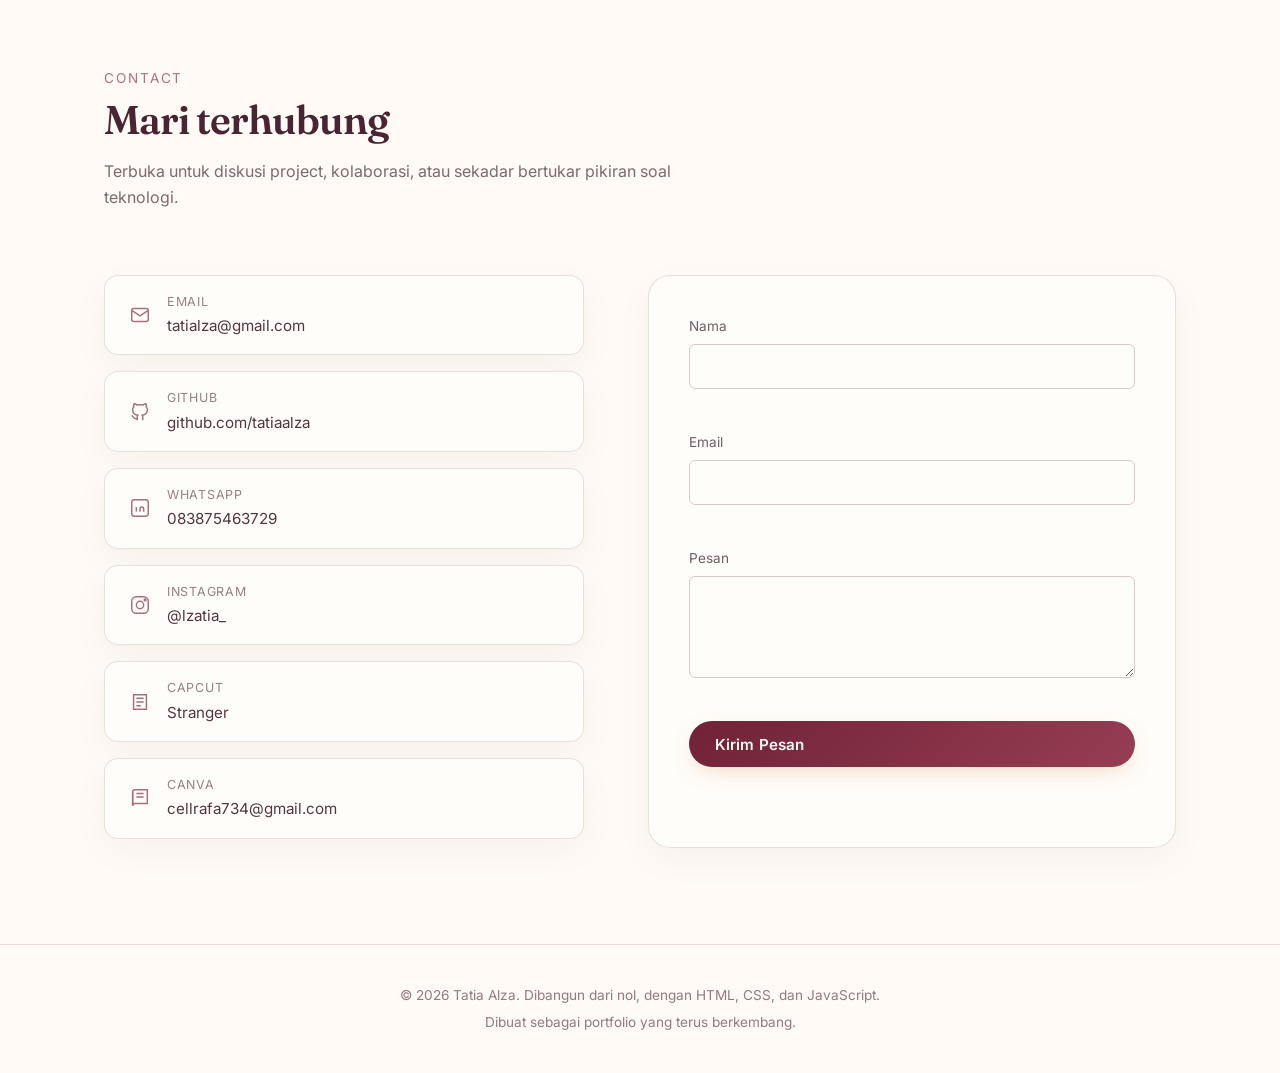
==== commit 253c53f1: "Improve portfolio responsive design and add activities" ====
--- a/index.html
+++ b/index.html
@@ -7,7 +7,7 @@
   <title>Tatia Alza (TIA) — Mahasiswa Teknik Informatika & Web Developer</title>
   <meta name="description"
     content="Portfolio Tatia Alza (TIA), mahasiswa Teknik Informatika yang senang membangun website, belajar teknologi baru, dan memecahkan masalah lewat pemrograman." />
-  <meta name="theme-color" content="#080808" />
+  <meta name="theme-color" content="#fffaf5" />
 
   <!-- Open Graph dasar -->
   <meta property="og:title" content="Tatia Alza (TIA) — Web Developer" />
@@ -22,6 +22,7 @@
     rel="stylesheet" />
 
   <link rel="stylesheet" href="css/style.css?v=case-study" />
+  <link rel="stylesheet" href="css/portfolio-refresh.css" />
 </head>
 
 <body>
@@ -56,6 +57,7 @@
         <a href="#education">Education</a>
         <a href="#skills">Skills</a>
         <a href="#hobbies">Hobbies</a>
+          <a href="#activities">Aktivitas</a>
         <a href="#projects">Projects</a>
         <a href="#contact">Contact</a>
       </nav>
@@ -71,6 +73,7 @@
       <a href="#education">Education</a>
       <a href="#skills">Skills</a>
       <a href="#hobbies">Hobbies</a>
+          <a href="#activities">Aktivitas</a>
       <a href="#projects">Projects</a>
       <a href="#contact">Contact</a>
     </nav>
@@ -369,6 +372,18 @@
       </div>
     </section>
 
+        <!-- ============================= ACTIVITIES ============================= -->
+    <section id="activities">
+      <div class="container">
+        <div class="section-head reveal">
+          <p class="section-kicker">Activity Journal</p>
+          <h2 class="section-title">Aktivitas &amp; Pengalaman</h2>
+          <p class="section-sub">Ruang terpisah untuk dokumentasi kegiatan, proses belajar, dan pengalaman di luar project.</p>
+        </div>
+        <div class="activities__grid" data-activities-grid aria-live="polite"></div>
+        <p class="activities__note">Kamu bisa menambahkan foto dan keterangan melalui panel admin. Data yang disimpan di browser perlu diekspor ke GitHub agar tampil untuk semua pengunjung.</p>
+      </div>
+    </section>
     <!-- ============================= PROJECTS ============================= -->
     <section id="projects">
       <div class="container">
@@ -543,6 +558,8 @@
   <script src="js/projects.js?v=case-study"></script>
   <script src="js/script.js"></script>
   <script src="js/effects.js"></script>
+  <script src="js/activities-data.js"></script>
+  <script src="js/activities.js"></script>
 </body>
 
 </html>
--- a/css/portfolio-refresh.css
+++ b/css/portfolio-refresh.css
@@ -0,0 +1,256 @@
+/* TIA Portfolio Refresh — additive layer, original css/style.css is preserved. */
+:root {
+  --color-bg: #fffaf5;
+  --color-bg-alt: #f8f0e8;
+  --color-surface: #fffdf9;
+  --color-surface-hover: #fff4eb;
+  --color-border: rgba(100, 45, 54, .14);
+  --color-border-strong: rgba(100, 45, 54, .26);
+  --color-text: #35252b;
+  --color-text-muted: #76656a;
+  --color-text-faint: #96858a;
+  --color-accent: #78283b;
+  --color-accent-hover: #963c51;
+  --color-accent-soft: #bd7d83;
+  --color-focus: #c99d72;
+  --ease: cubic-bezier(.22, 1, .36, 1);
+}
+
+html { scroll-padding-top: 5.5rem; }
+body,
+.admin-body {
+  background:
+    radial-gradient(ellipse at 12% 4%, rgba(224, 187, 164, .16), transparent 32rem),
+    var(--color-bg);
+  color: var(--color-text);
+}
+body::selection { background: #ead0d2; color: #40232c; }
+
+/* Soft, light welcome screen instead of the old near-black intro. */
+.welcome-intro {
+  background:
+    radial-gradient(ellipse at 78% 23%, rgba(225, 188, 170, .34), transparent 26rem),
+    radial-gradient(ellipse at 17% 82%, rgba(193, 128, 135, .16), transparent 24rem),
+    #fffaf4;
+  color: var(--color-text);
+}
+.welcome-intro__grain { opacity: .035; }
+.welcome-intro::before { border-color: rgba(120, 40, 59, .24); border-radius: 1.5rem; }
+.welcome-intro::after { border-color: rgba(120, 40, 59, .18); background: rgba(255, 255, 255, .12); }
+.welcome-intro__eyebrow,
+.welcome-intro__audio-note { color: #93616b; }
+.welcome-intro__title { color: #542033; text-shadow: none; }
+.welcome-intro__message { color: #756168; }
+.welcome-intro__enter { background: var(--color-accent); color: #fffaf5; box-shadow: 0 12px 30px rgba(120, 40, 59, .18); }
+.welcome-intro__enter:hover { background: var(--color-accent-hover); }
+.welcome-intro__skip { color: #775d65; }
+
+.navbar {
+  background: rgba(255, 250, 245, .9);
+  border-bottom: 1px solid var(--color-border);
+  box-shadow: 0 8px 26px rgba(91, 48, 57, .035);
+  backdrop-filter: blur(18px);
+}
+.navbar__brand { color: #562437; }
+.navbar__brand span { color: #b77d82; }
+.navbar__links a,
+.navbar__mobile a { color: #604c52; }
+.navbar__links a:hover,
+.navbar__links a.is-active,
+.navbar__mobile a:hover { color: var(--color-accent); }
+.navbar__mobile { background: rgba(255, 250, 245, .98); border-bottom: 1px solid var(--color-border); }
+.navbar__toggle { border-color: var(--color-border-strong); background: var(--color-surface); }
+.navbar__toggle span { background: var(--color-accent); }
+
+.hero { background: transparent; }
+.hero__name { color: #4b2031; letter-spacing: -.045em; }
+.hero__role { color: #865261; }
+.hero__desc { color: #6f6065; max-width: 42rem; }
+.hero__photo-wrap { isolation: isolate; }
+.hero__photo-frame { background: linear-gradient(135deg, #f1dfd3, #ead1d0 62%, #e7d9bf); border-radius: 48% 42% 22px 22px; }
+.hero__photo { border: 8px solid rgba(255, 253, 249, .86); box-shadow: 0 22px 60px rgba(100, 47, 60, .14); }
+.hero__status { background: rgba(255, 253, 249, .94); border: 1px solid var(--color-border); color: #704954; box-shadow: 0 12px 32px rgba(100, 47, 60, .1); }
+.hero__status-dot { background: #7c9a7b; }
+
+section { border-color: var(--color-border); }
+.section-title { color: #492432; letter-spacing: -.025em; }
+.section-kicker { color: #ad737b; }
+.section-sub { color: #7c6a6f; }
+.about__text p,
+.timeline__place,
+.hobby-card__desc { color: #76666a; }
+.about__quote { border-left-color: #b77d82; background: linear-gradient(90deg, rgba(235, 215, 208, .4), transparent); color: #653747; }
+.stat-card,
+.timeline__card,
+.skill-group,
+.hobby-card,
+.project-card,
+.contact__item,
+.contact-form,
+.activity-card {
+  background: var(--color-surface);
+  border-color: var(--color-border);
+  box-shadow: 0 12px 36px rgba(80, 42, 51, .045);
+}
+.stat-card__label,
+.timeline__title,
+.skill-group__title,
+.hobby-card__title,
+.project-card__title { color: #482632; }
+.timeline__line { background: #e7cfd0; }
+.timeline__dot { background: #fffaf5; border-color: #aa707c; }
+.skill-tag { background: #f8eee7; border-color: #e5d4ca; color: #6e535b; }
+.skill-tag.is-learning { color: #854352; border-color: #ce9ca2; background: #fcf2f0; }
+.hobby-card:hover,
+.project-card:hover,
+.activity-card:hover,
+.contact__item:hover { border-color: #d2a2a5; box-shadow: 0 18px 44px rgba(80, 42, 51, .09); }
+
+.btn-primary,
+.welcome-intro__enter { background: linear-gradient(135deg, #702237, #963e53); color: #fffaf7; border-color: transparent; }
+.btn-primary:hover { background: linear-gradient(135deg, #5c1d30, #853247); }
+.btn-ghost { border-color: #d5b3b4; color: #763246; background: rgba(255, 253, 249, .68); }
+.btn-ghost:hover { background: #f5e6e1; border-color: #bd858c; color: #5f2235; }
+.hero__social a { color: #7a3447; border-color: #e1c9c8; background: #fffdf9; }
+.hero__social a:hover { background: #f4e4e0; }
+
+.project-card__image { background: #f3e6dc; }
+.project-card__status { background: rgba(255, 250, 245, .92); color: #6a3546; border-color: #e5cfca; }
+.project-card__category { color: #a56570; }
+.project-card__desc { color: #76656a; }
+.project-card__tech span { background: #f7eee7; color: #735760; border-color: #e6d5cf; }
+.project-card__links a { color: #64283b; border-color: #c28c94; }
+.project-card__details { color: #8b4053; }
+.project-card__details:hover { color: #572235; }
+.project-card__placeholder { background: linear-gradient(135deg, #f7eee6, #ead7d3); color: #856c72; }
+.projects__state { border-color: #dbc3c2; color: #78676b; }
+.project-modal__backdrop { background: rgba(53, 31, 39, .48); backdrop-filter: blur(9px); }
+.project-modal__box { background: #fffaf5; border-color: #ead8d1; box-shadow: 0 24px 80px rgba(62, 29, 40, .24); }
+.project-modal__image { background: #f5e9e1; }
+.project-modal__close { background: rgba(120, 40, 59, .92); color: #fffaf5; border-color: rgba(255,255,255,.38); }
+.project-modal__category { color: #a66b76; }
+.project-modal__title { color: #4a2332; }
+.project-modal__description { color: #75636a; }
+.project-modal__fact span { color: #927d83; }
+.project-modal__fact strong { color: #49313a; }
+.project-modal__links a { color: #6d293c; border-color: #dec6c3; }
+.project-modal__links a:hover { background: #f5e5e1; color: #592133; border-color: #bb828a; }
+
+.contact__item-icon { color: #a96f7a; }
+.contact__item-label { color: #987f85; }
+.contact__item-value { color: #533641; overflow-wrap: anywhere; }
+.form-field label { color: #715c63; }
+.form-field input,
+.form-field textarea,
+.form-field select { background: #fffdf9; color: #3f3036; border-color: #ddc9c5; }
+.form-field input:focus,
+.form-field textarea:focus,
+.form-field select:focus { border-color: #ad737d; outline: 3px solid rgba(173, 115, 125, .12); }
+.form-status.success { color: #47714e; }
+.form-status.error { color: #a02c48; }
+.footer { border-top: 1px solid var(--color-border); }
+.footer__inner { color: #907b81; }
+.back-to-top { background: #78283b; color: #fffaf5; box-shadow: 0 8px 24px rgba(120, 40, 59, .22); }
+
+/* New Activities section stays separate from Projects. */
+.activities__grid { display: grid; grid-template-columns: repeat(3, minmax(0, 1fr)); gap: 1.15rem; }
+.activity-card { min-width: 0; overflow: hidden; border: 1px solid var(--color-border); border-radius: 18px; transition: transform .28s var(--ease), box-shadow .28s var(--ease), border-color .28s var(--ease); }
+.activity-card:hover { transform: translateY(-4px); }
+.activity-card__media { aspect-ratio: 16 / 10; position: relative; overflow: hidden; background: linear-gradient(135deg, #f3e6db, #e8d1cf 58%, #e6dfca); }
+.activity-card__media img { display: block; width: 100%; height: 100%; object-fit: cover; }
+.activity-card__placeholder { display: grid; place-items: center; height: 100%; min-height: 165px; position: relative; overflow: hidden; color: #7c3d50; }
+.activity-card__placeholder::before, .activity-card__placeholder::after { content: ""; position: absolute; border: 1px solid rgba(124,61,80,.17); border-radius: 50%; width: 170px; height: 170px; right: -35px; top: -70px; }
+.activity-card__placeholder::after { width: 110px; height: 110px; right: auto; top: auto; left: -24px; bottom: -55px; background: rgba(255,250,245,.35); }
+.activity-card__placeholder svg { width: 48px; height: 48px; z-index: 1; opacity: .88; }
+.activity-card__body { padding: 1.15rem 1.2rem 1.25rem; }
+.activity-card__eyebrow { font-size: .72rem; text-transform: uppercase; letter-spacing: .13em; color: #a36b76; font-weight: 700; }
+.activity-card__title { font: 600 1.2rem/1.25 var(--font-display); color: #4b2534; margin: .35rem 0 .55rem; }
+.activity-card__caption { font-size: .91rem; color: #75656a; line-height: 1.7; overflow-wrap: anywhere; }
+.activity-card__year { color: #9a858a; font-size: .78rem; margin-top: .9rem; }
+.activities__note { margin-top: 1.1rem; color: #947e83; font-size: .82rem; }
+
+/* Admin panel: comfortable touch targets and image picker on phones. */
+.admin-body { min-height: 100vh; }
+.admin-header { background: rgba(255,250,245,.93); border-color: var(--color-border); }
+.admin-main { padding-bottom: 5rem; }
+.admin-section { border-color: var(--color-border); }
+.admin-banner { background: #fbf1e9; color: #765d64; border-color: #e5d0ca; }
+.admin-banner.mode-connected { border-color: #a2c2a2; color: #426c4c; background: #f2f8ef; }
+.admin-banner.mode-local { color: #805c39; background: #fff6e9; border-color: #ebd3ad; }
+.admin-item { background: #fffdf9; border-color: var(--color-border); box-shadow: 0 8px 24px rgba(80,42,51,.04); }
+.admin-item__title { color: #4b2534; }
+.admin-item__meta { color: #8a757b; }
+.admin-item__badge { background: #f8eee7; color: #763d4b; border-color: #e2ccca; }
+.admin-item__actions button { color: #6c3545; border-color: #dcc4c3; background: #fffaf5; min-height: 42px; }
+.admin-item__actions button:hover { color: #5a2436; background: #f7e9e4; border-color: #c48b94; }
+.admin-form__actions { gap: .7rem; }
+.admin-form__actions .btn { min-height: 44px; }
+.admin-activities__toolbar { display: flex; flex-wrap: wrap; gap: .65rem; margin-bottom: 1rem; }
+.admin-activities__list { display: grid; gap: .85rem; }
+.admin-activity-item { display: grid; grid-template-columns: 104px minmax(0,1fr); gap: 1rem; padding: .85rem; border-radius: 15px; border: 1px solid var(--color-border); background: #fffdf9; }
+.admin-activity-item img, .admin-activity-item__placeholder { width: 104px; height: 90px; border-radius: 10px; object-fit: cover; background: #f0e1d9; }
+.admin-activity-item__placeholder { display: grid; place-items: center; color: #884454; }
+.admin-activity-item__title { color: #4b2534; font-weight: 700; }
+.admin-activity-item__meta { color: #8b767b; font-size: .8rem; margin-top: .2rem; }
+.admin-activity-item__caption { color: #6f5d63; font-size: .88rem; margin-top: .35rem; overflow-wrap: anywhere; }
+.admin-activity-item__actions { display: flex; flex-wrap: wrap; gap: .45rem; margin-top: .65rem; }
+.admin-activity-item__actions button { min-height: 38px; padding: .45rem .8rem; border-radius: 9px; border: 1px solid #ddc5c4; background: #fffaf5; color: #70283c; }
+.mobile-image-picker { margin-top: .8rem; padding: 1rem; border: 1px dashed #d8babc; border-radius: 14px; background: #fff8f2; }
+.mobile-image-picker label { display: block; color: #6e414e; font-weight: 700; font-size: .9rem; margin-bottom: .45rem; }
+.mobile-image-picker input[type="file"] { display: block; max-width: 100%; width: 100%; font: inherit; color: #68565c; padding: .6rem 0; }
+.mobile-image-picker__hint { margin: .35rem 0 0; color: #947d82; font-size: .78rem; line-height: 1.55; }
+.mobile-image-picker__status { color: #547452; font-size: .82rem; margin-top: .4rem; overflow-wrap: anywhere; }
+.mobile-image-picker__preview { display: none; margin-top: .7rem; max-width: 240px; }
+.mobile-image-picker__preview.is-visible { display: block; }
+.mobile-image-picker__preview img { display: block; width: 100%; max-height: 180px; object-fit: cover; border-radius: 10px; border: 1px solid #e4cfca; }
+.admin-section code { overflow-wrap: anywhere; }
+
+@media (max-width: 900px) {
+  .activities__grid { grid-template-columns: repeat(2, minmax(0,1fr)); }
+}
+@media (max-width: 640px) {
+  :root { --space-3: 1.15rem; --space-4: 1.7rem; --space-5: 2.5rem; --space-6: 3.5rem; }
+  body { font-size: 15px; }
+  .container { width: min(100% - 2rem, var(--content-max)); }
+  .navbar__inner { min-height: 66px; }
+  .hero { padding-block: 3.25rem 2.8rem; }
+  .hero__grid { gap: 2rem; }
+  .hero__name { font-size: clamp(2.5rem, 12vw, 4rem); line-height: 1.03; }
+  .hero__role { font-size: 1rem; }
+  .hero__photo-wrap { width: min(100%, 340px); margin-inline: auto; }
+  .hero__photo { border-width: 5px; }
+  section { padding-block: 3rem; }
+  .section-title { font-size: clamp(1.8rem, 8vw, 2.55rem); line-height: 1.12; }
+  .about__grid, .contact__grid { grid-template-columns: 1fr; }
+  .about__stats { grid-template-columns: repeat(2, minmax(0, 1fr)); }
+  .skills__grid { grid-template-columns: 1fr; }
+  .hobbies__grid { grid-template-columns: repeat(2, minmax(0,1fr)); }
+  .hobby-card { padding: 1.05rem .95rem; }
+  .projects__grid { grid-template-columns: 1fr; gap: 1rem; }
+  .project-card__body { padding: 1.1rem; }
+  .activities__grid { grid-template-columns: 1fr; gap: 1rem; }
+  .activity-card__body { padding: 1rem; }
+  .contact-form { padding: 1rem; }
+  .project-modal__box { width: 100%; }
+  .admin-header__inner { gap: .75rem; flex-wrap: wrap; }
+  .admin-header__inner .btn { font-size: .78rem; padding: .55rem .75rem; }
+  .admin-main { padding-block: 1.5rem 3rem; }
+  .admin-form { max-width: 100%; }
+  .admin-form__row { grid-template-columns: 1fr; }
+  .admin-form__actions { align-items: stretch; flex-direction: column; }
+  .admin-form__actions .btn, .admin-activities__toolbar .btn { width: 100%; justify-content: center; }
+  .admin-item { padding: 1rem; }
+  .admin-item__actions button { flex: 1; }
+  .admin-activity-item { grid-template-columns: 78px minmax(0,1fr); gap: .7rem; padding: .7rem; }
+  .admin-activity-item img, .admin-activity-item__placeholder { width: 78px; height: 78px; }
+  .admin-activity-item__actions button { flex: 1; }
+  .mobile-image-picker { padding: .85rem; }
+  .footer__inner { padding-block: 1rem; }
+}
+
+@media (prefers-reduced-motion: reduce) {
+  .activity-card, .activity-card:hover { transform: none; transition: none; }
+}
+
+/* Jangan biarkan Data URL thumbnail yang panjang merusak panel admin. */
+.admin-item details [data-field="thumbnail"] { display: inline-block; max-width: 100%; max-height: 4.5rem; overflow: hidden; overflow-wrap: anywhere; word-break: break-all; vertical-align: top; }
